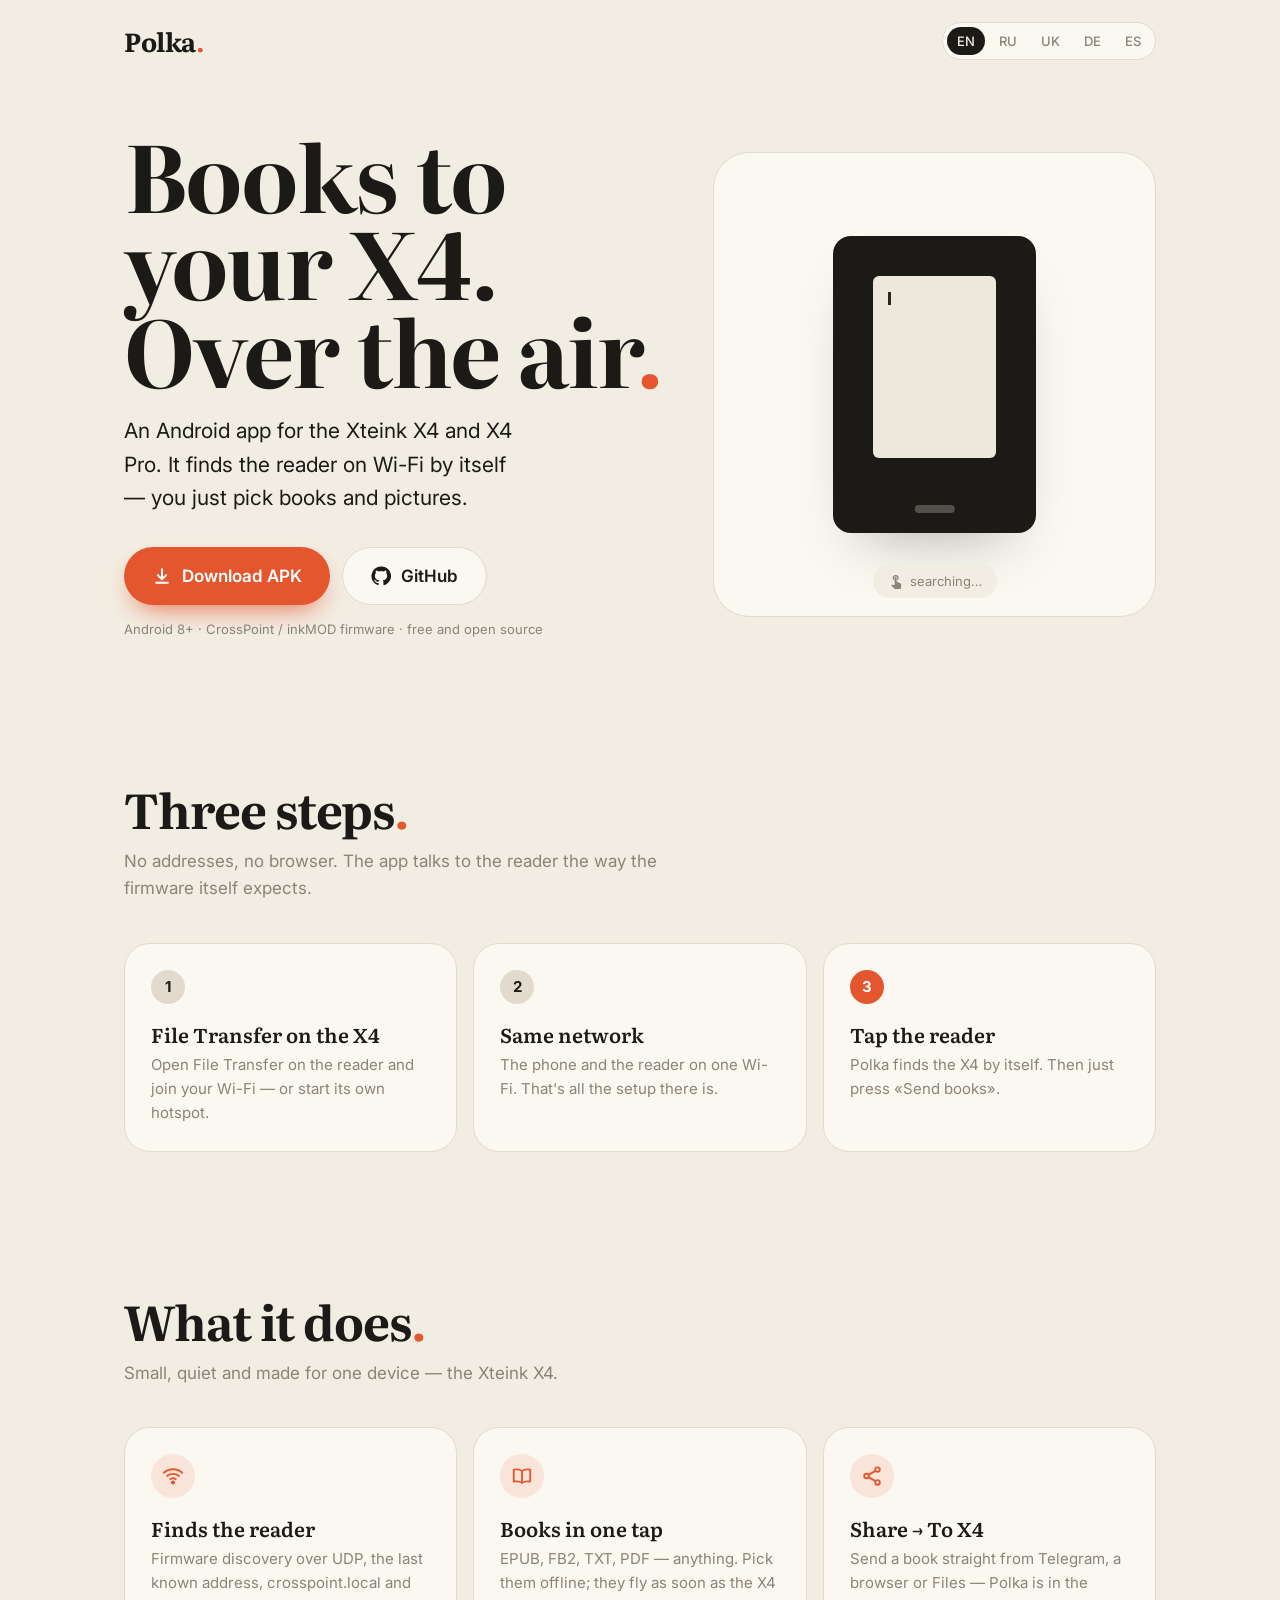
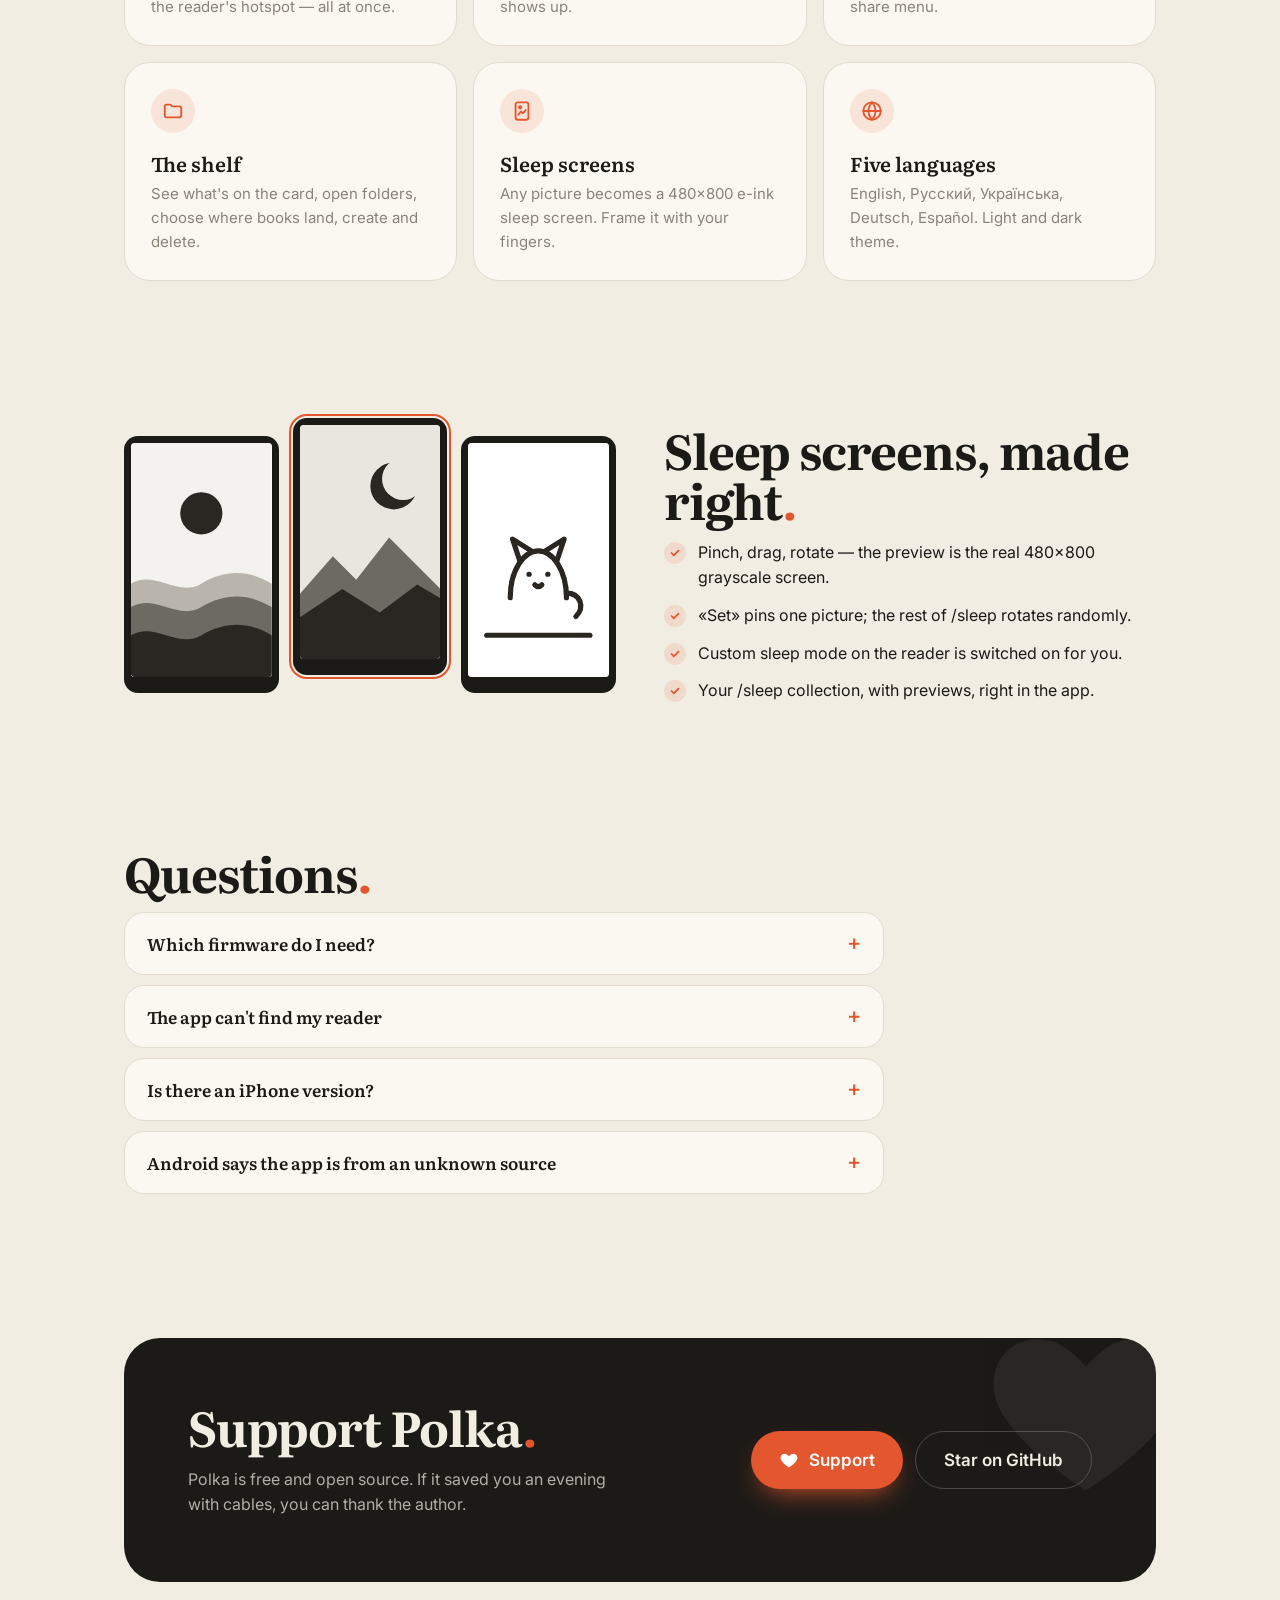
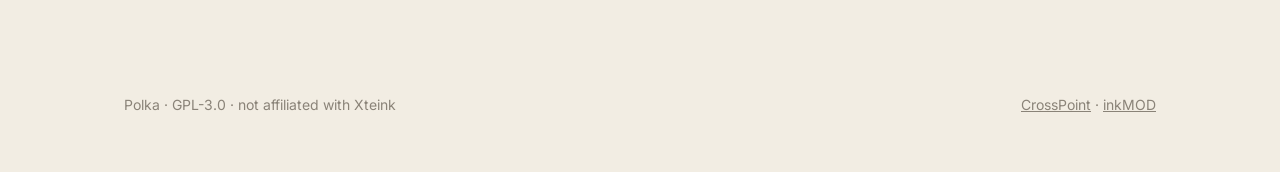
==== docs/index.html @ 97eae8e7 "Connect guide, help sheet, 5 languages, release signing, README, landing page" ====
<!doctype html>
<html lang="en">
<head>
<meta charset="utf-8">
<meta name="viewport" content="width=device-width, initial-scale=1">
<title>Polka — books to your Xteink X4 over Wi-Fi</title>
<meta name="description" content="Android app to send books and sleep screens to the Xteink X4 / X4 Pro over Wi-Fi. Works with CrossPoint and inkMOD firmware. Open source.">
<meta property="og:title" content="Polka — books to your Xteink X4 over Wi-Fi">
<meta property="og:description" content="Send books and sleep screens to the Xteink X4 from your Android phone. No cables, no IP addresses.">
<meta property="og:type" content="website">
<meta name="theme-color" content="#F2EDE3" media="(prefers-color-scheme: light)">
<meta name="theme-color" content="#141311" media="(prefers-color-scheme: dark)">
<link rel="icon" href="data:image/svg+xml,%3Csvg xmlns='http://www.w3.org/2000/svg' viewBox='0 0 108 108'%3E%3Crect width='108' height='108' rx='24' fill='%231C1A17'/%3E%3Crect x='32' y='30' width='44' height='48' rx='6' fill='%23F2EDE3'/%3E%3Crect x='37' y='35' width='34' height='32' rx='2' fill='%231C1A17'/%3E%3Cpath fill='%23F2EDE3' d='M42 41h20v2H42zM42 46h24v2H42zM42 51h16v2H42z'/%3E%3Cpath fill='%23E4572E' d='M51.5 55h5v6h4.5l-7 7-7-7h4.5z'/%3E%3C/svg%3E">
<link rel="preconnect" href="https://fonts.googleapis.com">
<link rel="preconnect" href="https://fonts.gstatic.com" crossorigin>
<link href="https://fonts.googleapis.com/css2?family=Literata:opsz,wght@7..72,500;7..72,700&family=Inter:wght@400;500;600&display=swap" rel="stylesheet">
<style>
:root {
  --paper: #F2EDE3; --card: #FBF8F2; --ink: #1C1A17; --muted: #8A8378; --line: #E2DBCD;
  --ember: #E4572E; --ember-soft: rgba(228, 87, 46, .12); --moss: #5E7D4F; --screen: #EDE8DC;
  --body: #1C1A17; --shadow: 0 30px 60px -30px rgba(28, 26, 23, .35);
  --serif: "Literata", Georgia, serif; --sans: "Inter", system-ui, -apple-system, sans-serif;
}
@media (prefers-color-scheme: dark) {
  :root:not([data-theme="light"]) {
    --paper: #141311; --card: #1E1C19; --ink: #EFE9DD; --muted: #8E877B; --line: #2C2925;
    --ember: #FF6B3D; --ember-soft: rgba(255, 107, 61, .14); --moss: #8DB27A; --screen: #D9D3C6;
    --body: #D7D1C4; --shadow: 0 30px 60px -30px rgba(0, 0, 0, .8);
  }
}
* { box-sizing: border-box; margin: 0; }
html { scroll-behavior: smooth; }
body {
  background: var(--paper); color: var(--ink); font: 16px/1.6 var(--sans);
  -webkit-font-smoothing: antialiased; overflow-x: hidden;
}
a { color: inherit; }
.wrap { max-width: 1080px; margin: 0 auto; padding: 0 24px; }

/* ---------- top bar ---------- */
header.top { display: flex; align-items: center; justify-content: space-between; padding: 22px 0; gap: 16px; }
.brand { font: 700 26px/1 var(--serif); letter-spacing: -.5px; text-decoration: none; }
.brand b, h1 b, h2 b { color: var(--ember); font-weight: inherit; }
.langs { display: flex; gap: 4px; padding: 4px; border: 1px solid var(--line); border-radius: 99px; background: var(--card); }
.langs button {
  border: 0; background: none; color: var(--muted); font: 500 13px var(--sans); padding: 6px 10px;
  border-radius: 99px; cursor: pointer; transition: background .25s, color .25s;
}
.langs button[aria-pressed="true"] { background: var(--ink); color: var(--paper); }

/* ---------- hero ---------- */
.hero { display: grid; grid-template-columns: 1.1fr .9fr; gap: 48px; align-items: center; padding: 48px 0 72px; }
h1 { font: 700 clamp(44px, 8vw, 92px)/.95 var(--serif); letter-spacing: -2px; overflow-wrap: break-word; }
.hero > *, .sleeps > *, .support > * { min-width: 0; }
.lead { font-size: clamp(18px, 2.2vw, 21px); color: var(--body); margin: 22px 0 32px; max-width: 30ch; }
.cta { display: flex; flex-wrap: wrap; gap: 12px; align-items: center; }
.btn {
  display: inline-flex; align-items: center; gap: 10px; height: 58px; padding: 0 28px; border-radius: 99px;
  font: 600 17px var(--sans); text-decoration: none; transition: transform .2s cubic-bezier(.3, 1.6, .5, 1), box-shadow .2s;
}
.btn:active { transform: scale(.96); }
.btn.primary { background: var(--ember); color: #fff; box-shadow: 0 12px 28px -12px var(--ember); }
.btn.primary:hover { transform: translateY(-2px); }
.btn.ghost { border: 1px solid var(--line); background: var(--card); }
.btn svg { width: 20px; height: 20px; flex: none; }
.fine { margin-top: 14px; color: var(--muted); font-size: 13px; }

/* ---------- the drawn reader ---------- */
.stage {
  position: relative; aspect-ratio: 1 / 1.05; border-radius: 36px; background: var(--card);
  border: 1px solid var(--line); display: grid; place-items: center; overflow: hidden; cursor: pointer;
  -webkit-tap-highlight-color: transparent;
}
.ring { position: absolute; width: 60%; aspect-ratio: 1; border-radius: 50%; border: 2px solid var(--ember); opacity: 0; }
.stage[data-state="search"] .ring { animation: sonar 2.2s linear infinite; }
.stage[data-state="search"] .ring:nth-child(2) { animation-delay: .73s; }
.stage[data-state="search"] .ring:nth-child(3) { animation-delay: 1.46s; }
@keyframes sonar { from { transform: scale(.85); opacity: .45; } to { transform: scale(2); opacity: 0; } }
.glow { position: absolute; width: 70%; aspect-ratio: 1; border-radius: 50%; background: var(--ember); opacity: 0; transition: opacity .6s; filter: blur(30px); }
.stage[data-state="sleep"] .glow { opacity: .14; animation: breathe 2.6s ease-in-out infinite alternate; }
@keyframes breathe { to { transform: scale(1.08); opacity: .22; } }

.reader {
  position: relative; width: 46%; aspect-ratio: 140 / 205; background: var(--ink); border-radius: 18px;
  padding: 9% 9% 17%; box-shadow: var(--shadow); transition: transform .7s cubic-bezier(.3, 1.5, .5, 1);
}
.stage[data-state="sleep"] .reader { transform: rotate(-4deg); }
.stage[data-state="online"] .reader { animation: float 2.6s ease-in-out infinite alternate; }
@keyframes float { to { transform: translateY(-6px); } }
.reader::after { content: ""; position: absolute; left: 50%; bottom: 7%; width: 20%; height: 2.5%; translate: -50%; border-radius: 4px; background: var(--paper); opacity: .25; }
.screen { position: relative; height: 100%; border-radius: 6px; background: var(--screen); overflow: hidden; padding: 12% 11%; }
.screen > * { position: absolute; inset: 0; transition: opacity .4s; opacity: 0; }
.stage[data-state="sleep"] .eyes, .stage[data-state="search"] .cursor,
.stage[data-state="online"] .page, .stage[data-state="pic"] .pic { opacity: 1; }
.eyes { display: flex; gap: 22%; justify-content: center; align-items: center; padding-bottom: 20%; }
.eyes i { width: 22%; aspect-ratio: 2; border: 3px solid #2A2723; border-top: 0; border-radius: 0 0 99px 99px; }
.cursor::before { content: ""; position: absolute; left: 12%; top: 9%; width: 3px; height: 7%; background: #2A2723; animation: blink .9s steps(1) infinite; }
@keyframes blink { 50% { opacity: 0; } }
.page { padding: 11% 12%; display: flex; flex-direction: column; gap: 4.2%; }
.page span { height: 3px; border-radius: 2px; background: #2A2723; opacity: .1; transition: opacity .25s; }
.page span.on { opacity: .85; }
.bar { position: absolute; left: 0; bottom: 0; height: 4px; width: 0; top: auto; background: var(--ember); border-radius: 2px; opacity: 1 !important; }
.pic svg { width: 100%; height: 100%; display: block; }
.zzz { position: absolute; top: 15%; right: 22%; font: 500 20px var(--serif); color: var(--muted); opacity: 0; transition: opacity .4s; }
.stage[data-state="sleep"] .zzz { opacity: 1; animation: zzz 2.6s ease-in-out infinite alternate; }
@keyframes zzz { from { transform: translateY(0); opacity: .4; } to { transform: translateY(-10px); opacity: 1; } }
.pop { position: absolute; font: 700 34px var(--serif); color: var(--ember); left: 60%; top: 40%; pointer-events: none; animation: pop 1.3s cubic-bezier(.2, .7, .3, 1) forwards; }
@keyframes pop { from { transform: translateY(20px) scale(.7); opacity: 1; } to { transform: translateY(-130px) scale(1.3); opacity: 0; } }
.pill {
  position: absolute; bottom: 18px; left: 50%; translate: -50%; display: flex; align-items: center; gap: 6px;
  padding: 7px 15px; border-radius: 99px; font-size: 13px; white-space: nowrap; transition: background .3s, color .3s;
  background: var(--paper); color: var(--muted);
}
.stage[data-state="sleep"] .pill { background: var(--ember); color: #fff; font-weight: 600; }
.pill svg { width: 16px; height: 16px; }

/* ---------- sections ---------- */
section { padding: 72px 0; }
h2 { font: 700 clamp(32px, 4.6vw, 48px)/1.05 var(--serif); letter-spacing: -1px; margin-bottom: 14px; }
.sub { color: var(--muted); max-width: 52ch; margin-bottom: 40px; font-size: 17px; }

.steps { display: grid; grid-template-columns: repeat(3, 1fr); gap: 16px; counter-reset: s; }
.step { background: var(--card); border: 1px solid var(--line); border-radius: 26px; padding: 26px; }
.step::before {
  counter-increment: s; content: counter(s); display: grid; place-items: center; width: 34px; height: 34px;
  border-radius: 50%; background: var(--line); font: 700 15px var(--sans); margin-bottom: 18px;
}
.step:last-child::before { background: var(--ember); color: #fff; }
.step h3, .feat h3 { font: 600 20px/1.25 var(--serif); margin-bottom: 6px; }
.step p, .feat p { color: var(--muted); font-size: 15px; }

.grid { display: grid; grid-template-columns: repeat(3, 1fr); gap: 16px; }
.feat { background: var(--card); border: 1px solid var(--line); border-radius: 26px; padding: 26px; transition: transform .3s; }
.feat:hover { transform: translateY(-3px); }
.ico { width: 44px; height: 44px; border-radius: 50%; background: var(--ember-soft); color: var(--ember); display: grid; place-items: center; margin-bottom: 18px; }
.ico svg { width: 22px; height: 22px; }

.sleeps { display: grid; grid-template-columns: 1fr 1fr; gap: 48px; align-items: center; }
.minis { display: grid; grid-template-columns: repeat(3, 1fr); gap: 14px; }
.mini { background: var(--ink); border-radius: 14px; padding: 7px 7px 16px; transition: transform .3s; }
.mini:nth-child(2) { transform: translateY(-18px); outline: 2px solid var(--ember); outline-offset: 2px; }
.mini > div { aspect-ratio: 3 / 5; border-radius: 4px; overflow: hidden; background: #fff; }
.mini svg { width: 100%; height: 100%; display: block; }
.checks { list-style: none; padding: 0; display: grid; gap: 12px; }
.checks li { display: flex; gap: 12px; color: var(--body); }
.checks li::before { content: ""; flex: none; width: 22px; height: 22px; margin-top: 2px; border-radius: 50%; background: var(--ember-soft) url("data:image/svg+xml,%3Csvg xmlns='http://www.w3.org/2000/svg' viewBox='0 0 24 24' fill='none' stroke='%23E4572E' stroke-width='3' stroke-linecap='round' stroke-linejoin='round'%3E%3Cpath d='M6 12l4 4 8-8'/%3E%3C/svg%3E") center / 14px no-repeat; }

.faq { display: grid; gap: 10px; max-width: 760px; }
details { background: var(--card); border: 1px solid var(--line); border-radius: 20px; padding: 18px 22px; }
summary { cursor: pointer; font: 600 17px var(--serif); list-style: none; display: flex; justify-content: space-between; gap: 16px; }
summary::after { content: "+"; color: var(--ember); font: 500 22px/1 var(--sans); transition: transform .25s; }
details[open] summary::after { transform: rotate(45deg); }
details p { color: var(--muted); margin-top: 10px; font-size: 15px; }

.support {
  background: var(--ink); color: var(--paper); border-radius: 36px; padding: clamp(32px, 6vw, 64px);
  display: grid; grid-template-columns: 1.3fr 1fr; gap: 32px; align-items: center; position: relative; overflow: hidden;
}
.support h2 { color: var(--paper); }
.support p { color: var(--paper); opacity: .7; max-width: 44ch; }
.support .cta { justify-content: flex-end; }
.support .btn.ghost { background: transparent; border-color: rgba(255, 255, 255, .2); color: var(--paper); }
.heart { position: absolute; right: -40px; top: -40px; width: 220px; opacity: .06; color: var(--paper); }

footer { padding: 40px 0 56px; color: var(--muted); font-size: 14px; display: flex; flex-wrap: wrap; justify-content: space-between; gap: 12px; }

.reveal { opacity: 0; transform: translateY(18px); transition: opacity .7s, transform .7s cubic-bezier(.2, .7, .3, 1); }
.reveal.in { opacity: 1; transform: none; }

@media (max-width: 860px) {
  .hero, .sleeps, .support { grid-template-columns: 1fr; }
  .hero { padding-top: 16px; gap: 36px; }
  .stage { max-width: 440px; width: 100%; margin: 0 auto; }
  .steps, .grid { grid-template-columns: 1fr; }
  .support .cta { justify-content: flex-start; }
  section { padding: 52px 0; }
}
@media (max-width: 520px) {
  .wrap { padding: 0 16px; }
  header.top { flex-wrap: wrap; }
  .langs { overflow-x: auto; max-width: 100%; }
  .btn { height: 54px; padding: 0 22px; font-size: 16px; }
}
@media (prefers-reduced-motion: reduce) { *, *::before, *::after { animation: none !important; transition: none !important; } }
</style>
</head>
<body>
<div class="wrap">
  <header class="top">
    <a class="brand" href="#" data-i="name">Polka<b>.</b></a>
    <nav class="langs" aria-label="Language">
      <button data-lang="en">EN</button><button data-lang="ru">RU</button><button data-lang="uk">UK</button><button data-lang="de">DE</button><button data-lang="es">ES</button>
    </nav>
  </header>

  <main>
    <div class="hero">
      <div>
        <h1 data-i="h1">Books to your X4.<br>Over the air<b>.</b></h1>
        <p class="lead" data-i="lead">An Android app for the Xteink X4 and X4 Pro. It finds the reader on Wi-Fi by itself — you just pick books and pictures.</p>
        <div class="cta">
          <a class="btn primary" href="https://github.com/Pinchedmon/polka/releases/latest/download/Polka.apk">
            <svg viewBox="0 0 24 24" fill="none" stroke="currentColor" stroke-width="2.4" stroke-linecap="round" stroke-linejoin="round"><path d="M12 4v12m0 0l-5-5m5 5l5-5M5 20h14"/></svg>
            <span data-i="download">Download APK</span>
          </a>
          <a class="btn ghost" href="https://github.com/Pinchedmon/polka">
            <svg viewBox="0 0 24 24" fill="currentColor"><path d="M12 .5a11.5 11.5 0 0 0-3.64 22.41c.58.1.79-.25.79-.56v-2c-3.2.7-3.88-1.37-3.88-1.37-.52-1.33-1.28-1.69-1.28-1.69-1.05-.71.08-.7.08-.7 1.16.08 1.77 1.19 1.77 1.19 1.03 1.77 2.7 1.26 3.36.96.1-.75.4-1.26.73-1.55-2.55-.29-5.24-1.28-5.24-5.69 0-1.26.45-2.29 1.19-3.09-.12-.29-.52-1.46.11-3.05 0 0 .97-.31 3.17 1.18a11 11 0 0 1 5.77 0c2.2-1.49 3.17-1.18 3.17-1.18.63 1.59.23 2.76.11 3.05.74.8 1.19 1.83 1.19 3.09 0 4.42-2.7 5.39-5.26 5.68.41.36.78 1.06.78 2.14v3.17c0 .31.21.67.8.56A11.5 11.5 0 0 0 12 .5z"/></svg>
            GitHub
          </a>
        </div>
        <p class="fine" data-i="fine">Android 8+ · CrossPoint / inkMOD firmware · free and open source</p>
      </div>

      <div class="stage" id="stage" data-state="sleep" role="img" aria-label="Animated e-reader">
        <div class="glow"></div>
        <div class="ring"></div><div class="ring"></div><div class="ring"></div>
        <div class="reader">
          <div class="screen">
            <div class="eyes"><i></i><i></i></div>
            <div class="cursor"></div>
            <div class="page" id="page"></div>
            <div class="pic">
              <svg viewBox="0 0 60 100" preserveAspectRatio="xMidYMid slice"><rect width="60" height="100" fill="#e9e6df"/><circle cx="40" cy="26" r="10" fill="#2a2723"/><circle cx="44" cy="23" r="9" fill="#e9e6df"/><path d="M0 72 L14 56 L24 66 L38 48 L60 70 V100 H0Z" fill="#6d6a64"/><path d="M0 82 L18 70 L34 80 L50 68 L60 74 V100 H0Z" fill="#2a2723"/><circle cx="12" cy="18" r="1" fill="#2a2723"/><circle cx="22" cy="30" r=".8" fill="#2a2723"/><circle cx="52" cy="44" r=".8" fill="#2a2723"/></svg>
            </div>
            <div class="bar" id="bar"></div>
          </div>
        </div>
        <span class="zzz">z z z</span>
        <div class="pill"><svg viewBox="0 0 24 24" fill="currentColor"><path d="M9 11.24V7.5a2.5 2.5 0 0 1 5 0v3.74a4.5 4.5 0 1 0-5 0zm9.84 4.63-4.54-2.26a1.28 1.28 0 0 0-.56-.13H13v-6a1.5 1.5 0 0 0-3 0v10.74l-3.43-.72a1.13 1.13 0 0 0-.99 1.89l4.24 4.24c.37.37.88.58 1.41.58h6.11c1 0 1.84-.73 1.98-1.72l.63-4.47a2 2 0 0 0-1.11-2.15z"/></svg><span id="pill" data-i="tap">Tap the reader to find it</span></div>
      </div>
    </div>

    <section id="how" class="reveal">
      <h2 data-i="how_t">Three steps<b>.</b></h2>
      <p class="sub" data-i="how_s">No addresses, no browser. The app talks to the reader the way the firmware itself expects.</p>
      <div class="steps">
        <div class="step"><h3 data-i="s1_t">File Transfer on the X4</h3><p data-i="s1">Open File Transfer on the reader and join your Wi-Fi — or start its own hotspot.</p></div>
        <div class="step"><h3 data-i="s2_t">Same network</h3><p data-i="s2">The phone and the reader on one Wi-Fi. That's all the setup there is.</p></div>
        <div class="step"><h3 data-i="s3_t">Tap the reader</h3><p data-i="s3">Polka finds the X4 by itself. Then just press «Send books».</p></div>
      </div>
    </section>

    <section id="features" class="reveal">
      <h2 data-i="feat_t">What it does<b>.</b></h2>
      <p class="sub" data-i="feat_s">Small, quiet and made for one device — the Xteink X4.</p>
      <div class="grid">
        <div class="feat"><div class="ico"><svg viewBox="0 0 24 24" fill="none" stroke="currentColor" stroke-width="2" stroke-linecap="round"><path d="M2 8.5a15 15 0 0 1 20 0M5.5 12a10 10 0 0 1 13 0M9 15.5a5 5 0 0 1 6 0"/><circle cx="12" cy="19" r="1.2" fill="currentColor"/></svg></div><h3 data-i="f1_t">Finds the reader</h3><p data-i="f1">Firmware discovery over UDP, the last known address, crosspoint.local and the reader's hotspot — all at once.</p></div>
        <div class="feat"><div class="ico"><svg viewBox="0 0 24 24" fill="none" stroke="currentColor" stroke-width="2" stroke-linecap="round" stroke-linejoin="round"><path d="M12 6.5C10 5 7 4.5 3 5v13c4-.5 7 0 9 1.5 2-1.5 5-2 9-1.5V5c-4-.5-7 0-9 1.5zM12 6.5v13"/></svg></div><h3 data-i="f2_t">Books in one tap</h3><p data-i="f2">EPUB, FB2, TXT, PDF — anything. Pick them offline; they fly as soon as the X4 shows up.</p></div>
        <div class="feat"><div class="ico"><svg viewBox="0 0 24 24" fill="none" stroke="currentColor" stroke-width="2" stroke-linecap="round" stroke-linejoin="round"><circle cx="18" cy="5" r="2.5"/><circle cx="6" cy="12" r="2.5"/><circle cx="18" cy="19" r="2.5"/><path d="M8.2 10.8l7.6-4.4M8.2 13.2l7.6 4.4"/></svg></div><h3 data-i="f3_t">Share → To X4</h3><p data-i="f3">Send a book straight from Telegram, a browser or Files — Polka is in the share menu.</p></div>
        <div class="feat"><div class="ico"><svg viewBox="0 0 24 24" fill="none" stroke="currentColor" stroke-width="2" stroke-linecap="round" stroke-linejoin="round"><path d="M3 7a2 2 0 0 1 2-2h4l2 2h8a2 2 0 0 1 2 2v8a2 2 0 0 1-2 2H5a2 2 0 0 1-2-2z"/></svg></div><h3 data-i="f4_t">The shelf</h3><p data-i="f4">See what's on the card, open folders, choose where books land, create and delete.</p></div>
        <div class="feat"><div class="ico"><svg viewBox="0 0 24 24" fill="none" stroke="currentColor" stroke-width="2" stroke-linecap="round" stroke-linejoin="round"><rect x="5" y="2.5" width="14" height="19" rx="2.5"/><path d="M8 16l3-3.5 2 2 3-3.5"/><circle cx="10" cy="8" r="1.3"/></svg></div><h3 data-i="f5_t">Sleep screens</h3><p data-i="f5">Any picture becomes a 480×800 e-ink sleep screen. Frame it with your fingers.</p></div>
        <div class="feat"><div class="ico"><svg viewBox="0 0 24 24" fill="none" stroke="currentColor" stroke-width="2" stroke-linecap="round" stroke-linejoin="round"><circle cx="12" cy="12" r="9.5"/><path d="M2.5 12h19M12 2.5c2.6 2.8 3.8 6 3.8 9.5S14.6 18.7 12 21.5C9.4 18.7 8.2 15.5 8.2 12S9.4 5.3 12 2.5z"/></svg></div><h3 data-i="f6_t">Five languages</h3><p data-i="f6">English, Русский, Українська, Deutsch, Español. Light and dark theme.</p></div>
      </div>
    </section>

    <section id="sleep" class="reveal">
      <div class="sleeps">
        <div class="minis" aria-hidden="true">
          <div class="mini"><div><svg viewBox="0 0 60 100" preserveAspectRatio="xMidYMid slice"><rect width="60" height="100" fill="#f4f2ee"/><path d="M0 60c10-6 20 6 30 0s20-6 30 0v40H0z" fill="#b9b5ad"/><path d="M0 70c10-6 20 6 30 0s20-6 30 0v30H0z" fill="#6d6a64"/><path d="M0 82c10-6 20 6 30 0s20-6 30 0v18H0z" fill="#2a2723"/><circle cx="30" cy="30" r="9" fill="#2a2723"/></svg></div></div>
          <div class="mini"><div><svg viewBox="0 0 60 100" preserveAspectRatio="xMidYMid slice"><rect width="60" height="100" fill="#e9e6df"/><circle cx="40" cy="26" r="10" fill="#2a2723"/><circle cx="44" cy="23" r="9" fill="#e9e6df"/><path d="M0 72 L14 56 L24 66 L38 48 L60 70 V100 H0Z" fill="#6d6a64"/><path d="M0 82 L18 70 L34 80 L50 68 L60 74 V100 H0Z" fill="#2a2723"/></svg></div></div>
          <div class="mini"><div><svg viewBox="0 0 60 100" preserveAspectRatio="xMidYMid slice"><rect width="60" height="100" fill="#fff"/><g fill="none" stroke="#2a2723" stroke-width="2.2" stroke-linecap="round" stroke-linejoin="round"><path d="M18 66c0-12 6-20 12-20s12 8 12 20"/><path d="M22 50l-3-9 8 5M38 50l3-9-8 5"/><path d="M26 56h.1M34 56h.1M28.5 60.5c1 1 2 1 3 0"/><path d="M42 64c6 0 8 6 4 10"/></g><path d="M8 82h44" stroke="#2a2723" stroke-width="2.2" stroke-linecap="round"/></svg></div></div>
        </div>
        <div>
          <h2 data-i="sl_t">Sleep screens, made right<b>.</b></h2>
          <ul class="checks">
            <li data-i="sl1">Pinch, drag, rotate — the preview is the real 480×800 grayscale screen.</li>
            <li data-i="sl2">«Set» pins one picture; the rest of /sleep rotates randomly.</li>
            <li data-i="sl3">Custom sleep mode on the reader is switched on for you.</li>
            <li data-i="sl4">Your /sleep collection, with previews, right in the app.</li>
          </ul>
        </div>
      </div>
    </section>

    <section id="faq" class="reveal">
      <h2 data-i="faq_t">Questions<b>.</b></h2>
      <div class="faq">
        <details><summary data-i="q1">Which firmware do I need?</summary><p data-i="a1">CrossPoint or inkMOD. The stock Xteink firmware has no file transfer API, so Polka can't talk to it.</p></details>
        <details><summary data-i="q2">The app can't find my reader</summary><p data-i="a2">Make sure File Transfer is open on the X4 and both devices are on the same Wi-Fi. Some routers block discovery — then long-press the drawn reader and type the IP shown on the X4 screen.</p></details>
        <details><summary data-i="q3">Is there an iPhone version?</summary><p data-i="a3">Not yet — Polka is Android only for now.</p></details>
        <details><summary data-i="q4">Android says the app is from an unknown source</summary><p data-i="a4">That's normal for apps outside Google Play. The APK is built from the open source code on GitHub.</p></details>
      </div>
    </section>

    <section class="reveal">
      <div class="support">
        <svg class="heart" viewBox="0 0 24 24" fill="currentColor"><path d="M12 21s-7.5-4.6-9.6-9.3C.9 8.3 3 4.5 6.7 4.5c2.1 0 3.6 1.1 5.3 3 1.7-1.9 3.2-3 5.3-3 3.7 0 5.8 3.8 4.3 7.2C19.5 16.4 12 21 12 21z"/></svg>
        <div>
          <h2 data-i="sup_t">Support Polka<b>.</b></h2>
          <p data-i="sup">Polka is free and open source. If it saved you an evening with cables, you can thank the author.</p>
        </div>
        <div class="cta">
          <a class="btn primary" href="https://new.donatepay.ru/donate/1536180">
            <svg viewBox="0 0 24 24" fill="currentColor"><path d="M12 21s-7.5-4.6-9.6-9.3C.9 8.3 3 4.5 6.7 4.5c2.1 0 3.6 1.1 5.3 3 1.7-1.9 3.2-3 5.3-3 3.7 0 5.8 3.8 4.3 7.2C19.5 16.4 12 21 12 21z"/></svg>
            <span data-i="sup_b">Support</span>
          </a>
          <a class="btn ghost" href="https://github.com/Pinchedmon/polka" data-i="star">Star on GitHub</a>
        </div>
      </div>
    </section>
  </main>

  <footer>
    <span data-i="foot">Polka · GPL-3.0 · not affiliated with Xteink</span>
    <span><a href="https://github.com/crosspoint-reader/crosspoint-reader">CrossPoint</a> · <a href="https://github.com/alpzoloto-sudo/inkmod">inkMOD</a></span>
  </footer>
</div>

<script>
const T = {
  en: {
    name: 'Polka<b>.</b>', h1: 'Books to your X4.<br>Over the air<b>.</b>',
    lead: 'An Android app for the Xteink X4 and X4 Pro. It finds the reader on Wi-Fi by itself — you just pick books and pictures.',
    download: 'Download APK', fine: 'Android 8+ · CrossPoint / inkMOD firmware · free and open source',
    tap: 'Tap the reader to find it', searching: 'searching…', online: 'X4 connected', sending: 'sending books…',
    how_t: 'Three steps<b>.</b>', how_s: 'No addresses, no browser. The app talks to the reader the way the firmware itself expects.',
    s1_t: 'File Transfer on the X4', s1: 'Open File Transfer on the reader and join your Wi-Fi — or start its own hotspot.',
    s2_t: 'Same network', s2: "The phone and the reader on one Wi-Fi. That's all the setup there is.",
    s3_t: 'Tap the reader', s3: 'Polka finds the X4 by itself. Then just press «Send books».',
    feat_t: 'What it does<b>.</b>', feat_s: 'Small, quiet and made for one device — the Xteink X4.',
    f1_t: 'Finds the reader', f1: "Firmware discovery over UDP, the last known address, crosspoint.local and the reader's hotspot — all at once.",
    f2_t: 'Books in one tap', f2: 'EPUB, FB2, TXT, PDF — anything. Pick them offline; they fly as soon as the X4 shows up.',
    f3_t: 'Share → To X4', f3: 'Send a book straight from Telegram, a browser or Files — Polka is in the share menu.',
    f4_t: 'The shelf', f4: "See what's on the card, open folders, choose where books land, create and delete.",
    f5_t: 'Sleep screens', f5: 'Any picture becomes a 480×800 e-ink sleep screen. Frame it with your fingers.',
    f6_t: 'Five languages', f6: 'English, Русский, Українська, Deutsch, Español. Light and dark theme.',
    sl_t: 'Sleep screens, made right<b>.</b>',
    sl1: 'Pinch, drag, rotate — the preview is the real 480×800 grayscale screen.',
    sl2: '«Set» pins one picture; the rest of /sleep rotates randomly.',
    sl3: 'Custom sleep mode on the reader is switched on for you.',
    sl4: 'Your /sleep collection, with previews, right in the app.',
    faq_t: 'Questions<b>.</b>',
    q1: 'Which firmware do I need?', a1: "CrossPoint or inkMOD. The stock Xteink firmware has no file transfer API, so Polka can't talk to it.",
    q2: "The app can't find my reader", a2: 'Make sure File Transfer is open on the X4 and both devices are on the same Wi-Fi. Some routers block discovery — then long-press the drawn reader and type the IP shown on the X4 screen.',
    q3: 'Is there an iPhone version?', a3: 'Not yet — Polka is Android only for now.',
    q4: 'Android says the app is from an unknown source', a4: "That's normal for apps outside Google Play. The APK is built from the open source code on GitHub.",
    sup_t: 'Support Polka<b>.</b>', sup: 'Polka is free and open source. If it saved you an evening with cables, you can thank the author.',
    sup_b: 'Support', star: 'Star on GitHub', foot: 'Polka · GPL-3.0 · not affiliated with Xteink',
    title: 'Polka — books to your Xteink X4 over Wi-Fi',
  },
  ru: {
    name: 'Полка<b>.</b>', h1: 'Книги на X4.<br>По воздуху<b>.</b>',
    lead: 'Android-приложение для Xteink X4 и X4 Pro. Само находит читалку в Wi-Fi — тебе остаётся выбрать книги и картинки.',
    download: 'Скачать APK', fine: 'Android 8+ · прошивка CrossPoint / inkMOD · бесплатно, открытый код',
    tap: 'Нажми на читалку, чтобы найти её', searching: 'ищу…', online: 'X4 на связи', sending: 'летят книги…',
    how_t: 'Три шага<b>.</b>', how_s: 'Без адресов и браузера. Приложение говорит с читалкой так, как этого ждёт сама прошивка.',
    s1_t: 'Передача файлов на X4', s1: 'Открой на читалке «Передачу файлов» и подключи её к Wi-Fi — или включи её собственный хотспот.',
    s2_t: 'Одна сеть', s2: 'Телефон и читалка в одной Wi-Fi. Это вся настройка.',
    s3_t: 'Нажми на читалку', s3: 'Полка сама найдёт X4. Дальше — просто «Закинуть книги».',
    feat_t: 'Что умеет<b>.</b>', feat_s: 'Маленькая, тихая и сделанная для одного устройства — Xteink X4.',
    f1_t: 'Находит читалку', f1: 'UDP-поиск прошивки, последний адрес, crosspoint.local и хотспот читалки — всё сразу.',
    f2_t: 'Книги в один тап', f2: 'EPUB, FB2, TXT, PDF — что угодно. Можно выбрать заранее: улетят, как только X4 появится.',
    f3_t: 'Поделиться → На X4', f3: 'Отправь книгу прямо из Telegram, браузера или «Файлов» — Полка есть в меню «Поделиться».',
    f4_t: 'Полка на карте', f4: 'Видно, что лежит на карте: папки, куда падают книги, создание и удаление.',
    f5_t: 'Заставки', f5: 'Любая картинка станет заставкой 480×800 для e-ink. Кадр подгоняется пальцами.',
    f6_t: 'Пять языков', f6: 'English, Русский, Українська, Deutsch, Español. Светлая и тёмная тема.',
    sl_t: 'Заставки как надо<b>.</b>',
    sl1: 'Щипок, перетаскивание, поворот — превью показывает настоящий экран 480×800 в оттенках серого.',
    sl2: '«Поставить» закрепляет одну картинку, остальные из /sleep меняются случайно.',
    sl3: 'Режим «Своя картинка» на читалке включается сам.',
    sl4: 'Вся коллекция /sleep с превью — прямо в приложении.',
    faq_t: 'Вопросы<b>.</b>',
    q1: 'Какая нужна прошивка?', a1: 'CrossPoint или inkMOD. У заводской прошивки Xteink нет API передачи файлов, Полка не сможет с ней говорить.',
    q2: 'Приложение не находит читалку', a2: 'Проверь, что на X4 открыта «Передача файлов» и оба устройства в одной Wi-Fi. Некоторые роутеры режут поиск — тогда зажми нарисованную читалку и введи IP с экрана X4.',
    q3: 'Есть версия для iPhone?', a3: 'Пока нет — Полка только для Android.',
    q4: 'Android пишет, что приложение из неизвестного источника', a4: 'Это нормально для приложений не из Google Play. APK собирается из открытого кода на GitHub.',
    sup_t: 'Поддержать Полку<b>.</b>', sup: 'Полка бесплатная и с открытым кодом. Если она сэкономила тебе вечер с проводами — можно сказать автору спасибо.',
    sup_b: 'Поддержать', star: 'Звезда на GitHub', foot: 'Полка · GPL-3.0 · не связана с Xteink',
    title: 'Полка — книги на Xteink X4 по Wi-Fi',
  },
  uk: {
    name: 'Полиця<b>.</b>', h1: 'Книги на X4.<br>Повітрям<b>.</b>',
    lead: 'Android-застосунок для Xteink X4 і X4 Pro. Сам знаходить читалку у Wi-Fi — тобі лишається вибрати книги й картинки.',
    download: 'Завантажити APK', fine: 'Android 8+ · прошивка CrossPoint / inkMOD · безкоштовно, відкритий код',
    tap: 'Натисни на читалку, щоб знайти її', searching: 'шукаю…', online: "X4 на зв'язку", sending: 'летять книги…',
    how_t: 'Три кроки<b>.</b>', how_s: 'Без адрес і браузера. Застосунок говорить з читалкою так, як цього чекає сама прошивка.',
    s1_t: 'Передача файлів на X4', s1: "Відкрий на читалці «Передачу файлів» і під'єднай її до Wi-Fi — або ввімкни її власний хотспот.",
    s2_t: 'Одна мережа', s2: 'Телефон і читалка в одній Wi-Fi. Це все налаштування.',
    s3_t: 'Натисни на читалку', s3: 'Полиця сама знайде X4. Далі — просто «Закинути книги».',
    feat_t: 'Що вміє<b>.</b>', feat_s: 'Маленька, тиха й зроблена для одного пристрою — Xteink X4.',
    f1_t: 'Знаходить читалку', f1: 'UDP-пошук прошивки, остання адреса, crosspoint.local і хотспот читалки — усе одразу.',
    f2_t: 'Книги в один дотик', f2: "EPUB, FB2, TXT, PDF — будь-що. Можна вибрати заздалегідь: полетять, щойно X4 з'явиться.",
    f3_t: 'Поділитися → На X4', f3: 'Надішли книгу просто з Telegram, браузера чи «Файлів» — Полиця є в меню «Поділитися».',
    f4_t: 'Полиця на картці', f4: 'Видно, що лежить на картці: теки, куди падають книги, створення й видалення.',
    f5_t: 'Заставки', f5: 'Будь-яка картинка стане заставкою 480×800 для e-ink. Кадр підлаштовується пальцями.',
    f6_t: "П'ять мов", f6: 'English, Русский, Українська, Deutsch, Español. Світла й темна тема.',
    sl_t: 'Заставки як слід<b>.</b>',
    sl1: 'Щипок, перетягування, поворот — прев\'ю показує справжній екран 480×800 у відтінках сірого.',
    sl2: '«Поставити» закріплює одну картинку, решта з /sleep змінюються випадково.',
    sl3: 'Режим «Своя картинка» на читалці вмикається сам.',
    sl4: "Уся колекція /sleep з прев'ю — просто в застосунку.",
    faq_t: 'Питання<b>.</b>',
    q1: 'Яка потрібна прошивка?', a1: 'CrossPoint або inkMOD. У заводській прошивці Xteink немає API передачі файлів, Полиця не зможе з нею говорити.',
    q2: 'Застосунок не знаходить читалку', a2: 'Перевір, що на X4 відкрита «Передача файлів» і обидва пристрої в одній Wi-Fi. Деякі роутери ріжуть пошук — тоді затисни намальовану читалку й введи IP з екрана X4.',
    q3: 'Є версія для iPhone?', a3: 'Поки ні — Полиця лише для Android.',
    q4: 'Android пише, що застосунок з невідомого джерела', a4: 'Це нормально для застосунків не з Google Play. APK збирається з відкритого коду на GitHub.',
    sup_t: 'Підтримати Полицю<b>.</b>', sup: 'Полиця безкоштовна й з відкритим кодом. Якщо вона зекономила тобі вечір з дротами — можна подякувати автору.',
    sup_b: 'Підтримати', star: 'Зірка на GitHub', foot: "Полиця · GPL-3.0 · не пов'язана з Xteink",
    title: 'Полиця — книги на Xteink X4 через Wi-Fi',
  },
  de: {
    name: 'Polka<b>.</b>', h1: 'Bücher auf den X4.<br>Durch die Luft<b>.</b>',
    lead: 'Eine Android-App für Xteink X4 und X4 Pro. Sie findet den Reader im WLAN selbst — du wählst nur Bücher und Bilder.',
    download: 'APK herunterladen', fine: 'Android 8+ · Firmware CrossPoint / inkMOD · kostenlos und Open Source',
    tap: 'Tippe auf den Reader, um ihn zu finden', searching: 'suche…', online: 'X4 verbunden', sending: 'Bücher fliegen…',
    how_t: 'Drei Schritte<b>.</b>', how_s: 'Keine Adressen, kein Browser. Die App spricht mit dem Reader so, wie es die Firmware erwartet.',
    s1_t: 'File Transfer am X4', s1: 'Öffne am Reader File Transfer und verbinde ihn mit dem WLAN — oder starte seinen eigenen Hotspot.',
    s2_t: 'Gleiches Netz', s2: 'Handy und Reader im selben WLAN. Mehr Einrichtung gibt es nicht.',
    s3_t: 'Auf den Reader tippen', s3: 'Polka findet den X4 selbst. Dann einfach «Bücher senden».',
    feat_t: 'Was sie kann<b>.</b>', feat_s: 'Klein, leise und für ein Gerät gemacht — den Xteink X4.',
    f1_t: 'Findet den Reader', f1: 'UDP-Erkennung der Firmware, letzte Adresse, crosspoint.local und der Hotspot des Readers — alles gleichzeitig.',
    f2_t: 'Bücher mit einem Tipp', f2: 'EPUB, FB2, TXT, PDF — alles. Schon offline auswählen; sie fliegen, sobald der X4 auftaucht.',
    f3_t: 'Teilen → Auf X4', f3: 'Ein Buch direkt aus Telegram, dem Browser oder Dateien senden — Polka steht im Teilen-Menü.',
    f4_t: 'Das Regal', f4: 'Sieh, was auf der Karte liegt, öffne Ordner, wähle das Ziel, erstelle und lösche.',
    f5_t: 'Sleep-Bilder', f5: 'Jedes Bild wird zum 480×800 E-Ink-Sleep-Bild. Mit den Fingern zuschneiden.',
    f6_t: 'Fünf Sprachen', f6: 'English, Русский, Українська, Deutsch, Español. Helles und dunkles Design.',
    sl_t: 'Sleep-Bilder, richtig gemacht<b>.</b>',
    sl1: 'Kneifen, ziehen, drehen — die Vorschau ist der echte 480×800-Bildschirm in Graustufen.',
    sl2: '«Setzen» heftet ein Bild an; der Rest von /sleep wechselt zufällig.',
    sl3: 'Der eigene Sleep-Modus am Reader wird für dich eingeschaltet.',
    sl4: 'Deine /sleep-Sammlung mit Vorschau, direkt in der App.',
    faq_t: 'Fragen<b>.</b>',
    q1: 'Welche Firmware brauche ich?', a1: 'CrossPoint oder inkMOD. Die Original-Firmware von Xteink hat keine File-Transfer-API.',
    q2: 'Die App findet meinen Reader nicht', a2: 'Prüfe, ob am X4 File Transfer offen ist und beide Geräte im selben WLAN sind. Manche Router blockieren die Erkennung — dann den gezeichneten Reader lange drücken und die IP vom X4-Bildschirm eingeben.',
    q3: 'Gibt es eine iPhone-Version?', a3: 'Noch nicht — Polka gibt es vorerst nur für Android.',
    q4: 'Android meldet eine unbekannte Quelle', a4: 'Das ist normal für Apps außerhalb von Google Play. Die APK wird aus dem Open-Source-Code auf GitHub gebaut.',
    sup_t: 'Polka unterstützen<b>.</b>', sup: 'Polka ist kostenlos und Open Source. Wenn sie dir einen Abend mit Kabeln erspart hat, kannst du dem Autor danken.',
    sup_b: 'Unterstützen', star: 'Stern auf GitHub', foot: 'Polka · GPL-3.0 · nicht mit Xteink verbunden',
    title: 'Polka — Bücher per WLAN auf den Xteink X4',
  },
  es: {
    name: 'Polka<b>.</b>', h1: 'Libros a tu X4.<br>Por el aire<b>.</b>',
    lead: 'Una app Android para el Xteink X4 y X4 Pro. Encuentra el lector en la Wi-Fi sola — tú solo eliges libros e imágenes.',
    download: 'Descargar APK', fine: 'Android 8+ · firmware CrossPoint / inkMOD · gratis y de código abierto',
    tap: 'Toca el lector para encontrarlo', searching: 'buscando…', online: 'X4 conectado', sending: 'volando libros…',
    how_t: 'Tres pasos<b>.</b>', how_s: 'Sin direcciones ni navegador. La app habla con el lector como lo espera el propio firmware.',
    s1_t: 'File Transfer en el X4', s1: 'Abre File Transfer en el lector y conéctalo a tu Wi-Fi — o inicia su propio punto de acceso.',
    s2_t: 'La misma red', s2: 'El móvil y el lector en una misma Wi-Fi. Esa es toda la configuración.',
    s3_t: 'Toca el lector', s3: 'Polka encuentra el X4 sola. Luego pulsa «Enviar libros».',
    feat_t: 'Qué hace<b>.</b>', feat_s: 'Pequeña, tranquila y hecha para un dispositivo — el Xteink X4.',
    f1_t: 'Encuentra el lector', f1: 'Descubrimiento UDP del firmware, la última dirección, crosspoint.local y el punto de acceso del lector — todo a la vez.',
    f2_t: 'Libros con un toque', f2: 'EPUB, FB2, TXT, PDF — lo que sea. Elígelos sin conexión; volarán en cuanto aparezca el X4.',
    f3_t: 'Compartir → Al X4', f3: 'Envía un libro directamente desde Telegram, el navegador o Archivos — Polka está en el menú Compartir.',
    f4_t: 'El estante', f4: 'Mira qué hay en la tarjeta, abre carpetas, elige el destino, crea y borra.',
    f5_t: 'Pantallas de reposo', f5: 'Cualquier imagen se convierte en una pantalla de reposo e-ink de 480×800. Encuádrala con los dedos.',
    f6_t: 'Cinco idiomas', f6: 'English, Русский, Українська, Deutsch, Español. Tema claro y oscuro.',
    sl_t: 'Pantallas de reposo, bien hechas<b>.</b>',
    sl1: 'Pellizca, arrastra, gira — la vista previa es la pantalla real de 480×800 en grises.',
    sl2: '«Poner» fija una imagen; el resto de /sleep rota al azar.',
    sl3: 'El modo de reposo propio del lector se activa por ti.',
    sl4: 'Tu colección /sleep, con vistas previas, dentro de la app.',
    faq_t: 'Preguntas<b>.</b>',
    q1: '¿Qué firmware necesito?', a1: 'CrossPoint o inkMOD. El firmware original de Xteink no tiene API de transferencia de archivos.',
    q2: 'La app no encuentra mi lector', a2: 'Comprueba que File Transfer está abierto en el X4 y que ambos están en la misma Wi-Fi. Algunos routers bloquean el descubrimiento — mantén pulsado el lector dibujado e introduce la IP de la pantalla del X4.',
    q3: '¿Hay versión para iPhone?', a3: 'Todavía no — Polka es solo para Android por ahora.',
    q4: 'Android dice que la app es de origen desconocido', a4: 'Es normal para apps fuera de Google Play. El APK se compila desde el código abierto en GitHub.',
    sup_t: 'Apoya Polka<b>.</b>', sup: 'Polka es gratis y de código abierto. Si te ahorró una tarde con cables, puedes darle las gracias al autor.',
    sup_b: 'Apoyar', star: 'Estrella en GitHub', foot: 'Polka · GPL-3.0 · sin relación con Xteink',
    title: 'Polka — libros a tu Xteink X4 por Wi-Fi',
  },
};

let lang = 'en';
function pickLang() {
  const q = new URLSearchParams(location.search).get('lang');
  let saved = null;
  try { saved = localStorage.getItem('polka-lang'); } catch (e) {}
  const nav = (navigator.languages || [navigator.language || 'en']).map(l => l.slice(0, 2));
  return [q, saved, ...nav].find(l => l && T[l]) || 'en';
}
function setLang(l) {
  lang = l;
  const t = T[l];
  document.documentElement.lang = l;
  document.title = t.title;
  document.querySelectorAll('[data-i]').forEach(el => {
    const v = t[el.dataset.i];
    if (v != null) el.innerHTML = v;
  });
  document.querySelectorAll('.langs button').forEach(b => b.setAttribute('aria-pressed', b.dataset.lang === l));
  try { localStorage.setItem('polka-lang', l); } catch (e) {}
  updatePill();
}
document.querySelectorAll('.langs button').forEach(b => b.addEventListener('click', () => setLang(b.dataset.lang)));

/* ---------- the reader's little story: asleep → searching → found → books fly in → sleep screen ---------- */
const stage = document.getElementById('stage');
const page = document.getElementById('page');
const bar = document.getElementById('bar');
const pill = document.getElementById('pill');
const LINES = 14;
for (let i = 0; i < LINES; i++) {
  const s = document.createElement('span');
  s.style.width = (i % 5 === 4 ? 45 : 72 + (i * 37) % 23) + '%';
  page.appendChild(s);
}
const spans = [...page.children];
let timers = [];
function later(ms, fn) { timers.push(setTimeout(fn, ms)); }
function updatePill() {
  const st = stage.dataset.state;
  pill.textContent = T[lang][st === 'sleep' ? 'tap' : st === 'search' ? 'searching' : st === 'online' ? 'sending' : 'online'];
}
function state(s) { stage.dataset.state = s; updatePill(); }
function popOne() {
  const p = document.createElement('span');
  p.className = 'pop'; p.textContent = '+1';
  stage.appendChild(p);
  setTimeout(() => p.remove(), 1400);
}
function fill(progress) {
  const n = Math.round(LINES * progress);
  spans.forEach((s, i) => s.classList.toggle('on', i < n));
  bar.style.width = (progress * 100) + '%';
}
function run() {
  timers.forEach(clearTimeout); timers = [];
  fill(0); state('search');
  later(2600, () => {
    state('online');
    let p = 0;
    const tick = () => {
      p = Math.min(1, p + 0.05); fill(p);
      if (Math.abs(p - 0.35) < 0.026 || Math.abs(p - 0.7) < 0.026 || p >= 1) popOne();
      if (p < 1) later(120, tick); else later(1400, () => { bar.style.width = 0; state('pic'); later(3200, () => state('sleep')); });
    };
    later(500, tick);
  });
}
stage.addEventListener('click', run);
if (!matchMedia('(prefers-reduced-motion: reduce)').matches) {
  setTimeout(run, 1600);
  setInterval(() => { if (stage.dataset.state === 'sleep') run(); }, 14000);
}

/* reveal on scroll */
const io = new IntersectionObserver(es => es.forEach(e => { if (e.isIntersecting) { e.target.classList.add('in'); io.unobserve(e.target); } }), { threshold: .12 });
document.querySelectorAll('.reveal').forEach(el => io.observe(el));

setLang(pickLang());
</script>
</body>
</html>
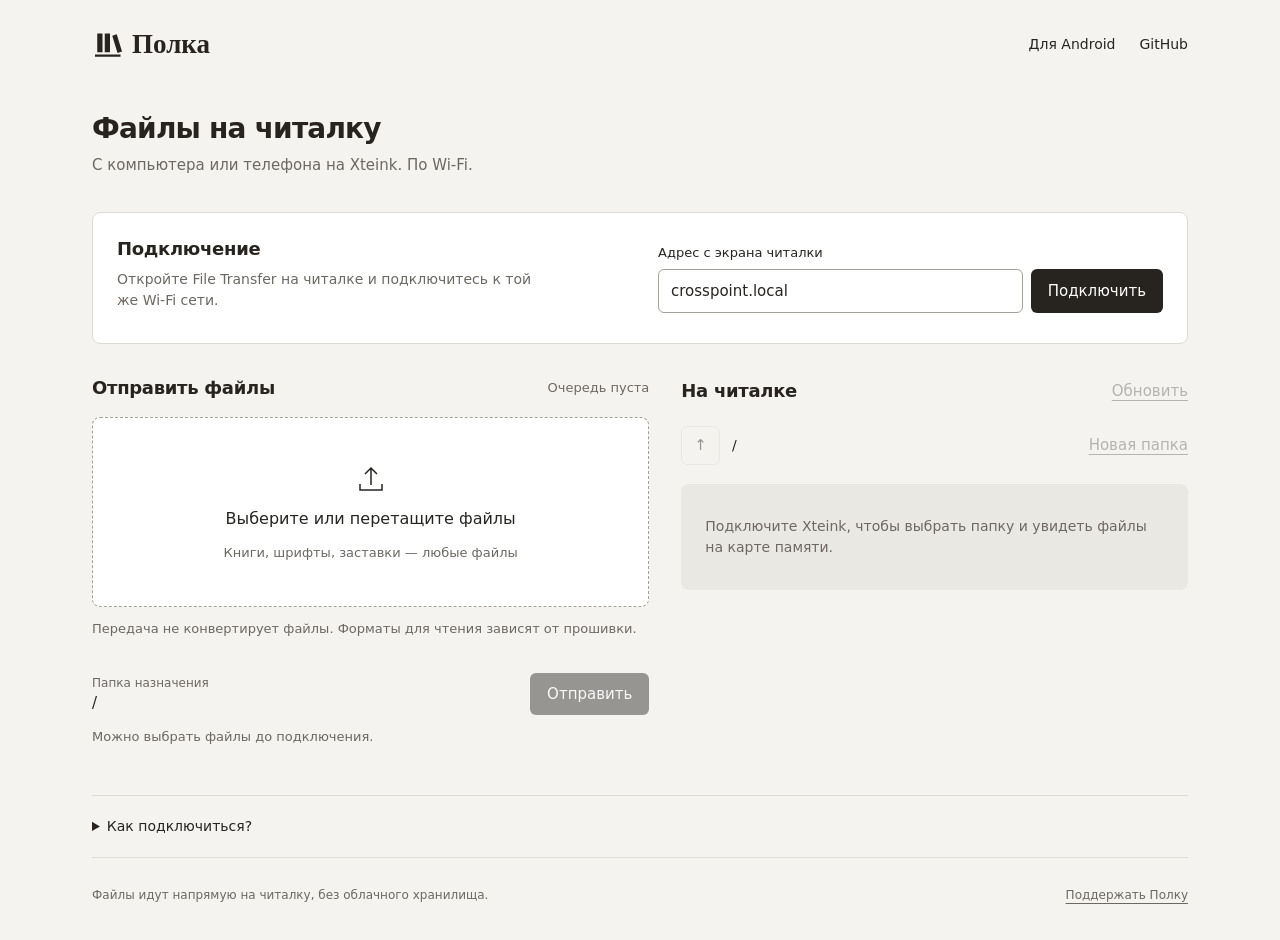
==== commit 8b578e25: "Add browser file transfer client for CrossPoint on GitHub Pages" ====
--- a/docs/index.html
+++ b/docs/index.html
@@ -1,543 +1,52 @@
 <!doctype html>
-<html lang="en">
+<html lang="ru">
 <head>
 <meta charset="utf-8">
 <meta name="viewport" content="width=device-width, initial-scale=1">
-<title>Polka — books to your Xteink X4 over Wi-Fi</title>
-<meta name="description" content="Android app to send books and sleep screens to the Xteink X4 / X4 Pro over Wi-Fi. Works with CrossPoint and inkMOD firmware. Open source.">
-<meta property="og:title" content="Polka — books to your Xteink X4 over Wi-Fi">
-<meta property="og:description" content="Send books and sleep screens to the Xteink X4 from your Android phone. No cables, no IP addresses.">
-<meta property="og:type" content="website">
-<meta name="theme-color" content="#F2EDE3" media="(prefers-color-scheme: light)">
-<meta name="theme-color" content="#141311" media="(prefers-color-scheme: dark)">
-<link rel="icon" href="data:image/svg+xml,%3Csvg xmlns='http://www.w3.org/2000/svg' viewBox='0 0 108 108'%3E%3Crect width='108' height='108' rx='24' fill='%231C1A17'/%3E%3Crect x='32' y='30' width='44' height='48' rx='6' fill='%23F2EDE3'/%3E%3Crect x='37' y='35' width='34' height='32' rx='2' fill='%231C1A17'/%3E%3Cpath fill='%23F2EDE3' d='M42 41h20v2H42zM42 46h24v2H42zM42 51h16v2H42z'/%3E%3Cpath fill='%23E4572E' d='M51.5 55h5v6h4.5l-7 7-7-7h4.5z'/%3E%3C/svg%3E">
-<link rel="preconnect" href="https://fonts.googleapis.com">
-<link rel="preconnect" href="https://fonts.gstatic.com" crossorigin>
-<link href="https://fonts.googleapis.com/css2?family=Literata:opsz,wght@7..72,500;7..72,700&family=Inter:wght@400;500;600&display=swap" rel="stylesheet">
-<style>
-:root {
-  --paper: #F2EDE3; --card: #FBF8F2; --ink: #1C1A17; --muted: #8A8378; --line: #E2DBCD;
-  --ember: #E4572E; --ember-soft: rgba(228, 87, 46, .12); --moss: #5E7D4F; --screen: #EDE8DC;
-  --body: #1C1A17; --shadow: 0 30px 60px -30px rgba(28, 26, 23, .35);
-  --serif: "Literata", Georgia, serif; --sans: "Inter", system-ui, -apple-system, sans-serif;
-}
-@media (prefers-color-scheme: dark) {
-  :root:not([data-theme="light"]) {
-    --paper: #141311; --card: #1E1C19; --ink: #EFE9DD; --muted: #8E877B; --line: #2C2925;
-    --ember: #FF6B3D; --ember-soft: rgba(255, 107, 61, .14); --moss: #8DB27A; --screen: #D9D3C6;
-    --body: #D7D1C4; --shadow: 0 30px 60px -30px rgba(0, 0, 0, .8);
-  }
-}
-* { box-sizing: border-box; margin: 0; }
-html { scroll-behavior: smooth; }
-body {
-  background: var(--paper); color: var(--ink); font: 16px/1.6 var(--sans);
-  -webkit-font-smoothing: antialiased; overflow-x: hidden;
-}
-a { color: inherit; }
-.wrap { max-width: 1080px; margin: 0 auto; padding: 0 24px; }
-
-/* ---------- top bar ---------- */
-header.top { display: flex; align-items: center; justify-content: space-between; padding: 22px 0; gap: 16px; }
-.brand { font: 700 26px/1 var(--serif); letter-spacing: -.5px; text-decoration: none; }
-.brand b, h1 b, h2 b { color: var(--ember); font-weight: inherit; }
-.langs { display: flex; gap: 4px; padding: 4px; border: 1px solid var(--line); border-radius: 99px; background: var(--card); }
-.langs button {
-  border: 0; background: none; color: var(--muted); font: 500 13px var(--sans); padding: 6px 10px;
-  border-radius: 99px; cursor: pointer; transition: background .25s, color .25s;
-}
-.langs button[aria-pressed="true"] { background: var(--ink); color: var(--paper); }
-
-/* ---------- hero ---------- */
-.hero { display: grid; grid-template-columns: 1.1fr .9fr; gap: 48px; align-items: center; padding: 48px 0 72px; }
-h1 { font: 700 clamp(44px, 8vw, 92px)/.95 var(--serif); letter-spacing: -2px; overflow-wrap: break-word; }
-.hero > *, .sleeps > *, .support > * { min-width: 0; }
-.lead { font-size: clamp(18px, 2.2vw, 21px); color: var(--body); margin: 22px 0 32px; max-width: 30ch; }
-.cta { display: flex; flex-wrap: wrap; gap: 12px; align-items: center; }
-.btn {
-  display: inline-flex; align-items: center; gap: 10px; height: 58px; padding: 0 28px; border-radius: 99px;
-  font: 600 17px var(--sans); text-decoration: none; transition: transform .2s cubic-bezier(.3, 1.6, .5, 1), box-shadow .2s;
-}
-.btn:active { transform: scale(.96); }
-.btn.primary { background: var(--ember); color: #fff; box-shadow: 0 12px 28px -12px var(--ember); }
-.btn.primary:hover { transform: translateY(-2px); }
-.btn.ghost { border: 1px solid var(--line); background: var(--card); }
-.btn svg { width: 20px; height: 20px; flex: none; }
-.fine { margin-top: 14px; color: var(--muted); font-size: 13px; }
-
-/* ---------- the drawn reader ---------- */
-.stage {
-  position: relative; aspect-ratio: 1 / 1.05; border-radius: 36px; background: var(--card);
-  border: 1px solid var(--line); display: grid; place-items: center; overflow: hidden; cursor: pointer;
-  -webkit-tap-highlight-color: transparent;
-}
-.ring { position: absolute; width: 60%; aspect-ratio: 1; border-radius: 50%; border: 2px solid var(--ember); opacity: 0; }
-.stage[data-state="search"] .ring { animation: sonar 2.2s linear infinite; }
-.stage[data-state="search"] .ring:nth-child(2) { animation-delay: .73s; }
-.stage[data-state="search"] .ring:nth-child(3) { animation-delay: 1.46s; }
-@keyframes sonar { from { transform: scale(.85); opacity: .45; } to { transform: scale(2); opacity: 0; } }
-.glow { position: absolute; width: 70%; aspect-ratio: 1; border-radius: 50%; background: var(--ember); opacity: 0; transition: opacity .6s; filter: blur(30px); }
-.stage[data-state="sleep"] .glow { opacity: .14; animation: breathe 2.6s ease-in-out infinite alternate; }
-@keyframes breathe { to { transform: scale(1.08); opacity: .22; } }
-
-.reader {
-  position: relative; width: 46%; aspect-ratio: 140 / 205; background: var(--ink); border-radius: 18px;
-  padding: 9% 9% 17%; box-shadow: var(--shadow); transition: transform .7s cubic-bezier(.3, 1.5, .5, 1);
-}
-.stage[data-state="sleep"] .reader { transform: rotate(-4deg); }
-.stage[data-state="online"] .reader { animation: float 2.6s ease-in-out infinite alternate; }
-@keyframes float { to { transform: translateY(-6px); } }
-.reader::after { content: ""; position: absolute; left: 50%; bottom: 7%; width: 20%; height: 2.5%; translate: -50%; border-radius: 4px; background: var(--paper); opacity: .25; }
-.screen { position: relative; height: 100%; border-radius: 6px; background: var(--screen); overflow: hidden; padding: 12% 11%; }
-.screen > * { position: absolute; inset: 0; transition: opacity .4s; opacity: 0; }
-.stage[data-state="sleep"] .eyes, .stage[data-state="search"] .cursor,
-.stage[data-state="online"] .page, .stage[data-state="pic"] .pic { opacity: 1; }
-.eyes { display: flex; gap: 22%; justify-content: center; align-items: center; padding-bottom: 20%; }
-.eyes i { width: 22%; aspect-ratio: 2; border: 3px solid #2A2723; border-top: 0; border-radius: 0 0 99px 99px; }
-.cursor::before { content: ""; position: absolute; left: 12%; top: 9%; width: 3px; height: 7%; background: #2A2723; animation: blink .9s steps(1) infinite; }
-@keyframes blink { 50% { opacity: 0; } }
-.page { padding: 11% 12%; display: flex; flex-direction: column; gap: 4.2%; }
-.page span { height: 3px; border-radius: 2px; background: #2A2723; opacity: .1; transition: opacity .25s; }
-.page span.on { opacity: .85; }
-.bar { position: absolute; left: 0; bottom: 0; height: 4px; width: 0; top: auto; background: var(--ember); border-radius: 2px; opacity: 1 !important; }
-.pic svg { width: 100%; height: 100%; display: block; }
-.zzz { position: absolute; top: 15%; right: 22%; font: 500 20px var(--serif); color: var(--muted); opacity: 0; transition: opacity .4s; }
-.stage[data-state="sleep"] .zzz { opacity: 1; animation: zzz 2.6s ease-in-out infinite alternate; }
-@keyframes zzz { from { transform: translateY(0); opacity: .4; } to { transform: translateY(-10px); opacity: 1; } }
-.pop { position: absolute; font: 700 34px var(--serif); color: var(--ember); left: 60%; top: 40%; pointer-events: none; animation: pop 1.3s cubic-bezier(.2, .7, .3, 1) forwards; }
-@keyframes pop { from { transform: translateY(20px) scale(.7); opacity: 1; } to { transform: translateY(-130px) scale(1.3); opacity: 0; } }
-.pill {
-  position: absolute; bottom: 18px; left: 50%; translate: -50%; display: flex; align-items: center; gap: 6px;
-  padding: 7px 15px; border-radius: 99px; font-size: 13px; white-space: nowrap; transition: background .3s, color .3s;
-  background: var(--paper); color: var(--muted);
-}
-.stage[data-state="sleep"] .pill { background: var(--ember); color: #fff; font-weight: 600; }
-.pill svg { width: 16px; height: 16px; }
-
-/* ---------- sections ---------- */
-section { padding: 72px 0; }
-h2 { font: 700 clamp(32px, 4.6vw, 48px)/1.05 var(--serif); letter-spacing: -1px; margin-bottom: 14px; }
-.sub { color: var(--muted); max-width: 52ch; margin-bottom: 40px; font-size: 17px; }
-
-.steps { display: grid; grid-template-columns: repeat(3, 1fr); gap: 16px; counter-reset: s; }
-.step { background: var(--card); border: 1px solid var(--line); border-radius: 26px; padding: 26px; }
-.step::before {
-  counter-increment: s; content: counter(s); display: grid; place-items: center; width: 34px; height: 34px;
-  border-radius: 50%; background: var(--line); font: 700 15px var(--sans); margin-bottom: 18px;
-}
-.step:last-child::before { background: var(--ember); color: #fff; }
-.step h3, .feat h3 { font: 600 20px/1.25 var(--serif); margin-bottom: 6px; }
-.step p, .feat p { color: var(--muted); font-size: 15px; }
-
-.grid { display: grid; grid-template-columns: repeat(3, 1fr); gap: 16px; }
-.feat { background: var(--card); border: 1px solid var(--line); border-radius: 26px; padding: 26px; transition: transform .3s; }
-.feat:hover { transform: translateY(-3px); }
-.ico { width: 44px; height: 44px; border-radius: 50%; background: var(--ember-soft); color: var(--ember); display: grid; place-items: center; margin-bottom: 18px; }
-.ico svg { width: 22px; height: 22px; }
-
-.sleeps { display: grid; grid-template-columns: 1fr 1fr; gap: 48px; align-items: center; }
-.minis { display: grid; grid-template-columns: repeat(3, 1fr); gap: 14px; }
-.mini { background: var(--ink); border-radius: 14px; padding: 7px 7px 16px; transition: transform .3s; }
-.mini:nth-child(2) { transform: translateY(-18px); outline: 2px solid var(--ember); outline-offset: 2px; }
-.mini > div { aspect-ratio: 3 / 5; border-radius: 4px; overflow: hidden; background: #fff; }
-.mini svg { width: 100%; height: 100%; display: block; }
-.checks { list-style: none; padding: 0; display: grid; gap: 12px; }
-.checks li { display: flex; gap: 12px; color: var(--body); }
-.checks li::before { content: ""; flex: none; width: 22px; height: 22px; margin-top: 2px; border-radius: 50%; background: var(--ember-soft) url("data:image/svg+xml,%3Csvg xmlns='http://www.w3.org/2000/svg' viewBox='0 0 24 24' fill='none' stroke='%23E4572E' stroke-width='3' stroke-linecap='round' stroke-linejoin='round'%3E%3Cpath d='M6 12l4 4 8-8'/%3E%3C/svg%3E") center / 14px no-repeat; }
-
-.faq { display: grid; gap: 10px; max-width: 760px; }
-details { background: var(--card); border: 1px solid var(--line); border-radius: 20px; padding: 18px 22px; }
-summary { cursor: pointer; font: 600 17px var(--serif); list-style: none; display: flex; justify-content: space-between; gap: 16px; }
-summary::after { content: "+"; color: var(--ember); font: 500 22px/1 var(--sans); transition: transform .25s; }
-details[open] summary::after { transform: rotate(45deg); }
-details p { color: var(--muted); margin-top: 10px; font-size: 15px; }
-
-.support {
-  background: var(--ink); color: var(--paper); border-radius: 36px; padding: clamp(32px, 6vw, 64px);
-  display: grid; grid-template-columns: 1.3fr 1fr; gap: 32px; align-items: center; position: relative; overflow: hidden;
-}
-.support h2 { color: var(--paper); }
-.support p { color: var(--paper); opacity: .7; max-width: 44ch; }
-.support .cta { justify-content: flex-end; }
-.support .btn.ghost { background: transparent; border-color: rgba(255, 255, 255, .2); color: var(--paper); }
-.heart { position: absolute; right: -40px; top: -40px; width: 220px; opacity: .06; color: var(--paper); }
-
-footer { padding: 40px 0 56px; color: var(--muted); font-size: 14px; display: flex; flex-wrap: wrap; justify-content: space-between; gap: 12px; }
-
-.reveal { opacity: 0; transform: translateY(18px); transition: opacity .7s, transform .7s cubic-bezier(.2, .7, .3, 1); }
-.reveal.in { opacity: 1; transform: none; }
-
-@media (max-width: 860px) {
-  .hero, .sleeps, .support { grid-template-columns: 1fr; }
-  .hero { padding-top: 16px; gap: 36px; }
-  .stage { max-width: 440px; width: 100%; margin: 0 auto; }
-  .steps, .grid { grid-template-columns: 1fr; }
-  .support .cta { justify-content: flex-start; }
-  section { padding: 52px 0; }
-}
-@media (max-width: 520px) {
-  .wrap { padding: 0 16px; }
-  header.top { flex-wrap: wrap; }
-  .langs { overflow-x: auto; max-width: 100%; }
-  .btn { height: 54px; padding: 0 22px; font-size: 16px; }
-}
-@media (prefers-reduced-motion: reduce) { *, *::before, *::after { animation: none !important; transition: none !important; } }
-</style>
+<meta name="theme-color" content="#f4f3f0">
+<meta name="description" content="Полка — отправляйте книги и файлы на Xteink по Wi-Fi прямо из браузера. Для прошивки CrossPoint.">
+<title>Полка — файлы на Xteink по Wi-Fi</title>
+<link rel="icon" href="data:image/svg+xml,%3Csvg xmlns='http://www.w3.org/2000/svg' viewBox='0 0 40 40'%3E%3Cpath fill='%23272420' d='M7 6h7v25H7zm10 0h7v25h-7zm10 3 6-2 7 23-6 2zM4 34h34v3H4z'/%3E%3C/svg%3E">
+<link rel="stylesheet" href="./web.css">
+<script type="module" src="./app.mjs"></script>
 </head>
 <body>
-<div class="wrap">
-  <header class="top">
-    <a class="brand" href="#" data-i="name">Polka<b>.</b></a>
-    <nav class="langs" aria-label="Language">
-      <button data-lang="en">EN</button><button data-lang="ru">RU</button><button data-lang="uk">UK</button><button data-lang="de">DE</button><button data-lang="es">ES</button>
-    </nav>
-  </header>
-
-  <main>
-    <div class="hero">
-      <div>
-        <h1 data-i="h1">Books to your X4.<br>Over the air<b>.</b></h1>
-        <p class="lead" data-i="lead">An Android app for the Xteink X4 and X4 Pro. It finds the reader on Wi-Fi by itself — you just pick books and pictures.</p>
-        <div class="cta">
-          <a class="btn primary" href="https://github.com/Pinchedmon/polka/releases/latest/download/Polka.apk">
-            <svg viewBox="0 0 24 24" fill="none" stroke="currentColor" stroke-width="2.4" stroke-linecap="round" stroke-linejoin="round"><path d="M12 4v12m0 0l-5-5m5 5l5-5M5 20h14"/></svg>
-            <span data-i="download">Download APK</span>
-          </a>
-          <a class="btn ghost" href="https://github.com/Pinchedmon/polka">
-            <svg viewBox="0 0 24 24" fill="currentColor"><path d="M12 .5a11.5 11.5 0 0 0-3.64 22.41c.58.1.79-.25.79-.56v-2c-3.2.7-3.88-1.37-3.88-1.37-.52-1.33-1.28-1.69-1.28-1.69-1.05-.71.08-.7.08-.7 1.16.08 1.77 1.19 1.77 1.19 1.03 1.77 2.7 1.26 3.36.96.1-.75.4-1.26.73-1.55-2.55-.29-5.24-1.28-5.24-5.69 0-1.26.45-2.29 1.19-3.09-.12-.29-.52-1.46.11-3.05 0 0 .97-.31 3.17 1.18a11 11 0 0 1 5.77 0c2.2-1.49 3.17-1.18 3.17-1.18.63 1.59.23 2.76.11 3.05.74.8 1.19 1.83 1.19 3.09 0 4.42-2.7 5.39-5.26 5.68.41.36.78 1.06.78 2.14v3.17c0 .31.21.67.8.56A11.5 11.5 0 0 0 12 .5z"/></svg>
-            GitHub
-          </a>
-        </div>
-        <p class="fine" data-i="fine">Android 8+ · CrossPoint / inkMOD firmware · free and open source</p>
-      </div>
-
-      <div class="stage" id="stage" data-state="sleep" role="img" aria-label="Animated e-reader">
-        <div class="glow"></div>
-        <div class="ring"></div><div class="ring"></div><div class="ring"></div>
-        <div class="reader">
-          <div class="screen">
-            <div class="eyes"><i></i><i></i></div>
-            <div class="cursor"></div>
-            <div class="page" id="page"></div>
-            <div class="pic">
-              <svg viewBox="0 0 60 100" preserveAspectRatio="xMidYMid slice"><rect width="60" height="100" fill="#e9e6df"/><circle cx="40" cy="26" r="10" fill="#2a2723"/><circle cx="44" cy="23" r="9" fill="#e9e6df"/><path d="M0 72 L14 56 L24 66 L38 48 L60 70 V100 H0Z" fill="#6d6a64"/><path d="M0 82 L18 70 L34 80 L50 68 L60 74 V100 H0Z" fill="#2a2723"/><circle cx="12" cy="18" r="1" fill="#2a2723"/><circle cx="22" cy="30" r=".8" fill="#2a2723"/><circle cx="52" cy="44" r=".8" fill="#2a2723"/></svg>
-            </div>
-            <div class="bar" id="bar"></div>
-          </div>
-        </div>
-        <span class="zzz">z z z</span>
-        <div class="pill"><svg viewBox="0 0 24 24" fill="currentColor"><path d="M9 11.24V7.5a2.5 2.5 0 0 1 5 0v3.74a4.5 4.5 0 1 0-5 0zm9.84 4.63-4.54-2.26a1.28 1.28 0 0 0-.56-.13H13v-6a1.5 1.5 0 0 0-3 0v10.74l-3.43-.72a1.13 1.13 0 0 0-.99 1.89l4.24 4.24c.37.37.88.58 1.41.58h6.11c1 0 1.84-.73 1.98-1.72l.63-4.47a2 2 0 0 0-1.11-2.15z"/></svg><span id="pill" data-i="tap">Tap the reader to find it</span></div>
-      </div>
-    </div>
-
-    <section id="how" class="reveal">
-      <h2 data-i="how_t">Three steps<b>.</b></h2>
-      <p class="sub" data-i="how_s">No addresses, no browser. The app talks to the reader the way the firmware itself expects.</p>
-      <div class="steps">
-        <div class="step"><h3 data-i="s1_t">File Transfer on the X4</h3><p data-i="s1">Open File Transfer on the reader and join your Wi-Fi — or start its own hotspot.</p></div>
-        <div class="step"><h3 data-i="s2_t">Same network</h3><p data-i="s2">The phone and the reader on one Wi-Fi. That's all the setup there is.</p></div>
-        <div class="step"><h3 data-i="s3_t">Tap the reader</h3><p data-i="s3">Polka finds the X4 by itself. Then just press «Send books».</p></div>
-      </div>
+<div class="shell">
+<header>
+  <a class="brand" href="./" aria-label="Полка — главная"><svg width="30" height="30" viewBox="0 0 40 40" aria-hidden="true"><path fill="currentColor" d="M7 6h7v25H7zm10 0h7v25h-7zm10 3 6-2 7 23-6 2zM4 34h34v3H4z"/></svg>Полка</a>
+  <nav aria-label="О проекте"><a href="./android.html">Для Android</a><a href="https://github.com/Pinchedmon/polka">GitHub</a></nav>
+</header>
+<main>
+  <div class="title"><h1>Файлы на читалку</h1><p>С компьютера или телефона на Xteink. По Wi-Fi.</p></div>
+  <section class="connection" aria-labelledby="connection-title">
+    <div><h2 id="connection-title">Подключение</h2><p id="device-status" role="status">Откройте File Transfer на читалке и подключитесь к той же Wi-Fi сети.</p></div>
+    <form id="connect-form">
+      <label for="address">Адрес с экрана читалки</label>
+      <div class="input-row"><input id="address" name="address" type="text" placeholder="192.168.1.100" value="crosspoint.local" autocomplete="off" autocapitalize="none" spellcheck="false" required><button id="connect" type="submit">Подключить</button></div>
+    </form>
+  </section>
+  <p id="notice" class="notice" role="status" hidden></p>
+  <div class="workspace">
+    <section class="transfer" aria-labelledby="transfer-title">
+      <div class="section-title"><h2 id="transfer-title">Отправить файлы</h2><span id="queue-count" class="muted">Очередь пуста</span></div>
+      <label class="drop" id="drop" for="files"><svg width="32" height="32" viewBox="0 0 32 32" fill="none" stroke="currentColor" stroke-width="1.5" aria-hidden="true"><path d="M16 22V5m-6 6 6-6 6 6M5 21v6h22v-6"/></svg><strong>Выберите или перетащите файлы</strong><span>Книги, шрифты, заставки — любые файлы</span><input id="files" type="file" multiple></label>
+      <p class="hint">Передача не конвертирует файлы. Форматы для чтения зависят от прошивки.</p>
+      <ul id="queue" class="queue" aria-label="Очередь передачи"></ul>
+      <div class="send-bar"><div><span class="muted">Папка назначения</span><strong id="destination">/</strong></div><button id="send" disabled>Отправить</button><button id="cancel" class="secondary" hidden>Остановить</button></div>
+      <p id="transfer-status" class="hint" role="status">Можно выбрать файлы до подключения.</p>
     </section>
-
-    <section id="features" class="reveal">
-      <h2 data-i="feat_t">What it does<b>.</b></h2>
-      <p class="sub" data-i="feat_s">Small, quiet and made for one device — the Xteink X4.</p>
-      <div class="grid">
-        <div class="feat"><div class="ico"><svg viewBox="0 0 24 24" fill="none" stroke="currentColor" stroke-width="2" stroke-linecap="round"><path d="M2 8.5a15 15 0 0 1 20 0M5.5 12a10 10 0 0 1 13 0M9 15.5a5 5 0 0 1 6 0"/><circle cx="12" cy="19" r="1.2" fill="currentColor"/></svg></div><h3 data-i="f1_t">Finds the reader</h3><p data-i="f1">Firmware discovery over UDP, the last known address, crosspoint.local and the reader's hotspot — all at once.</p></div>
-        <div class="feat"><div class="ico"><svg viewBox="0 0 24 24" fill="none" stroke="currentColor" stroke-width="2" stroke-linecap="round" stroke-linejoin="round"><path d="M12 6.5C10 5 7 4.5 3 5v13c4-.5 7 0 9 1.5 2-1.5 5-2 9-1.5V5c-4-.5-7 0-9 1.5zM12 6.5v13"/></svg></div><h3 data-i="f2_t">Books in one tap</h3><p data-i="f2">EPUB, FB2, TXT, PDF — anything. Pick them offline; they fly as soon as the X4 shows up.</p></div>
-        <div class="feat"><div class="ico"><svg viewBox="0 0 24 24" fill="none" stroke="currentColor" stroke-width="2" stroke-linecap="round" stroke-linejoin="round"><circle cx="18" cy="5" r="2.5"/><circle cx="6" cy="12" r="2.5"/><circle cx="18" cy="19" r="2.5"/><path d="M8.2 10.8l7.6-4.4M8.2 13.2l7.6 4.4"/></svg></div><h3 data-i="f3_t">Share → To X4</h3><p data-i="f3">Send a book straight from Telegram, a browser or Files — Polka is in the share menu.</p></div>
-        <div class="feat"><div class="ico"><svg viewBox="0 0 24 24" fill="none" stroke="currentColor" stroke-width="2" stroke-linecap="round" stroke-linejoin="round"><path d="M3 7a2 2 0 0 1 2-2h4l2 2h8a2 2 0 0 1 2 2v8a2 2 0 0 1-2 2H5a2 2 0 0 1-2-2z"/></svg></div><h3 data-i="f4_t">The shelf</h3><p data-i="f4">See what's on the card, open folders, choose where books land, create and delete.</p></div>
-        <div class="feat"><div class="ico"><svg viewBox="0 0 24 24" fill="none" stroke="currentColor" stroke-width="2" stroke-linecap="round" stroke-linejoin="round"><rect x="5" y="2.5" width="14" height="19" rx="2.5"/><path d="M8 16l3-3.5 2 2 3-3.5"/><circle cx="10" cy="8" r="1.3"/></svg></div><h3 data-i="f5_t">Sleep screens</h3><p data-i="f5">Any picture becomes a 480×800 e-ink sleep screen. Frame it with your fingers.</p></div>
-        <div class="feat"><div class="ico"><svg viewBox="0 0 24 24" fill="none" stroke="currentColor" stroke-width="2" stroke-linecap="round" stroke-linejoin="round"><circle cx="12" cy="12" r="9.5"/><path d="M2.5 12h19M12 2.5c2.6 2.8 3.8 6 3.8 9.5S14.6 18.7 12 21.5C9.4 18.7 8.2 15.5 8.2 12S9.4 5.3 12 2.5z"/></svg></div><h3 data-i="f6_t">Five languages</h3><p data-i="f6">English, Русский, Українська, Deutsch, Español. Light and dark theme.</p></div>
-      </div>
+    <section class="shelf" aria-labelledby="shelf-title">
+      <div class="section-title"><h2 id="shelf-title">На читалке</h2><button id="refresh" class="text-button" disabled>Обновить</button></div>
+      <div class="folder-toolbar"><button id="up" class="secondary" aria-label="В родительскую папку" disabled>↑</button><span id="folder-path">/</span><button id="new-folder" class="text-button" disabled>Новая папка</button></div>
+      <p id="folder-status" class="empty" role="status">Подключите Xteink, чтобы выбрать папку и увидеть файлы на карте памяти.</p>
+      <ul id="remote-files" class="remote-files" aria-label="Файлы на читалке"></ul>
     </section>
-
-    <section id="sleep" class="reveal">
-      <div class="sleeps">
-        <div class="minis" aria-hidden="true">
-          <div class="mini"><div><svg viewBox="0 0 60 100" preserveAspectRatio="xMidYMid slice"><rect width="60" height="100" fill="#f4f2ee"/><path d="M0 60c10-6 20 6 30 0s20-6 30 0v40H0z" fill="#b9b5ad"/><path d="M0 70c10-6 20 6 30 0s20-6 30 0v30H0z" fill="#6d6a64"/><path d="M0 82c10-6 20 6 30 0s20-6 30 0v18H0z" fill="#2a2723"/><circle cx="30" cy="30" r="9" fill="#2a2723"/></svg></div></div>
-          <div class="mini"><div><svg viewBox="0 0 60 100" preserveAspectRatio="xMidYMid slice"><rect width="60" height="100" fill="#e9e6df"/><circle cx="40" cy="26" r="10" fill="#2a2723"/><circle cx="44" cy="23" r="9" fill="#e9e6df"/><path d="M0 72 L14 56 L24 66 L38 48 L60 70 V100 H0Z" fill="#6d6a64"/><path d="M0 82 L18 70 L34 80 L50 68 L60 74 V100 H0Z" fill="#2a2723"/></svg></div></div>
-          <div class="mini"><div><svg viewBox="0 0 60 100" preserveAspectRatio="xMidYMid slice"><rect width="60" height="100" fill="#fff"/><g fill="none" stroke="#2a2723" stroke-width="2.2" stroke-linecap="round" stroke-linejoin="round"><path d="M18 66c0-12 6-20 12-20s12 8 12 20"/><path d="M22 50l-3-9 8 5M38 50l3-9-8 5"/><path d="M26 56h.1M34 56h.1M28.5 60.5c1 1 2 1 3 0"/><path d="M42 64c6 0 8 6 4 10"/></g><path d="M8 82h44" stroke="#2a2723" stroke-width="2.2" stroke-linecap="round"/></svg></div></div>
-        </div>
-        <div>
-          <h2 data-i="sl_t">Sleep screens, made right<b>.</b></h2>
-          <ul class="checks">
-            <li data-i="sl1">Pinch, drag, rotate — the preview is the real 480×800 grayscale screen.</li>
-            <li data-i="sl2">«Set» pins one picture; the rest of /sleep rotates randomly.</li>
-            <li data-i="sl3">Custom sleep mode on the reader is switched on for you.</li>
-            <li data-i="sl4">Your /sleep collection, with previews, right in the app.</li>
-          </ul>
-        </div>
-      </div>
-    </section>
-
-    <section id="faq" class="reveal">
-      <h2 data-i="faq_t">Questions<b>.</b></h2>
-      <div class="faq">
-        <details><summary data-i="q1">Which firmware do I need?</summary><p data-i="a1">CrossPoint or inkMOD. The stock Xteink firmware has no file transfer API, so Polka can't talk to it.</p></details>
-        <details><summary data-i="q2">The app can't find my reader</summary><p data-i="a2">Make sure File Transfer is open on the X4 and both devices are on the same Wi-Fi. Some routers block discovery — then long-press the drawn reader and type the IP shown on the X4 screen.</p></details>
-        <details><summary data-i="q3">Is there an iPhone version?</summary><p data-i="a3">Not yet — Polka is Android only for now.</p></details>
-        <details><summary data-i="q4">Android says the app is from an unknown source</summary><p data-i="a4">That's normal for apps outside Google Play. The APK is built from the open source code on GitHub.</p></details>
-      </div>
-    </section>
-
-    <section class="reveal">
-      <div class="support">
-        <svg class="heart" viewBox="0 0 24 24" fill="currentColor"><path d="M12 21s-7.5-4.6-9.6-9.3C.9 8.3 3 4.5 6.7 4.5c2.1 0 3.6 1.1 5.3 3 1.7-1.9 3.2-3 5.3-3 3.7 0 5.8 3.8 4.3 7.2C19.5 16.4 12 21 12 21z"/></svg>
-        <div>
-          <h2 data-i="sup_t">Support Polka<b>.</b></h2>
-          <p data-i="sup">Polka is free and open source. If it saved you an evening with cables, you can thank the author.</p>
-        </div>
-        <div class="cta">
-          <a class="btn primary" href="https://new.donatepay.ru/donate/1536180">
-            <svg viewBox="0 0 24 24" fill="currentColor"><path d="M12 21s-7.5-4.6-9.6-9.3C.9 8.3 3 4.5 6.7 4.5c2.1 0 3.6 1.1 5.3 3 1.7-1.9 3.2-3 5.3-3 3.7 0 5.8 3.8 4.3 7.2C19.5 16.4 12 21 12 21z"/></svg>
-            <span data-i="sup_b">Support</span>
-          </a>
-          <a class="btn ghost" href="https://github.com/Pinchedmon/polka" data-i="star">Star on GitHub</a>
-        </div>
-      </div>
-    </section>
-  </main>
-
-  <footer>
-    <span data-i="foot">Polka · GPL-3.0 · not affiliated with Xteink</span>
-    <span><a href="https://github.com/crosspoint-reader/crosspoint-reader">CrossPoint</a> · <a href="https://github.com/alpzoloto-sudo/inkmod">inkMOD</a></span>
-  </footer>
+  </div>
+  <details class="help"><summary>Как подключиться?</summary><ol><li>На Xteink с CrossPoint откройте <b>File Transfer</b>. Оставьте этот экран открытым до конца передачи.</li><li>Подключите оба устройства к одной Wi-Fi сети. Если используете точку доступа читалки, сначала откройте Полку, затем подключитесь к сети CrossPoint-Reader.</li><li>Введите IP-адрес или ссылку с экрана читалки. Для точки доступа обычно используется <button id="hotspot" class="text-button">192.168.4.1</button>.</li><li>В Chrome разрешите сайту доступ к локальной сети. Нужна прошивка с поддержкой CORS; в старых версиях или других браузерах подключение может блокироваться.</li><li>Выберите папку, добавьте файлы и нажмите «Отправить». Файлы с совпадающими именами не заменяются.</li></ol><p>Если соединение блокируется, <a id="device-link" href="http://crosspoint.local/files" target="_blank" rel="noopener noreferrer">откройте встроенный интерфейс читалки</a> или используйте <a href="./android.html">приложение для Android</a>. Заводская прошивка Xteink не поддерживается.</p></details>
+</main>
+<footer><span>Файлы идут напрямую на читалку, без облачного хранилища.</span><a href="https://new.donatepay.ru/donate/1536180">Поддержать Полку</a></footer>
 </div>
-
-<script>
-const T = {
-  en: {
-    name: 'Polka<b>.</b>', h1: 'Books to your X4.<br>Over the air<b>.</b>',
-    lead: 'An Android app for the Xteink X4 and X4 Pro. It finds the reader on Wi-Fi by itself — you just pick books and pictures.',
-    download: 'Download APK', fine: 'Android 8+ · CrossPoint / inkMOD firmware · free and open source',
-    tap: 'Tap the reader to find it', searching: 'searching…', online: 'X4 connected', sending: 'sending books…',
-    how_t: 'Three steps<b>.</b>', how_s: 'No addresses, no browser. The app talks to the reader the way the firmware itself expects.',
-    s1_t: 'File Transfer on the X4', s1: 'Open File Transfer on the reader and join your Wi-Fi — or start its own hotspot.',
-    s2_t: 'Same network', s2: "The phone and the reader on one Wi-Fi. That's all the setup there is.",
-    s3_t: 'Tap the reader', s3: 'Polka finds the X4 by itself. Then just press «Send books».',
-    feat_t: 'What it does<b>.</b>', feat_s: 'Small, quiet and made for one device — the Xteink X4.',
-    f1_t: 'Finds the reader', f1: "Firmware discovery over UDP, the last known address, crosspoint.local and the reader's hotspot — all at once.",
-    f2_t: 'Books in one tap', f2: 'EPUB, FB2, TXT, PDF — anything. Pick them offline; they fly as soon as the X4 shows up.',
-    f3_t: 'Share → To X4', f3: 'Send a book straight from Telegram, a browser or Files — Polka is in the share menu.',
-    f4_t: 'The shelf', f4: "See what's on the card, open folders, choose where books land, create and delete.",
-    f5_t: 'Sleep screens', f5: 'Any picture becomes a 480×800 e-ink sleep screen. Frame it with your fingers.',
-    f6_t: 'Five languages', f6: 'English, Русский, Українська, Deutsch, Español. Light and dark theme.',
-    sl_t: 'Sleep screens, made right<b>.</b>',
-    sl1: 'Pinch, drag, rotate — the preview is the real 480×800 grayscale screen.',
-    sl2: '«Set» pins one picture; the rest of /sleep rotates randomly.',
-    sl3: 'Custom sleep mode on the reader is switched on for you.',
-    sl4: 'Your /sleep collection, with previews, right in the app.',
-    faq_t: 'Questions<b>.</b>',
-    q1: 'Which firmware do I need?', a1: "CrossPoint or inkMOD. The stock Xteink firmware has no file transfer API, so Polka can't talk to it.",
-    q2: "The app can't find my reader", a2: 'Make sure File Transfer is open on the X4 and both devices are on the same Wi-Fi. Some routers block discovery — then long-press the drawn reader and type the IP shown on the X4 screen.',
-    q3: 'Is there an iPhone version?', a3: 'Not yet — Polka is Android only for now.',
-    q4: 'Android says the app is from an unknown source', a4: "That's normal for apps outside Google Play. The APK is built from the open source code on GitHub.",
-    sup_t: 'Support Polka<b>.</b>', sup: 'Polka is free and open source. If it saved you an evening with cables, you can thank the author.',
-    sup_b: 'Support', star: 'Star on GitHub', foot: 'Polka · GPL-3.0 · not affiliated with Xteink',
-    title: 'Polka — books to your Xteink X4 over Wi-Fi',
-  },
-  ru: {
-    name: 'Полка<b>.</b>', h1: 'Книги на X4.<br>По воздуху<b>.</b>',
-    lead: 'Android-приложение для Xteink X4 и X4 Pro. Само находит читалку в Wi-Fi — тебе остаётся выбрать книги и картинки.',
-    download: 'Скачать APK', fine: 'Android 8+ · прошивка CrossPoint / inkMOD · бесплатно, открытый код',
-    tap: 'Нажми на читалку, чтобы найти её', searching: 'ищу…', online: 'X4 на связи', sending: 'летят книги…',
-    how_t: 'Три шага<b>.</b>', how_s: 'Без адресов и браузера. Приложение говорит с читалкой так, как этого ждёт сама прошивка.',
-    s1_t: 'Передача файлов на X4', s1: 'Открой на читалке «Передачу файлов» и подключи её к Wi-Fi — или включи её собственный хотспот.',
-    s2_t: 'Одна сеть', s2: 'Телефон и читалка в одной Wi-Fi. Это вся настройка.',
-    s3_t: 'Нажми на читалку', s3: 'Полка сама найдёт X4. Дальше — просто «Закинуть книги».',
-    feat_t: 'Что умеет<b>.</b>', feat_s: 'Маленькая, тихая и сделанная для одного устройства — Xteink X4.',
-    f1_t: 'Находит читалку', f1: 'UDP-поиск прошивки, последний адрес, crosspoint.local и хотспот читалки — всё сразу.',
-    f2_t: 'Книги в один тап', f2: 'EPUB, FB2, TXT, PDF — что угодно. Можно выбрать заранее: улетят, как только X4 появится.',
-    f3_t: 'Поделиться → На X4', f3: 'Отправь книгу прямо из Telegram, браузера или «Файлов» — Полка есть в меню «Поделиться».',
-    f4_t: 'Полка на карте', f4: 'Видно, что лежит на карте: папки, куда падают книги, создание и удаление.',
-    f5_t: 'Заставки', f5: 'Любая картинка станет заставкой 480×800 для e-ink. Кадр подгоняется пальцами.',
-    f6_t: 'Пять языков', f6: 'English, Русский, Українська, Deutsch, Español. Светлая и тёмная тема.',
-    sl_t: 'Заставки как надо<b>.</b>',
-    sl1: 'Щипок, перетаскивание, поворот — превью показывает настоящий экран 480×800 в оттенках серого.',
-    sl2: '«Поставить» закрепляет одну картинку, остальные из /sleep меняются случайно.',
-    sl3: 'Режим «Своя картинка» на читалке включается сам.',
-    sl4: 'Вся коллекция /sleep с превью — прямо в приложении.',
-    faq_t: 'Вопросы<b>.</b>',
-    q1: 'Какая нужна прошивка?', a1: 'CrossPoint или inkMOD. У заводской прошивки Xteink нет API передачи файлов, Полка не сможет с ней говорить.',
-    q2: 'Приложение не находит читалку', a2: 'Проверь, что на X4 открыта «Передача файлов» и оба устройства в одной Wi-Fi. Некоторые роутеры режут поиск — тогда зажми нарисованную читалку и введи IP с экрана X4.',
-    q3: 'Есть версия для iPhone?', a3: 'Пока нет — Полка только для Android.',
-    q4: 'Android пишет, что приложение из неизвестного источника', a4: 'Это нормально для приложений не из Google Play. APK собирается из открытого кода на GitHub.',
-    sup_t: 'Поддержать Полку<b>.</b>', sup: 'Полка бесплатная и с открытым кодом. Если она сэкономила тебе вечер с проводами — можно сказать автору спасибо.',
-    sup_b: 'Поддержать', star: 'Звезда на GitHub', foot: 'Полка · GPL-3.0 · не связана с Xteink',
-    title: 'Полка — книги на Xteink X4 по Wi-Fi',
-  },
-  uk: {
-    name: 'Полиця<b>.</b>', h1: 'Книги на X4.<br>Повітрям<b>.</b>',
-    lead: 'Android-застосунок для Xteink X4 і X4 Pro. Сам знаходить читалку у Wi-Fi — тобі лишається вибрати книги й картинки.',
-    download: 'Завантажити APK', fine: 'Android 8+ · прошивка CrossPoint / inkMOD · безкоштовно, відкритий код',
-    tap: 'Натисни на читалку, щоб знайти її', searching: 'шукаю…', online: "X4 на зв'язку", sending: 'летять книги…',
-    how_t: 'Три кроки<b>.</b>', how_s: 'Без адрес і браузера. Застосунок говорить з читалкою так, як цього чекає сама прошивка.',
-    s1_t: 'Передача файлів на X4', s1: "Відкрий на читалці «Передачу файлів» і під'єднай її до Wi-Fi — або ввімкни її власний хотспот.",
-    s2_t: 'Одна мережа', s2: 'Телефон і читалка в одній Wi-Fi. Це все налаштування.',
-    s3_t: 'Натисни на читалку', s3: 'Полиця сама знайде X4. Далі — просто «Закинути книги».',
-    feat_t: 'Що вміє<b>.</b>', feat_s: 'Маленька, тиха й зроблена для одного пристрою — Xteink X4.',
-    f1_t: 'Знаходить читалку', f1: 'UDP-пошук прошивки, остання адреса, crosspoint.local і хотспот читалки — усе одразу.',
-    f2_t: 'Книги в один дотик', f2: "EPUB, FB2, TXT, PDF — будь-що. Можна вибрати заздалегідь: полетять, щойно X4 з'явиться.",
-    f3_t: 'Поділитися → На X4', f3: 'Надішли книгу просто з Telegram, браузера чи «Файлів» — Полиця є в меню «Поділитися».',
-    f4_t: 'Полиця на картці', f4: 'Видно, що лежить на картці: теки, куди падають книги, створення й видалення.',
-    f5_t: 'Заставки', f5: 'Будь-яка картинка стане заставкою 480×800 для e-ink. Кадр підлаштовується пальцями.',
-    f6_t: "П'ять мов", f6: 'English, Русский, Українська, Deutsch, Español. Світла й темна тема.',
-    sl_t: 'Заставки як слід<b>.</b>',
-    sl1: 'Щипок, перетягування, поворот — прев\'ю показує справжній екран 480×800 у відтінках сірого.',
-    sl2: '«Поставити» закріплює одну картинку, решта з /sleep змінюються випадково.',
-    sl3: 'Режим «Своя картинка» на читалці вмикається сам.',
-    sl4: "Уся колекція /sleep з прев'ю — просто в застосунку.",
-    faq_t: 'Питання<b>.</b>',
-    q1: 'Яка потрібна прошивка?', a1: 'CrossPoint або inkMOD. У заводській прошивці Xteink немає API передачі файлів, Полиця не зможе з нею говорити.',
-    q2: 'Застосунок не знаходить читалку', a2: 'Перевір, що на X4 відкрита «Передача файлів» і обидва пристрої в одній Wi-Fi. Деякі роутери ріжуть пошук — тоді затисни намальовану читалку й введи IP з екрана X4.',
-    q3: 'Є версія для iPhone?', a3: 'Поки ні — Полиця лише для Android.',
-    q4: 'Android пише, що застосунок з невідомого джерела', a4: 'Це нормально для застосунків не з Google Play. APK збирається з відкритого коду на GitHub.',
-    sup_t: 'Підтримати Полицю<b>.</b>', sup: 'Полиця безкоштовна й з відкритим кодом. Якщо вона зекономила тобі вечір з дротами — можна подякувати автору.',
-    sup_b: 'Підтримати', star: 'Зірка на GitHub', foot: "Полиця · GPL-3.0 · не пов'язана з Xteink",
-    title: 'Полиця — книги на Xteink X4 через Wi-Fi',
-  },
-  de: {
-    name: 'Polka<b>.</b>', h1: 'Bücher auf den X4.<br>Durch die Luft<b>.</b>',
-    lead: 'Eine Android-App für Xteink X4 und X4 Pro. Sie findet den Reader im WLAN selbst — du wählst nur Bücher und Bilder.',
-    download: 'APK herunterladen', fine: 'Android 8+ · Firmware CrossPoint / inkMOD · kostenlos und Open Source',
-    tap: 'Tippe auf den Reader, um ihn zu finden', searching: 'suche…', online: 'X4 verbunden', sending: 'Bücher fliegen…',
-    how_t: 'Drei Schritte<b>.</b>', how_s: 'Keine Adressen, kein Browser. Die App spricht mit dem Reader so, wie es die Firmware erwartet.',
-    s1_t: 'File Transfer am X4', s1: 'Öffne am Reader File Transfer und verbinde ihn mit dem WLAN — oder starte seinen eigenen Hotspot.',
-    s2_t: 'Gleiches Netz', s2: 'Handy und Reader im selben WLAN. Mehr Einrichtung gibt es nicht.',
-    s3_t: 'Auf den Reader tippen', s3: 'Polka findet den X4 selbst. Dann einfach «Bücher senden».',
-    feat_t: 'Was sie kann<b>.</b>', feat_s: 'Klein, leise und für ein Gerät gemacht — den Xteink X4.',
-    f1_t: 'Findet den Reader', f1: 'UDP-Erkennung der Firmware, letzte Adresse, crosspoint.local und der Hotspot des Readers — alles gleichzeitig.',
-    f2_t: 'Bücher mit einem Tipp', f2: 'EPUB, FB2, TXT, PDF — alles. Schon offline auswählen; sie fliegen, sobald der X4 auftaucht.',
-    f3_t: 'Teilen → Auf X4', f3: 'Ein Buch direkt aus Telegram, dem Browser oder Dateien senden — Polka steht im Teilen-Menü.',
-    f4_t: 'Das Regal', f4: 'Sieh, was auf der Karte liegt, öffne Ordner, wähle das Ziel, erstelle und lösche.',
-    f5_t: 'Sleep-Bilder', f5: 'Jedes Bild wird zum 480×800 E-Ink-Sleep-Bild. Mit den Fingern zuschneiden.',
-    f6_t: 'Fünf Sprachen', f6: 'English, Русский, Українська, Deutsch, Español. Helles und dunkles Design.',
-    sl_t: 'Sleep-Bilder, richtig gemacht<b>.</b>',
-    sl1: 'Kneifen, ziehen, drehen — die Vorschau ist der echte 480×800-Bildschirm in Graustufen.',
-    sl2: '«Setzen» heftet ein Bild an; der Rest von /sleep wechselt zufällig.',
-    sl3: 'Der eigene Sleep-Modus am Reader wird für dich eingeschaltet.',
-    sl4: 'Deine /sleep-Sammlung mit Vorschau, direkt in der App.',
-    faq_t: 'Fragen<b>.</b>',
-    q1: 'Welche Firmware brauche ich?', a1: 'CrossPoint oder inkMOD. Die Original-Firmware von Xteink hat keine File-Transfer-API.',
-    q2: 'Die App findet meinen Reader nicht', a2: 'Prüfe, ob am X4 File Transfer offen ist und beide Geräte im selben WLAN sind. Manche Router blockieren die Erkennung — dann den gezeichneten Reader lange drücken und die IP vom X4-Bildschirm eingeben.',
-    q3: 'Gibt es eine iPhone-Version?', a3: 'Noch nicht — Polka gibt es vorerst nur für Android.',
-    q4: 'Android meldet eine unbekannte Quelle', a4: 'Das ist normal für Apps außerhalb von Google Play. Die APK wird aus dem Open-Source-Code auf GitHub gebaut.',
-    sup_t: 'Polka unterstützen<b>.</b>', sup: 'Polka ist kostenlos und Open Source. Wenn sie dir einen Abend mit Kabeln erspart hat, kannst du dem Autor danken.',
-    sup_b: 'Unterstützen', star: 'Stern auf GitHub', foot: 'Polka · GPL-3.0 · nicht mit Xteink verbunden',
-    title: 'Polka — Bücher per WLAN auf den Xteink X4',
-  },
-  es: {
-    name: 'Polka<b>.</b>', h1: 'Libros a tu X4.<br>Por el aire<b>.</b>',
-    lead: 'Una app Android para el Xteink X4 y X4 Pro. Encuentra el lector en la Wi-Fi sola — tú solo eliges libros e imágenes.',
-    download: 'Descargar APK', fine: 'Android 8+ · firmware CrossPoint / inkMOD · gratis y de código abierto',
-    tap: 'Toca el lector para encontrarlo', searching: 'buscando…', online: 'X4 conectado', sending: 'volando libros…',
-    how_t: 'Tres pasos<b>.</b>', how_s: 'Sin direcciones ni navegador. La app habla con el lector como lo espera el propio firmware.',
-    s1_t: 'File Transfer en el X4', s1: 'Abre File Transfer en el lector y conéctalo a tu Wi-Fi — o inicia su propio punto de acceso.',
-    s2_t: 'La misma red', s2: 'El móvil y el lector en una misma Wi-Fi. Esa es toda la configuración.',
-    s3_t: 'Toca el lector', s3: 'Polka encuentra el X4 sola. Luego pulsa «Enviar libros».',
-    feat_t: 'Qué hace<b>.</b>', feat_s: 'Pequeña, tranquila y hecha para un dispositivo — el Xteink X4.',
-    f1_t: 'Encuentra el lector', f1: 'Descubrimiento UDP del firmware, la última dirección, crosspoint.local y el punto de acceso del lector — todo a la vez.',
-    f2_t: 'Libros con un toque', f2: 'EPUB, FB2, TXT, PDF — lo que sea. Elígelos sin conexión; volarán en cuanto aparezca el X4.',
-    f3_t: 'Compartir → Al X4', f3: 'Envía un libro directamente desde Telegram, el navegador o Archivos — Polka está en el menú Compartir.',
-    f4_t: 'El estante', f4: 'Mira qué hay en la tarjeta, abre carpetas, elige el destino, crea y borra.',
-    f5_t: 'Pantallas de reposo', f5: 'Cualquier imagen se convierte en una pantalla de reposo e-ink de 480×800. Encuádrala con los dedos.',
-    f6_t: 'Cinco idiomas', f6: 'English, Русский, Українська, Deutsch, Español. Tema claro y oscuro.',
-    sl_t: 'Pantallas de reposo, bien hechas<b>.</b>',
-    sl1: 'Pellizca, arrastra, gira — la vista previa es la pantalla real de 480×800 en grises.',
-    sl2: '«Poner» fija una imagen; el resto de /sleep rota al azar.',
-    sl3: 'El modo de reposo propio del lector se activa por ti.',
-    sl4: 'Tu colección /sleep, con vistas previas, dentro de la app.',
-    faq_t: 'Preguntas<b>.</b>',
-    q1: '¿Qué firmware necesito?', a1: 'CrossPoint o inkMOD. El firmware original de Xteink no tiene API de transferencia de archivos.',
-    q2: 'La app no encuentra mi lector', a2: 'Comprueba que File Transfer está abierto en el X4 y que ambos están en la misma Wi-Fi. Algunos routers bloquean el descubrimiento — mantén pulsado el lector dibujado e introduce la IP de la pantalla del X4.',
-    q3: '¿Hay versión para iPhone?', a3: 'Todavía no — Polka es solo para Android por ahora.',
-    q4: 'Android dice que la app es de origen desconocido', a4: 'Es normal para apps fuera de Google Play. El APK se compila desde el código abierto en GitHub.',
-    sup_t: 'Apoya Polka<b>.</b>', sup: 'Polka es gratis y de código abierto. Si te ahorró una tarde con cables, puedes darle las gracias al autor.',
-    sup_b: 'Apoyar', star: 'Estrella en GitHub', foot: 'Polka · GPL-3.0 · sin relación con Xteink',
-    title: 'Polka — libros a tu Xteink X4 por Wi-Fi',
-  },
-};
-
-let lang = 'en';
-function pickLang() {
-  const q = new URLSearchParams(location.search).get('lang');
-  let saved = null;
-  try { saved = localStorage.getItem('polka-lang'); } catch (e) {}
-  const nav = (navigator.languages || [navigator.language || 'en']).map(l => l.slice(0, 2));
-  return [q, saved, ...nav].find(l => l && T[l]) || 'en';
-}
-function setLang(l) {
-  lang = l;
-  const t = T[l];
-  document.documentElement.lang = l;
-  document.title = t.title;
-  document.querySelectorAll('[data-i]').forEach(el => {
-    const v = t[el.dataset.i];
-    if (v != null) el.innerHTML = v;
-  });
-  document.querySelectorAll('.langs button').forEach(b => b.setAttribute('aria-pressed', b.dataset.lang === l));
-  try { localStorage.setItem('polka-lang', l); } catch (e) {}
-  updatePill();
-}
-document.querySelectorAll('.langs button').forEach(b => b.addEventListener('click', () => setLang(b.dataset.lang)));
-
-/* ---------- the reader's little story: asleep → searching → found → books fly in → sleep screen ---------- */
-const stage = document.getElementById('stage');
-const page = document.getElementById('page');
-const bar = document.getElementById('bar');
-const pill = document.getElementById('pill');
-const LINES = 14;
-for (let i = 0; i < LINES; i++) {
-  const s = document.createElement('span');
-  s.style.width = (i % 5 === 4 ? 45 : 72 + (i * 37) % 23) + '%';
-  page.appendChild(s);
-}
-const spans = [...page.children];
-let timers = [];
-function later(ms, fn) { timers.push(setTimeout(fn, ms)); }
-function updatePill() {
-  const st = stage.dataset.state;
-  pill.textContent = T[lang][st === 'sleep' ? 'tap' : st === 'search' ? 'searching' : st === 'online' ? 'sending' : 'online'];
-}
-function state(s) { stage.dataset.state = s; updatePill(); }
-function popOne() {
-  const p = document.createElement('span');
-  p.className = 'pop'; p.textContent = '+1';
-  stage.appendChild(p);
-  setTimeout(() => p.remove(), 1400);
-}
-function fill(progress) {
-  const n = Math.round(LINES * progress);
-  spans.forEach((s, i) => s.classList.toggle('on', i < n));
-  bar.style.width = (progress * 100) + '%';
-}
-function run() {
-  timers.forEach(clearTimeout); timers = [];
-  fill(0); state('search');
-  later(2600, () => {
-    state('online');
-    let p = 0;
-    const tick = () => {
-      p = Math.min(1, p + 0.05); fill(p);
-      if (Math.abs(p - 0.35) < 0.026 || Math.abs(p - 0.7) < 0.026 || p >= 1) popOne();
-      if (p < 1) later(120, tick); else later(1400, () => { bar.style.width = 0; state('pic'); later(3200, () => state('sleep')); });
-    };
-    later(500, tick);
-  });
-}
-stage.addEventListener('click', run);
-if (!matchMedia('(prefers-reduced-motion: reduce)').matches) {
-  setTimeout(run, 1600);
-  setInterval(() => { if (stage.dataset.state === 'sleep') run(); }, 14000);
-}
-
-/* reveal on scroll */
-const io = new IntersectionObserver(es => es.forEach(e => { if (e.isIntersecting) { e.target.classList.add('in'); io.unobserve(e.target); } }), { threshold: .12 });
-document.querySelectorAll('.reveal').forEach(el => io.observe(el));
-
-setLang(pickLang());
-</script>
+<dialog id="folder-dialog"><form id="folder-form"><h2>Новая папка</h2><label for="folder-name">Название</label><input id="folder-name" maxlength="100" required autocomplete="off"><p id="folder-error" role="alert"></p><div class="dialog-actions"><button type="button" id="folder-cancel" class="secondary">Отмена</button><button type="submit" id="folder-create">Создать</button></div></form></dialog>
+<noscript><p>Для подключения и передачи файлов включите JavaScript.</p></noscript>
 </body>
 </html>
--- a/docs/web.css
+++ b/docs/web.css
@@ -0,0 +1,4 @@
+:root{color-scheme:light;--paper:#f4f3f0;--surface:#fff;--ink:#272420;--muted:#6c6862;--line:#dedbd5;--accent:#b64222;font-family:system-ui,-apple-system,BlinkMacSystemFont,"Segoe UI",sans-serif;color:var(--ink);background:var(--paper);font-size:15px;line-height:1.5}
+*{box-sizing:border-box}body{margin:0}button,input{font:inherit}a{color:inherit;text-underline-offset:4px}button,a,input,summary{touch-action:manipulation}button{border:1px solid transparent;border-radius:6px;background:var(--ink);color:white;padding:9px 16px;cursor:pointer;white-space:nowrap}button:hover:not(:disabled){filter:brightness(1.2)}button:disabled{opacity:.45;cursor:default}button.secondary{background:var(--paper);border-color:var(--line);color:var(--ink)}button.text-button{padding:4px 0;color:var(--muted);background:transparent;border:0;text-decoration:underline;text-underline-offset:4px}button.text-button:hover{color:var(--ink)}:focus-visible{outline:3px solid var(--accent);outline-offset:4px}input{border:1px solid #a5a099;border-radius:6px;padding:10px 12px;min-width:0;background:var(--surface);color:var(--ink)}input:disabled{opacity:.6}.shell{max-width:1160px;margin:auto;padding:0 32px}header{display:flex;align-items:center;justify-content:space-between;gap:20px;padding:28px 0}.brand{display:flex;align-items:center;gap:10px;font:700 27px/1.2 Georgia,serif;text-decoration:none}nav{display:flex;gap:24px;font-size:14px}nav a{text-decoration:none}nav a:hover{text-decoration:underline}.title{padding:24px 0 28px}h1{font-size:28px;letter-spacing:-.8px;line-height:1.2;margin:0 0 8px}h2{font-size:18px;line-height:1.3;letter-spacing:-.3px;margin:0;font-weight:600}p{margin:8px 0}.title p,.connection p,.muted,.hint{color:var(--muted)}.connection{display:grid;grid-template-columns:1fr 1fr;gap:36px;padding:24px;background:var(--surface);border:1px solid var(--line);border-radius:8px;align-items:center}.connection p{font-size:14px;max-width:48ch}label{display:block;font-size:13px;margin-bottom:6px}.input-row{display:flex;gap:8px}.input-row input{flex:1;width:100%}.notice{padding:14px 18px;border-left:3px solid var(--accent);background:#f6e9e3;color:#81351f;overflow-wrap:anywhere}.workspace{display:grid;grid-template-columns:minmax(0,1.1fr) minmax(0,1fr);gap:32px;margin-top:32px;align-items:start}.section-title{display:flex;justify-content:space-between;align-items:center;gap:12px;margin-bottom:18px}.section-title span{font-size:13px}.drop{position:relative;display:flex;flex-direction:column;align-items:center;justify-content:center;gap:12px;min-height:190px;padding:24px;text-align:center;background:var(--surface);border:1px dashed #a5a099;border-radius:8px;cursor:pointer;margin:0}.drop strong{font-size:16px;font-weight:500}.drop span{font-size:13px;color:var(--muted)}.drop input{position:absolute;width:100%;height:100%;inset:0;opacity:0;cursor:pointer}.drop:focus-within,.drop.dragover{outline:2px solid var(--ink);outline-offset:3px;background:#eae8e2}.drop[aria-disabled=true]{opacity:.6;cursor:default}.hint{font-size:13px;margin:12px 0}.queue,.remote-files{list-style:none;padding:0;margin:16px 0}.queue li,.remote-files li{display:flex;align-items:center;gap:12px;min-height:58px;border-bottom:1px solid var(--line);padding:10px 0}.file-info{min-width:0;flex:1}.file-name{display:block;overflow-wrap:anywhere;font-size:14px}.file-detail{font-size:12px;color:var(--muted);display:block}.file-size{font-size:12px;color:var(--muted);white-space:nowrap;font-variant-numeric:tabular-nums}.queue button{background:transparent;color:var(--muted);padding:4px 8px;font-size:20px}.queue progress{display:block;width:100%;height:4px;margin:8px 0 3px;accent-color:var(--accent)}.queue li[data-state=error] .file-detail{color:#a02e1a}.queue li[data-state=done] .file-detail{color:#486743}.send-bar{display:flex;align-items:center;gap:12px;padding:18px 0 0}.send-bar>div{flex:1;min-width:0}.send-bar span{display:block;font-size:12px}.send-bar strong{display:block;font-weight:500;overflow-wrap:anywhere}.folder-toolbar{display:flex;align-items:center;gap:12px;min-height:42px}.folder-toolbar>span{min-width:0;flex:1;font-size:14px;overflow-wrap:anywhere}.folder-toolbar>button:first-child{padding:7px 12px}.empty{font-size:14px;color:var(--muted);padding:32px 24px;background:#eae8e2;border-radius:8px;margin:18px 0}.remote-files{max-height:460px;overflow:auto}.remote-files button{display:flex;align-items:center;gap:10px;white-space:normal;text-align:left;flex:1;min-width:0;padding:0;background:transparent;color:var(--ink);border:0}.remote-files button span:last-child{overflow-wrap:anywhere}.folder-icon{font-size:20px;line-height:1;color:var(--muted)}.help{margin:36px 0 0;padding:20px 0;border-top:1px solid var(--line);font-size:14px}.help summary{cursor:pointer;font-weight:500}.help ol{padding-left:22px;max-width:85ch;color:var(--muted)}.help li{padding:5px 0}.help p{max-width:85ch;color:var(--muted)}footer{display:flex;justify-content:space-between;gap:24px;color:var(--muted);font-size:12px;padding:28px 0 36px;border-top:1px solid var(--line)}dialog{background:var(--surface);color:var(--ink);width:min(420px,calc(100% - 32px));border:1px solid var(--line);border-radius:8px;padding:24px}dialog::backdrop{background:#0006}dialog h2{margin-bottom:20px}dialog input{width:100%}.dialog-actions{display:flex;justify-content:flex-end;gap:10px;margin-top:20px}#folder-error{font-size:13px;color:#a02e1a}[hidden]{display:none!important}
+@media(max-width:850px){.connection{grid-template-columns:1fr;gap:16px}.workspace{gap:24px}.shell{padding:0 24px}}
+@media(max-width:640px){.shell{padding:0 16px}header{padding:24px 0}nav{gap:16px;font-size:13px}.title{padding:16px 0 24px}h1{font-size:26px}.connection{padding:20px}.input-row{flex-wrap:wrap}.input-row input{flex-basis:100%;font-size:16px}.input-row button{width:100%}.workspace{grid-template-columns:1fr;margin-top:28px;gap:28px}.drop{min-height:164px}.remote-files{max-height:340px}footer{flex-direction:column;gap:10px}.help{margin-top:28px}}
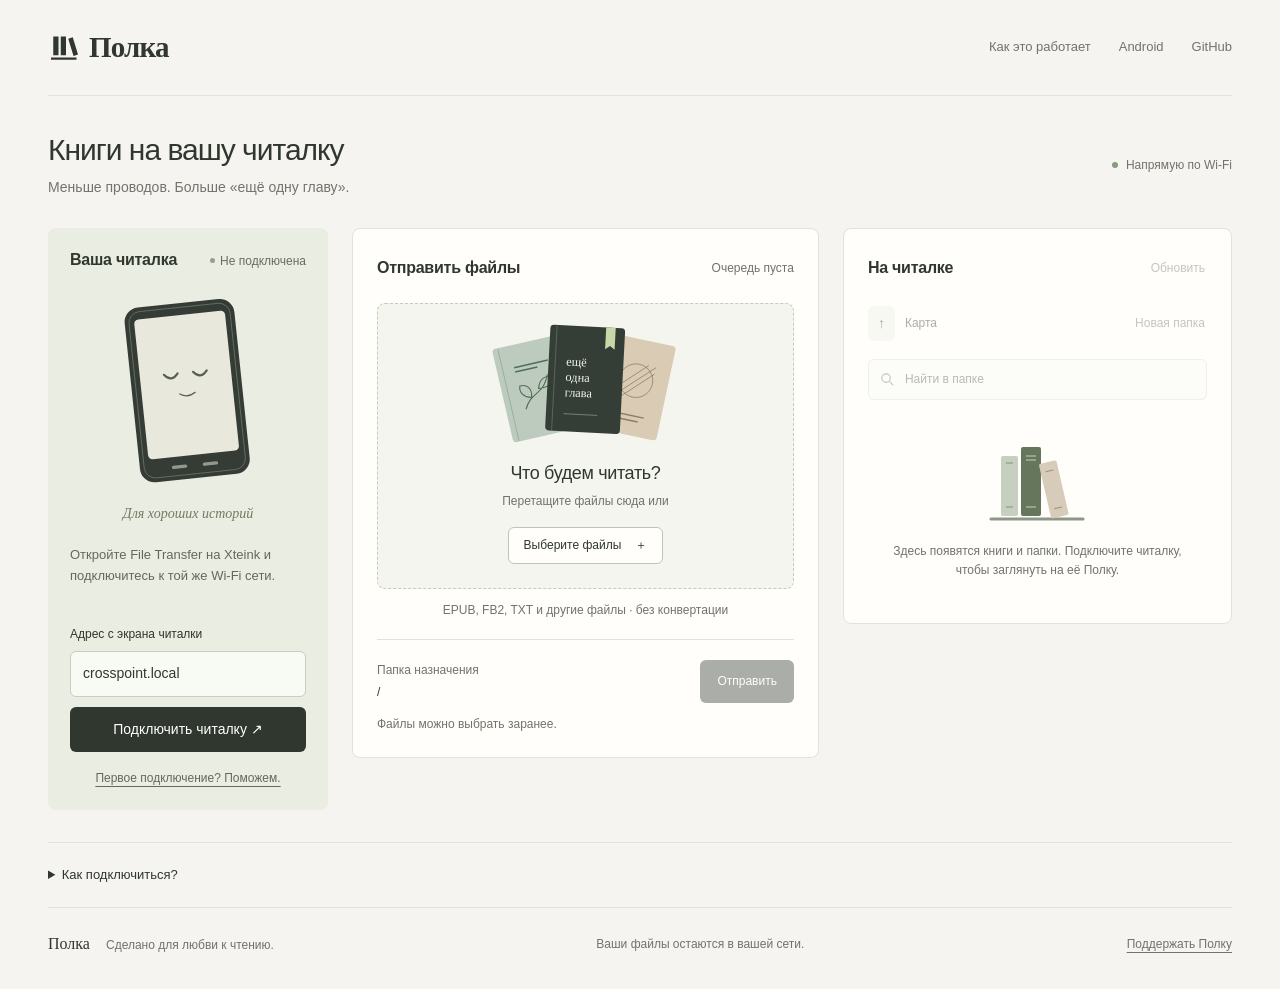
==== commit 567af9d7: "Redesign Polka web client with book illustrations and animated device states" ====
--- a/docs/index.html
+++ b/docs/index.html
@@ -3,48 +3,77 @@
 <head>
 <meta charset="utf-8">
 <meta name="viewport" content="width=device-width, initial-scale=1">
-<meta name="theme-color" content="#f4f3f0">
+<meta name="theme-color" content="#f5f4f0">
 <meta name="description" content="Полка — отправляйте книги и файлы на Xteink по Wi-Fi прямо из браузера. Для прошивки CrossPoint.">
 <title>Полка — файлы на Xteink по Wi-Fi</title>
 <link rel="icon" href="data:image/svg+xml,%3Csvg xmlns='http://www.w3.org/2000/svg' viewBox='0 0 40 40'%3E%3Cpath fill='%23272420' d='M7 6h7v25H7zm10 0h7v25h-7zm10 3 6-2 7 23-6 2zM4 34h34v3H4z'/%3E%3C/svg%3E">
-<link rel="stylesheet" href="./web.css">
-<script type="module" src="./app.mjs"></script>
+<link rel="stylesheet" href="./web.css?v=20261117-2">
+<script type="module" src="./app.mjs?v=20261117-2"></script>
 </head>
 <body>
+<svg class="icon-definitions" xmlns="http://www.w3.org/2000/svg" aria-hidden="true"><defs>
+<symbol id="icon-book" viewBox="0 0 24 24"><path d="M5 4h12a2 2 0 0 1 2 2v15H6a3 3 0 0 1-3-3V6a2 2 0 0 1 2-2Z"/><path d="M3 17h16M7 4v13m3-8h5m-5 3h4"/></symbol>
+<symbol id="icon-folder" viewBox="0 0 24 24"><path d="M3 7a2 2 0 0 1 2-2h5l2 3h7a2 2 0 0 1 2 2v9H3V7Z"/></symbol>
+<symbol id="icon-check" viewBox="0 0 24 24"><path d="m5 12 4 4L19 6"/></symbol>
+</defs></svg>
 <div class="shell">
 <header>
   <a class="brand" href="./" aria-label="Полка — главная"><svg width="30" height="30" viewBox="0 0 40 40" aria-hidden="true"><path fill="currentColor" d="M7 6h7v25H7zm10 0h7v25h-7zm10 3 6-2 7 23-6 2zM4 34h34v3H4z"/></svg>Полка</a>
-  <nav aria-label="О проекте"><a href="./android.html">Для Android</a><a href="https://github.com/Pinchedmon/polka">GitHub</a></nav>
+  <nav aria-label="О проекте"><a href="#help">Как это работает</a><a href="./android.html">Android</a><a href="https://github.com/Pinchedmon/polka">GitHub</a></nav>
 </header>
 <main>
-  <div class="title"><h1>Файлы на читалку</h1><p>С компьютера или телефона на Xteink. По Wi-Fi.</p></div>
-  <section class="connection" aria-labelledby="connection-title">
-    <div><h2 id="connection-title">Подключение</h2><p id="device-status" role="status">Откройте File Transfer на читалке и подключитесь к той же Wi-Fi сети.</p></div>
+  <div class="title"><div><h1>Книги на вашу читалку</h1><p>Меньше проводов. Больше «ещё одну главу».</p></div><span class="local-note"><span class="status-dot"></span>Напрямую по Wi-Fi</span></div>
+  <div class="desk">
+  <section class="connection" data-state="offline" aria-labelledby="connection-title">
+    <div class="connection-heading"><h2 id="connection-title">Ваша читалка</h2><span id="connection-label" class="connection-label">Не подключена</span></div>
+    <div class="reader-art" aria-hidden="true">
+      <svg class="reader-drawing" viewBox="0 0 260 240" fill="none">
+        <g class="reader-body">
+          <rect x="66" y="14" width="128" height="204" rx="17" fill="#353b35"/>
+          <rect x="71" y="19" width="118" height="194" rx="13" stroke="#697166"/>
+          <rect x="77" y="28" width="106" height="163" rx="5" fill="#e8e9dc"/>
+          <g class="reader-sleep" stroke="#57604e" stroke-width="2.5" stroke-linecap="round"><path d="M105 95q8 10 16 0m18 0q8 10 16 0"/><path d="M121 119q9 6 18 0" stroke-width="1.5"/></g>
+          <g class="reader-page" fill="#67715d"><path d="M92 53h58v4H92zm0 16h76v2H92zm0 8h76v2H92zm0 8h65v2H92zm0 18h76v2H92zm0 8h76v2H92zm0 8h53v2H92zm0 18h76v2H92zm0 8h66v2H92z"/><path d="M156 28h13v27l-6.5-5-6.5 5V28Z" fill="#a4b889"/></g>
+          <rect x="103" y="201" width="18" height="4" rx="2" fill="#92998a"/><rect x="139" y="201" width="18" height="4" rx="2" fill="#92998a"/>
+          <g class="reader-transfer"><rect x="100" y="78" width="60" height="72" rx="4" fill="#f6f6ed" stroke="#9baa8e"/><path d="M113 95h34m-34 8h34m-34 8h23" stroke="#839274" stroke-width="2"/><path d="m123 129 7 7 12-15" stroke="#506c47" stroke-width="2.5"/></g>
+        </g>
+        <g class="reader-signal" stroke="#617b56" stroke-width="2.5" stroke-linecap="round"><path d="M208 55q7 7 0 14"/><path d="M216 47q15 15 0 30"/><path d="M224 39q23 23 0 46"/></g>
+      </svg>
+      <span id="reader-caption">Для хороших историй</span>
+    </div>
+    <p id="device-status" role="status">Откройте File Transfer на Xteink и подключитесь к той же Wi-Fi сети.</p>
     <form id="connect-form">
       <label for="address">Адрес с экрана читалки</label>
-      <div class="input-row"><input id="address" name="address" type="text" placeholder="192.168.1.100" value="crosspoint.local" autocomplete="off" autocapitalize="none" spellcheck="false" required><button id="connect" type="submit">Подключить</button></div>
+      <div class="input-row"><input id="address" name="address" type="text" placeholder="192.168.1.100" value="crosspoint.local" autocomplete="off" autocapitalize="none" spellcheck="false" required><button id="connect" type="submit">Подключить читалку <span aria-hidden="true">↗</span></button></div>
     </form>
+    <a class="connection-help" href="#help">Первое подключение? Поможем.</a>
   </section>
+  <div class="work-area">
   <p id="notice" class="notice" role="status" hidden></p>
   <div class="workspace">
     <section class="transfer" aria-labelledby="transfer-title">
       <div class="section-title"><h2 id="transfer-title">Отправить файлы</h2><span id="queue-count" class="muted">Очередь пуста</span></div>
-      <label class="drop" id="drop" for="files"><svg width="32" height="32" viewBox="0 0 32 32" fill="none" stroke="currentColor" stroke-width="1.5" aria-hidden="true"><path d="M16 22V5m-6 6 6-6 6 6M5 21v6h22v-6"/></svg><strong>Выберите или перетащите файлы</strong><span>Книги, шрифты, заставки — любые файлы</span><input id="files" type="file" multiple></label>
-      <p class="hint">Передача не конвертирует файлы. Форматы для чтения зависят от прошивки.</p>
+      <label class="drop" id="drop" for="files"><img class="book-art" src="./assets/books.svg" width="300" height="174" alt="" draggable="false"><strong>Что будем читать?</strong><span>Перетащите файлы сюда или</span><span class="choose-files">Выберите файлы <span aria-hidden="true">＋</span></span><input id="files" type="file" multiple aria-label="Выбрать файлы для отправки"></label>
+      <p class="hint format-hint">EPUB, FB2, TXT и другие файлы · без конвертации</p>
       <ul id="queue" class="queue" aria-label="Очередь передачи"></ul>
+      <div id="overall" class="overall" hidden><div><span id="overall-label">Передаём книги</span><span id="overall-value">0%</span></div><div class="overall-track" role="progressbar" aria-label="Общий прогресс передачи" aria-valuemin="0" aria-valuemax="100" aria-valuenow="0" id="overall-progress"><span id="overall-fill"></span></div></div>
       <div class="send-bar"><div><span class="muted">Папка назначения</span><strong id="destination">/</strong></div><button id="send" disabled>Отправить</button><button id="cancel" class="secondary" hidden>Остановить</button></div>
-      <p id="transfer-status" class="hint" role="status">Можно выбрать файлы до подключения.</p>
+      <p id="transfer-status" class="hint transfer-hint" role="status">Файлы можно выбрать заранее.</p>
+      <button id="clear-done" class="text-button clear-done" hidden>Убрать отправленные из очереди</button>
     </section>
     <section class="shelf" aria-labelledby="shelf-title">
       <div class="section-title"><h2 id="shelf-title">На читалке</h2><button id="refresh" class="text-button" disabled>Обновить</button></div>
-      <div class="folder-toolbar"><button id="up" class="secondary" aria-label="В родительскую папку" disabled>↑</button><span id="folder-path">/</span><button id="new-folder" class="text-button" disabled>Новая папка</button></div>
+      <div class="folder-toolbar"><button id="up" class="secondary" aria-label="В родительскую папку" disabled>↑</button><nav id="folder-path" aria-label="Путь папки">/</nav><button id="new-folder" class="text-button" disabled>Новая папка</button></div>
+      <label class="search-box"><svg width="17" height="17" viewBox="0 0 24 24" fill="none" stroke="currentColor" stroke-width="1.6" aria-hidden="true"><circle cx="10" cy="10" r="6"/><path d="m15 15 5 5"/></svg><input id="file-search" type="search" placeholder="Найти в папке" aria-label="Поиск в текущей папке" disabled></label>
+      <div id="shelf-illustration" class="shelf-illustration" aria-hidden="true"><svg width="120" height="108" viewBox="0 0 120 108" fill="none"><path d="M14 89h92" stroke="#8e9787" stroke-width="3" stroke-linecap="round"/><rect x="24" y="26" width="17" height="60" rx="2" fill="#c7cfc0"/><path d="M29 33h7m-7 44h7" stroke="#819376"/><rect x="44" y="17" width="20" height="69" rx="2" fill="#65765d"/><path d="M49 26h10m-10 4h10m-10 47h10" stroke="#c4d1bb"/><g transform="rotate(-13 86 86)"><rect x="74" y="30" width="18" height="56" rx="2" fill="#d7ccb9"/><path d="M79 39h8m-8 38h8" stroke="#9e9077"/></g></svg></div>
       <p id="folder-status" class="empty" role="status">Подключите Xteink, чтобы выбрать папку и увидеть файлы на карте памяти.</p>
       <ul id="remote-files" class="remote-files" aria-label="Файлы на читалке"></ul>
     </section>
   </div>
-  <details class="help"><summary>Как подключиться?</summary><ol><li>На Xteink с CrossPoint откройте <b>File Transfer</b>. Оставьте этот экран открытым до конца передачи.</li><li>Подключите оба устройства к одной Wi-Fi сети. Если используете точку доступа читалки, сначала откройте Полку, затем подключитесь к сети CrossPoint-Reader.</li><li>Введите IP-адрес или ссылку с экрана читалки. Для точки доступа обычно используется <button id="hotspot" class="text-button">192.168.4.1</button>.</li><li>В Chrome разрешите сайту доступ к локальной сети. Нужна прошивка с поддержкой CORS; в старых версиях или других браузерах подключение может блокироваться.</li><li>Выберите папку, добавьте файлы и нажмите «Отправить». Файлы с совпадающими именами не заменяются.</li></ol><p>Если соединение блокируется, <a id="device-link" href="http://crosspoint.local/files" target="_blank" rel="noopener noreferrer">откройте встроенный интерфейс читалки</a> или используйте <a href="./android.html">приложение для Android</a>. Заводская прошивка Xteink не поддерживается.</p></details>
+  </div></div>
+  <details class="help" id="help"><summary>Как подключиться?</summary><ol><li>На Xteink с CrossPoint откройте <b>File Transfer</b>. Оставьте этот экран открытым до конца передачи.</li><li>Подключите оба устройства к одной Wi-Fi сети. Если используете точку доступа читалки, сначала откройте Полку, затем подключитесь к сети CrossPoint-Reader.</li><li>Введите IP-адрес или ссылку с экрана читалки. Для точки доступа обычно используется <button id="hotspot" class="text-button">192.168.4.1</button>.</li><li>В Chrome разрешите сайту доступ к локальной сети. Нужна прошивка с поддержкой CORS; в старых версиях или других браузерах подключение может блокироваться.</li><li>Выберите папку, добавьте файлы и нажмите «Отправить». Файлы с совпадающими именами не заменяются.</li></ol><p>Если соединение блокируется, <a id="device-link" href="http://crosspoint.local/files" target="_blank" rel="noopener noreferrer">откройте встроенный интерфейс читалки</a> или используйте <a href="./android.html">приложение для Android</a>. Заводская прошивка Xteink не поддерживается.</p></details>
 </main>
-<footer><span>Файлы идут напрямую на читалку, без облачного хранилища.</span><a href="https://new.donatepay.ru/donate/1536180">Поддержать Полку</a></footer>
+<footer><span class="footer-brand">Полка <span>Сделано для любви к чтению.</span></span><span>Ваши файлы остаются в вашей сети.</span><a href="https://new.donatepay.ru/donate/1536180">Поддержать Полку</a></footer>
 </div>
 <dialog id="folder-dialog"><form id="folder-form"><h2>Новая папка</h2><label for="folder-name">Название</label><input id="folder-name" maxlength="100" required autocomplete="off"><p id="folder-error" role="alert"></p><div class="dialog-actions"><button type="button" id="folder-cancel" class="secondary">Отмена</button><button type="submit" id="folder-create">Создать</button></div></form></dialog>
 <noscript><p>Для подключения и передачи файлов включите JavaScript.</p></noscript>
--- a/docs/web.css
+++ b/docs/web.css
@@ -1,4 +1,226 @@
-:root{color-scheme:light;--paper:#f4f3f0;--surface:#fff;--ink:#272420;--muted:#6c6862;--line:#dedbd5;--accent:#b64222;font-family:system-ui,-apple-system,BlinkMacSystemFont,"Segoe UI",sans-serif;color:var(--ink);background:var(--paper);font-size:15px;line-height:1.5}
-*{box-sizing:border-box}body{margin:0}button,input{font:inherit}a{color:inherit;text-underline-offset:4px}button,a,input,summary{touch-action:manipulation}button{border:1px solid transparent;border-radius:6px;background:var(--ink);color:white;padding:9px 16px;cursor:pointer;white-space:nowrap}button:hover:not(:disabled){filter:brightness(1.2)}button:disabled{opacity:.45;cursor:default}button.secondary{background:var(--paper);border-color:var(--line);color:var(--ink)}button.text-button{padding:4px 0;color:var(--muted);background:transparent;border:0;text-decoration:underline;text-underline-offset:4px}button.text-button:hover{color:var(--ink)}:focus-visible{outline:3px solid var(--accent);outline-offset:4px}input{border:1px solid #a5a099;border-radius:6px;padding:10px 12px;min-width:0;background:var(--surface);color:var(--ink)}input:disabled{opacity:.6}.shell{max-width:1160px;margin:auto;padding:0 32px}header{display:flex;align-items:center;justify-content:space-between;gap:20px;padding:28px 0}.brand{display:flex;align-items:center;gap:10px;font:700 27px/1.2 Georgia,serif;text-decoration:none}nav{display:flex;gap:24px;font-size:14px}nav a{text-decoration:none}nav a:hover{text-decoration:underline}.title{padding:24px 0 28px}h1{font-size:28px;letter-spacing:-.8px;line-height:1.2;margin:0 0 8px}h2{font-size:18px;line-height:1.3;letter-spacing:-.3px;margin:0;font-weight:600}p{margin:8px 0}.title p,.connection p,.muted,.hint{color:var(--muted)}.connection{display:grid;grid-template-columns:1fr 1fr;gap:36px;padding:24px;background:var(--surface);border:1px solid var(--line);border-radius:8px;align-items:center}.connection p{font-size:14px;max-width:48ch}label{display:block;font-size:13px;margin-bottom:6px}.input-row{display:flex;gap:8px}.input-row input{flex:1;width:100%}.notice{padding:14px 18px;border-left:3px solid var(--accent);background:#f6e9e3;color:#81351f;overflow-wrap:anywhere}.workspace{display:grid;grid-template-columns:minmax(0,1.1fr) minmax(0,1fr);gap:32px;margin-top:32px;align-items:start}.section-title{display:flex;justify-content:space-between;align-items:center;gap:12px;margin-bottom:18px}.section-title span{font-size:13px}.drop{position:relative;display:flex;flex-direction:column;align-items:center;justify-content:center;gap:12px;min-height:190px;padding:24px;text-align:center;background:var(--surface);border:1px dashed #a5a099;border-radius:8px;cursor:pointer;margin:0}.drop strong{font-size:16px;font-weight:500}.drop span{font-size:13px;color:var(--muted)}.drop input{position:absolute;width:100%;height:100%;inset:0;opacity:0;cursor:pointer}.drop:focus-within,.drop.dragover{outline:2px solid var(--ink);outline-offset:3px;background:#eae8e2}.drop[aria-disabled=true]{opacity:.6;cursor:default}.hint{font-size:13px;margin:12px 0}.queue,.remote-files{list-style:none;padding:0;margin:16px 0}.queue li,.remote-files li{display:flex;align-items:center;gap:12px;min-height:58px;border-bottom:1px solid var(--line);padding:10px 0}.file-info{min-width:0;flex:1}.file-name{display:block;overflow-wrap:anywhere;font-size:14px}.file-detail{font-size:12px;color:var(--muted);display:block}.file-size{font-size:12px;color:var(--muted);white-space:nowrap;font-variant-numeric:tabular-nums}.queue button{background:transparent;color:var(--muted);padding:4px 8px;font-size:20px}.queue progress{display:block;width:100%;height:4px;margin:8px 0 3px;accent-color:var(--accent)}.queue li[data-state=error] .file-detail{color:#a02e1a}.queue li[data-state=done] .file-detail{color:#486743}.send-bar{display:flex;align-items:center;gap:12px;padding:18px 0 0}.send-bar>div{flex:1;min-width:0}.send-bar span{display:block;font-size:12px}.send-bar strong{display:block;font-weight:500;overflow-wrap:anywhere}.folder-toolbar{display:flex;align-items:center;gap:12px;min-height:42px}.folder-toolbar>span{min-width:0;flex:1;font-size:14px;overflow-wrap:anywhere}.folder-toolbar>button:first-child{padding:7px 12px}.empty{font-size:14px;color:var(--muted);padding:32px 24px;background:#eae8e2;border-radius:8px;margin:18px 0}.remote-files{max-height:460px;overflow:auto}.remote-files button{display:flex;align-items:center;gap:10px;white-space:normal;text-align:left;flex:1;min-width:0;padding:0;background:transparent;color:var(--ink);border:0}.remote-files button span:last-child{overflow-wrap:anywhere}.folder-icon{font-size:20px;line-height:1;color:var(--muted)}.help{margin:36px 0 0;padding:20px 0;border-top:1px solid var(--line);font-size:14px}.help summary{cursor:pointer;font-weight:500}.help ol{padding-left:22px;max-width:85ch;color:var(--muted)}.help li{padding:5px 0}.help p{max-width:85ch;color:var(--muted)}footer{display:flex;justify-content:space-between;gap:24px;color:var(--muted);font-size:12px;padding:28px 0 36px;border-top:1px solid var(--line)}dialog{background:var(--surface);color:var(--ink);width:min(420px,calc(100% - 32px));border:1px solid var(--line);border-radius:8px;padding:24px}dialog::backdrop{background:#0006}dialog h2{margin-bottom:20px}dialog input{width:100%}.dialog-actions{display:flex;justify-content:flex-end;gap:10px;margin-top:20px}#folder-error{font-size:13px;color:#a02e1a}[hidden]{display:none!important}
-@media(max-width:850px){.connection{grid-template-columns:1fr;gap:16px}.workspace{gap:24px}.shell{padding:0 24px}}
-@media(max-width:640px){.shell{padding:0 16px}header{padding:24px 0}nav{gap:16px;font-size:13px}.title{padding:16px 0 24px}h1{font-size:26px}.connection{padding:20px}.input-row{flex-wrap:wrap}.input-row input{flex-basis:100%;font-size:16px}.input-row button{width:100%}.workspace{grid-template-columns:1fr;margin-top:28px;gap:28px}.drop{min-height:164px}.remote-files{max-height:340px}footer{flex-direction:column;gap:10px}.help{margin-top:28px}}
+:root {
+  color-scheme: light;
+  --paper: #f5f4f0;
+  --surface: #fffefa;
+  --ink: #30372f;
+  --muted: #70746a;
+  --line: #e1e3da;
+  --accent: #59774c;
+  --soft: #edf0e7;
+  --ease: cubic-bezier(.22, 1, .36, 1);
+  font-family: -apple-system, BlinkMacSystemFont, "Segoe UI", sans-serif;
+  color: var(--ink);
+  background: var(--paper);
+  font-size: 14px;
+  line-height: 1.55;
+  font-synthesis: none;
+}
+* { box-sizing: border-box; }
+body { margin: 0; }
+.icon-definitions { position: absolute; width: 0; height: 0; overflow: hidden; }
+button, input { font: inherit; }
+a { color: inherit; text-underline-offset: 4px; }
+button, a, input, summary { touch-action: manipulation; -webkit-tap-highlight-color: transparent; }
+button { border: 1px solid transparent; border-radius: 6px; background: var(--ink); color: #fff; padding: 11px 16px; cursor: pointer; white-space: nowrap; transition: background .18s, transform .18s var(--ease), opacity .18s; }
+button:hover:not(:disabled) { background: #485441; }
+button:active:not(:disabled) { transform: scale(.97); transition-duration: .08s; }
+button:disabled { opacity: .4; cursor: default; }
+button.secondary { background: var(--soft); border-color: transparent; color: var(--ink); }
+button.secondary:hover:not(:disabled) { background: #dfe5d7; }
+button.text-button { min-height: 40px; padding: 6px 2px; color: var(--muted); background: transparent; border: 0; font-size: 12px; text-decoration: none; }
+button.text-button:hover:not(:disabled) { color: var(--ink); text-decoration: underline; }
+:focus-visible { outline: 2px solid var(--accent); outline-offset: 4px; }
+input { border: 1px solid #c9cec1; border-radius: 6px; padding: 11px 12px; min-width: 0; background: var(--surface); color: var(--ink); transition: border-color .2s, background .2s; }
+input:focus { border-color: var(--accent); }
+input:disabled { opacity: .5; }
+.shell { max-width: 1360px; margin: auto; padding: 0 48px; }
+header { display: flex; align-items: center; justify-content: space-between; gap: 20px; padding: 30px 0; border-bottom: 1px solid var(--line); }
+.brand { display: flex; align-items: center; gap: 11px; font: 600 29px/1.2 Georgia, "Times New Roman", serif; letter-spacing: -.8px; text-decoration: none; }
+header nav { display: flex; align-items: center; gap: 28px; font-size: 13px; color: var(--muted); }
+header nav a { text-decoration: none; transition: color .2s; }
+header nav a:hover { color: var(--ink); }
+.title { display: flex; justify-content: space-between; align-items: center; gap: 24px; padding: 36px 0 30px; }
+h1 { font-size: 30px; font-weight: 500; letter-spacing: -1px; line-height: 1.2; margin: 0 0 9px; }
+h2 { font-size: 16px; line-height: 1.3; margin: 0; font-weight: 600; letter-spacing: -.25px; }
+p { margin: 8px 0; }
+.title p { margin: 0; color: var(--muted); font-size: 14px; }
+.local-note { display: flex; align-items: center; gap: 8px; font-size: 12px; color: var(--muted); }
+.status-dot { width: 6px; height: 6px; background: #899b79; border-radius: 50%; }
+/* 1264px canvas = 280px connection + 24px gutter + 960px working area. */
+.desk { display: grid; grid-template-columns: 280px minmax(0, 1fr); gap: 24px; align-items: start; }
+.connection { padding: 22px; background: #e9ede2; border-radius: 8px; }
+.connection-heading { display: flex; align-items: center; justify-content: space-between; gap: 8px; }
+.connection-label { font-size: 12px; color: #656f5c; display: flex; align-items: center; gap: 5px; }
+.connection-label::before { content: ""; width: 5px; height: 5px; border-radius: 50%; background: #969f8d; }
+.reader-art { position: relative; text-align: center; padding: 12px 0 14px; }
+.reader-drawing { display: block; width: 224px; max-width: 100%; height: 222px; margin: 0 auto; }
+.reader-body { transform-origin: 130px 125px; transform: rotate(-6deg); transition: transform .65s var(--ease); }
+.reader-sleep, .reader-page, .reader-transfer { transition: opacity .35s; }
+.reader-page, .reader-transfer { opacity: 0; }
+.reader-signal { opacity: 0; transition: opacity .3s; }
+#reader-caption { display: block; font: italic 14px/1.3 Georgia, serif; color: #707b64; }
+#device-status { min-height: 64px; font-size: 13px; color: #626b59; margin: 8px 0 16px; }
+.connection[data-state="connecting"] .reader-body { animation: reader-wake 1.8s ease-in-out infinite; }
+.connection[data-state="connecting"] .reader-signal { opacity: 1; animation: signal 1.2s ease-in-out infinite; }
+.connection[data-state="connected"] .reader-body, .connection[data-state="transferring"] .reader-body { transform: rotate(0); }
+.connection[data-state="connected"] .reader-sleep, .connection[data-state="transferring"] .reader-sleep { opacity: 0; }
+.connection[data-state="connected"] .reader-page { opacity: 1; }
+.connection[data-state="connected"] .connection-label::before, .connection[data-state="transferring"] .connection-label::before { background: #5c7d49; }
+.connection[data-state="transferring"] .reader-transfer { opacity: 1; animation: paper-arrive 1.8s var(--ease) infinite; }
+.connection[data-state="transferring"] .reader-signal { opacity: 1; animation: signal 1.2s ease-in-out infinite; }
+label { display: block; font-size: 12px; margin-bottom: 7px; }
+.input-row { display: flex; flex-direction: column; gap: 10px; }
+.input-row input { width: 100%; background: #f8faf4; font-size: 14px; }
+.input-row button { display: flex; justify-content: center; align-items: center; gap: 12px; width: 100%; }
+.connection-help { display: block; margin-top: 17px; text-align: center; font-size: 12px; color: #626b59; }
+.work-area { min-width: 0; }
+.workspace { display: grid; grid-template-columns: minmax(0, 1.2fr) minmax(0, 1fr); gap: 24px; align-items: start; }
+.transfer, .shelf { background: var(--surface); border: 1px solid var(--line); padding: 24px; border-radius: 8px; min-width: 0; }
+.section-title { display: flex; justify-content: space-between; align-items: center; gap: 10px; margin-bottom: 20px; min-height: 30px; }
+.section-title .text-button { margin: -6px 0; }
+.section-title span { font-size: 12px; }
+.muted, .hint { color: var(--muted); }
+.drop { position: relative; display: flex; flex-direction: column; align-items: center; justify-content: center; min-height: 283px; padding: 12px 12px 24px; text-align: center; background: #f3f5ee; border: 1px dashed #c3cdb7; border-radius: 8px; cursor: pointer; margin: 0; transition: background .25s, border-color .25s, transform .35s var(--ease); }
+.book-art { display: block; width: 220px; max-width: 100%; height: 138px; object-fit: contain; margin-bottom: 6px; transition: transform .45s var(--ease); }
+.drop strong { font-size: 18px; letter-spacing: -.35px; font-weight: 500; }
+.drop > span { font-size: 12px; color: var(--muted); margin-top: 4px; }
+.drop .choose-files { display: flex; align-items: center; gap: 14px; padding: 8px 15px; margin-top: 16px; border: 1px solid #bcc6b2; border-radius: 6px; color: var(--ink); background: var(--surface); font-size: 12px; }
+.drop input { position: absolute; width: 100%; height: 100%; inset: 0; opacity: 0; cursor: pointer; }
+.drop:hover:not([aria-disabled="true"]) .book-art { transform: translateY(-5px) rotate(-3deg); }
+.drop:focus-within, .drop.dragover { outline: 2px solid var(--accent); outline-offset: 3px; background: #e7eddd; }
+.drop.dragover .book-art { transform: translateY(-10px) rotate(5deg) scale(1.04); }
+.drop[aria-disabled="true"] { cursor: default; }
+.drop[aria-disabled="true"] input { cursor: default; }
+.hint { font-size: 12px; margin: 12px 0; }
+.format-hint { text-align: center; }
+.queue, .remote-files { list-style: none; padding: 0; margin: 16px 0; }
+.queue:empty { display: none; }
+.queue { max-height: 330px; overflow: auto; }
+.queue li, .remote-files li { display: flex; align-items: center; gap: 10px; min-height: 62px; border-bottom: 1px solid var(--line); padding: 12px 0; }
+.queue li { animation: row-arrive .32s var(--ease) both; }
+.file-glyph { flex-shrink: 0; width: 22px; height: 25px; fill: none; stroke: #8b9781; stroke-width: 1.3; stroke-linejoin: round; stroke-linecap: round; }
+.file-info { min-width: 0; flex: 1; }
+.file-name { display: block; overflow-wrap: anywhere; font-size: 13px; }
+.file-detail { font-size: 12px; color: var(--muted); display: block; }
+.file-size { font-size: 12px; color: var(--muted); white-space: nowrap; font-variant-numeric: tabular-nums; }
+.queue button { background: transparent; color: var(--muted); padding: 4px; min-width: 32px; min-height: 40px; font-size: 19px; }
+.queue button:hover:not(:disabled) { background: var(--soft); }
+.queue progress { display: block; width: 100%; height: 3px; margin: 8px 0 5px; accent-color: var(--accent); }
+.queue li[data-state="error"] .file-detail { color: #a23d2e; }
+.queue li[data-state="done"] .file-detail { color: #526f43; }
+.queue li[data-state="done"] .file-glyph { stroke: #526f43; }
+.overall { margin-top: 20px; }
+.overall > div:first-child { display: flex; justify-content: space-between; gap: 12px; font-size: 12px; color: var(--muted); }
+#overall-value { font-variant-numeric: tabular-nums; }
+.overall-track { height: 4px; border-radius: 4px; background: var(--soft); margin-top: 9px; overflow: hidden; }
+.overall-track span { display: block; height: 100%; background: var(--accent); transform: scaleX(0); transform-origin: left; transition: transform .25s linear; }
+.send-bar { display: flex; align-items: center; gap: 12px; padding: 20px 0 0; border-top: 1px solid var(--line); margin-top: 20px; }
+.send-bar > div { flex: 1; min-width: 0; }
+.send-bar span { display: block; font-size: 12px; }
+.send-bar strong { display: block; font-size: 12px; font-weight: 500; overflow-wrap: anywhere; margin-top: 3px; }
+.send-bar button { font-size: 12px; }
+.transfer-hint { margin-bottom: 0; }
+.clear-done { width: 100%; margin-top: 8px; }
+.folder-toolbar { display: flex; align-items: center; gap: 8px; min-height: 40px; margin-bottom: 16px; }
+#folder-path { display: flex; flex: 1; min-width: 0; flex-wrap: wrap; align-items: center; gap: 4px; font-size: 12px; }
+#folder-path button { background: transparent; color: var(--muted); border: 0; padding: 5px 2px; white-space: normal; overflow-wrap: anywhere; font-size: 12px; }
+#folder-path button:last-child { color: var(--ink); }
+.folder-toolbar > button:first-child { padding: 6px 9px; }
+.folder-toolbar > .text-button { font-size: 12px; }
+.search-box { position: relative; display: flex; align-items: center; color: #8b9282; margin-bottom: 0; }
+.search-box svg { position: absolute; left: 11px; pointer-events: none; }
+.search-box input { width: 100%; border-color: var(--line); font-size: 12px; padding: 10px 10px 10px 36px; background: #fafbf7; }
+.shelf-illustration { display: grid; place-items: center; margin-top: 30px; }
+.empty { font-size: 12px; color: var(--muted); text-align: center; padding: 4px 12px 20px; margin: 0; }
+.remote-files { max-height: 385px; overflow: auto; margin: 12px 0 0; }
+.remote-files:empty { display: none; }
+.remote-files li { min-height: 50px; }
+.remote-files button { display: flex; align-items: center; gap: 10px; white-space: normal; text-align: left; flex: 1; min-width: 0; padding: 0; background: transparent; color: var(--ink); border: 0; font-size: 12px; }
+.remote-files button:hover:not(:disabled) { background: #f1f4ec; }
+.remote-files button span:last-child { overflow-wrap: anywhere; }
+.remote-files .file-glyph { width: 19px; height: 21px; }
+.notice { padding: 14px 18px; border: 1px solid #e6c7bc; border-radius: 6px; background: #faf0eb; color: #884531; overflow-wrap: anywhere; margin: 0 0 16px; font-size: 12px; animation: row-arrive .25s var(--ease); }
+.help { margin: 32px 0 0; padding: 22px 0; border-top: 1px solid var(--line); font-size: 13px; }
+.help summary { cursor: pointer; font-weight: 500; }
+.help ol { padding-left: 22px; max-width: 85ch; color: var(--muted); }
+.help li { padding: 5px 0; }
+.help p { max-width: 85ch; color: var(--muted); }
+footer { display: flex; align-items: center; justify-content: space-between; gap: 24px; color: var(--muted); font-size: 12px; padding: 24px 0 32px; border-top: 1px solid var(--line); }
+.footer-brand { color: var(--ink); font-family: Georgia, serif; font-size: 16px; }
+.footer-brand span { margin-left: 12px; font-family: -apple-system, BlinkMacSystemFont, "Segoe UI", sans-serif; font-size: 12px; color: var(--muted); }
+dialog { background: var(--surface); color: var(--ink); width: min(420px, calc(100% - 32px)); border: 1px solid var(--line); border-radius: 8px; padding: 28px; }
+dialog[open] { animation: dialog-arrive .25s var(--ease); }
+dialog::backdrop { background: #20291c66; }
+dialog h2 { margin-bottom: 20px; }
+dialog input { width: 100%; }
+.dialog-actions { display: flex; justify-content: flex-end; gap: 10px; margin-top: 20px; }
+#folder-error { font-size: 12px; color: #a23d2e; }
+[hidden] { display: none !important; }
+@keyframes row-arrive { from { opacity: 0; transform: translateY(7px); } to { opacity: 1; transform: translateY(0); } }
+@keyframes dialog-arrive { from { opacity: 0; transform: translateY(10px) scale(.98); } to { opacity: 1; transform: translateY(0) scale(1); } }
+@keyframes reader-wake { 0%, 100% { transform: rotate(-6deg); } 50% { transform: rotate(-2deg) translateY(-3px); } }
+@keyframes signal { 0%, 100% { opacity: .25; } 50% { opacity: 1; } }
+@keyframes paper-arrive { 0% { transform: translateY(10px); opacity: 0; } 30%, 80% { transform: translateY(0); opacity: 1; } 100% { transform: translateY(-5px); opacity: 0; } }
+@media (max-width: 1180px) {
+  .shell { padding: 0 28px; }
+  .desk { grid-template-columns: 250px minmax(0, 1fr); gap: 20px; }
+  .workspace { gap: 16px; }
+  .transfer, .shelf { padding: 18px; }
+  .section-title { flex-wrap: wrap; gap: 4px; }
+  .folder-toolbar { flex-wrap: wrap; }
+  .folder-toolbar > .text-button { margin-left: auto; }
+}
+@media (max-width: 960px) {
+  .desk { grid-template-columns: 1fr; }
+  .connection { display: grid; grid-template-columns: 140px 1fr 1fr; gap: 0 24px; align-items: center; padding: 20px 24px; }
+  .connection-heading { grid-column: 2 / 4; margin-bottom: 8px; justify-content: start; gap: 16px; }
+  .reader-art { grid-column: 1; grid-row: 1 / 5; padding: 0; }
+  .reader-drawing { height: 146px; }
+  #reader-caption { font-size: 12px; }
+  #device-status { grid-column: 2; min-height: 0; margin: 0; }
+  #connect-form { grid-column: 3; grid-row: 2 / 4; }
+  .connection-help { grid-column: 2; text-align: left; margin-top: 10px; }
+  .input-row { gap: 7px; }
+  .workspace { grid-template-columns: 1.15fr 1fr; gap: 20px; }
+  .transfer, .shelf { padding: 24px; }
+  footer > span:nth-child(2) { display: none; }
+}
+@media (max-width: 640px) {
+  .shell { padding: 0 16px; }
+  header { padding: 22px 0; }
+  .brand { font-size: 26px; }
+  header nav { gap: 16px; font-size: 12px; }
+  header nav a:first-child { display: none; }
+  .title { padding: 26px 0 22px; }
+  h1 { font-size: 26px; letter-spacing: -.8px; }
+  .title p { font-size: 12px; }
+  .local-note { display: none; }
+  .connection { grid-template-columns: 92px minmax(0, 1fr); gap: 0 14px; padding: 20px; }
+  .connection-heading { grid-column: 2; flex-wrap: wrap; gap: 4px 8px; margin-bottom: 8px; }
+  .connection-heading h2 { font-size: 14px; }
+  .connection-label { font-size: 12px; }
+  .reader-art { grid-row: 1 / 3; align-self: center; }
+  .reader-drawing { height: 112px; }
+  #reader-caption { display: none; }
+  #device-status { grid-column: 2; font-size: 12px; }
+  #connect-form { grid-column: 1 / -1; grid-row: auto; margin-top: 16px; }
+  .input-row { flex-direction: row; gap: 8px; }
+  .input-row input { flex: 1; width: 0; font-size: 16px; }
+  .input-row button { width: auto; max-width: 135px; font-size: 12px; white-space: normal; padding: 9px 12px; gap: 4px; }
+  .connection-help { grid-column: 1 / -1; text-align: center; font-size: 12px; margin-top: 13px; }
+  .workspace { grid-template-columns: 1fr; gap: 20px; }
+  .transfer, .shelf { padding: 20px; }
+  .drop { min-height: 260px; }
+  .book-art { height: 124px; }
+  .section-title { flex-wrap: nowrap; }
+  .folder-toolbar { flex-wrap: nowrap; }
+  .shelf-illustration { margin-top: 16px; }
+  .shelf-illustration svg { height: 80px; }
+  .remote-files { max-height: 300px; }
+  footer { flex-wrap: wrap; gap: 12px; }
+  .footer-brand span { display: block; margin-left: 0; margin-top: 4px; }
+  .help { margin-top: 24px; }
+}
+@media (prefers-reduced-motion: reduce) {
+  *, *::before, *::after { animation: none !important; transition: none !important; scroll-behavior: auto !important; }
+}
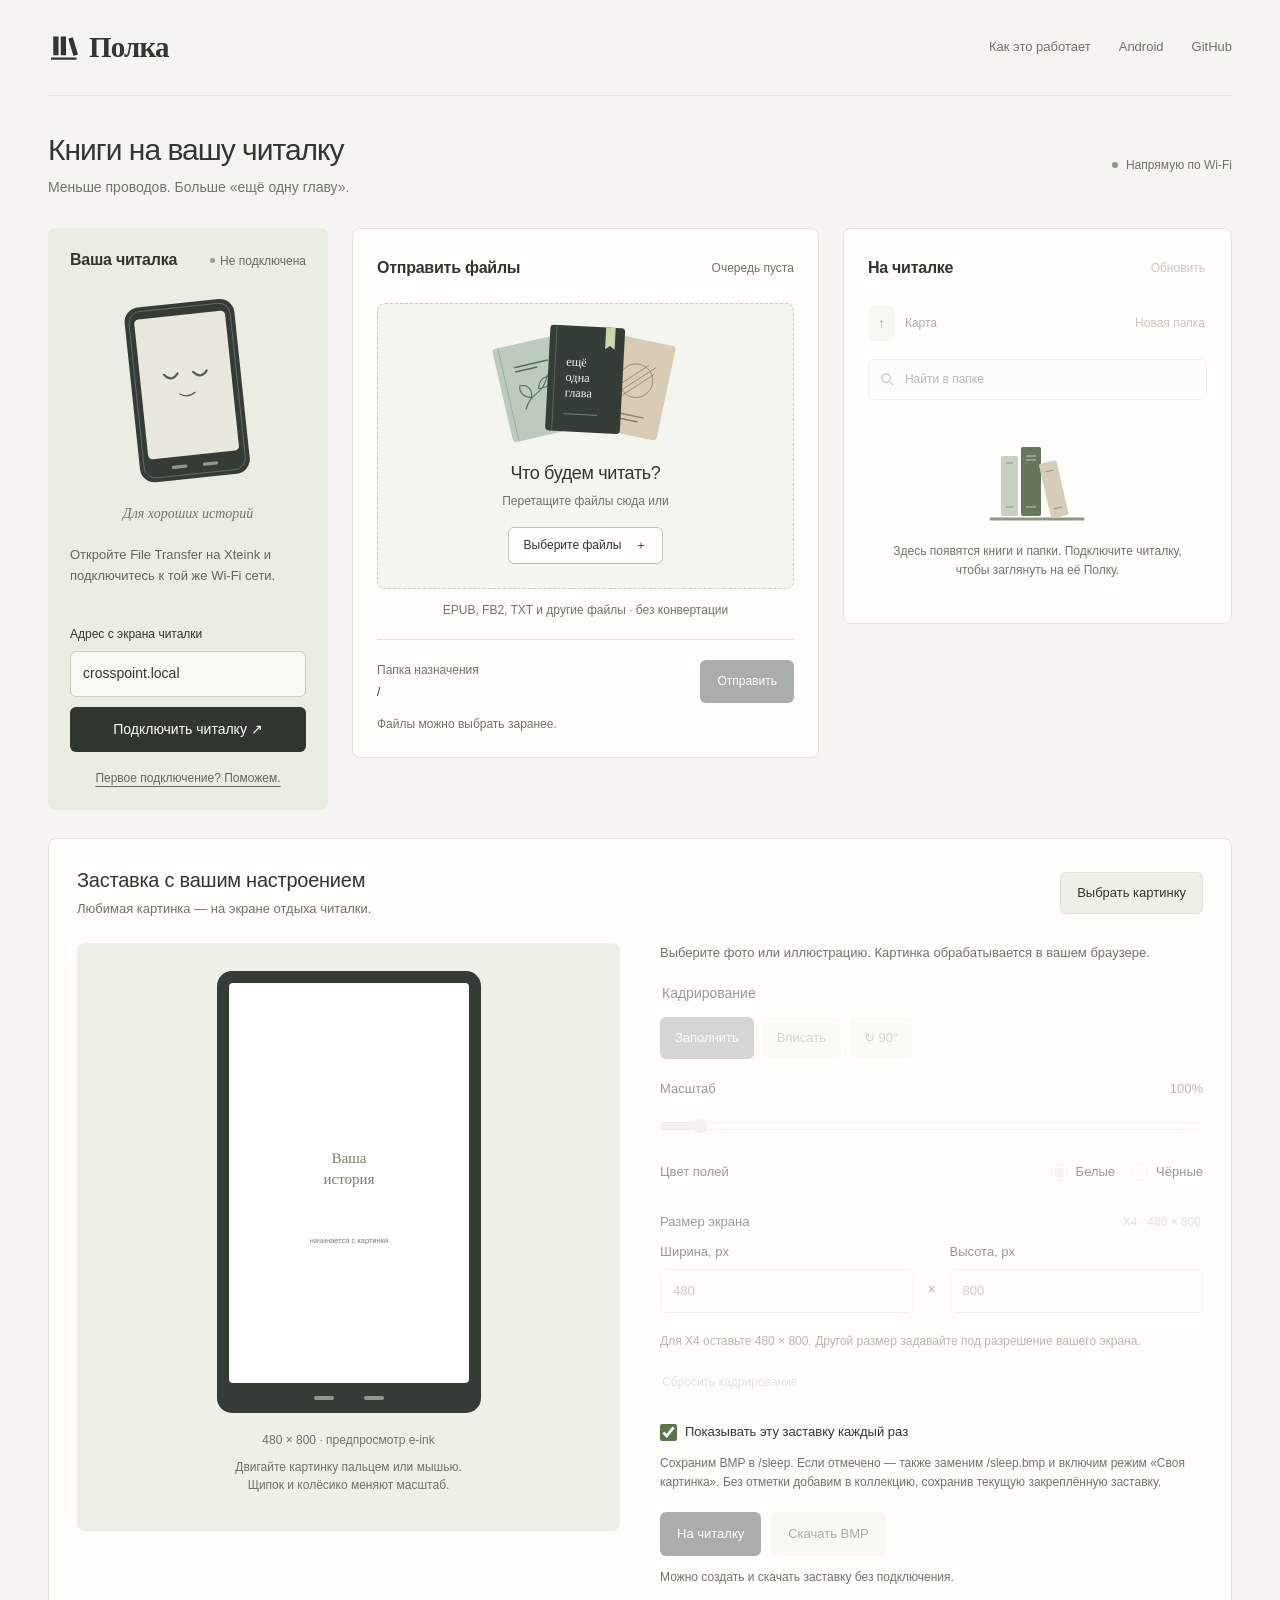
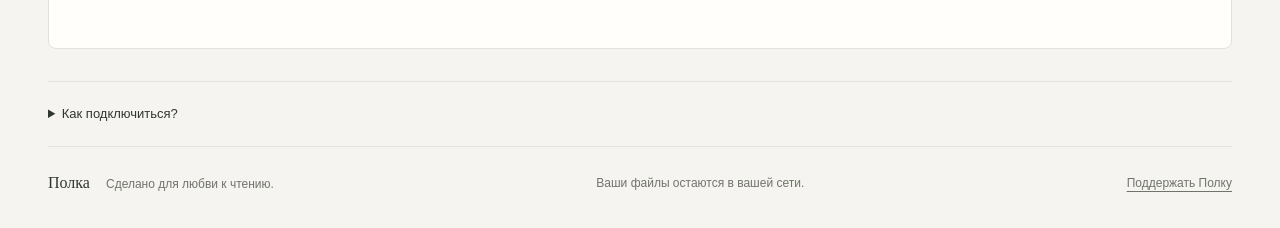
==== commit b212200e: "Add wallpaper crop editor, grayscale BMP preview and reader installation" ====
--- a/docs/index.html
+++ b/docs/index.html
@@ -7,8 +7,8 @@
 <meta name="description" content="Полка — отправляйте книги и файлы на Xteink по Wi-Fi прямо из браузера. Для прошивки CrossPoint.">
 <title>Полка — файлы на Xteink по Wi-Fi</title>
 <link rel="icon" href="data:image/svg+xml,%3Csvg xmlns='http://www.w3.org/2000/svg' viewBox='0 0 40 40'%3E%3Cpath fill='%23272420' d='M7 6h7v25H7zm10 0h7v25h-7zm10 3 6-2 7 23-6 2zM4 34h34v3H4z'/%3E%3C/svg%3E">
-<link rel="stylesheet" href="./web.css?v=20261117-2">
-<script type="module" src="./app.mjs?v=20261117-2"></script>
+<link rel="stylesheet" href="./web.css?v=20261117-3">
+<script type="module" src="./app.mjs?v=20261117-3"></script>
 </head>
 <body>
 <svg class="icon-definitions" xmlns="http://www.w3.org/2000/svg" aria-hidden="true"><defs>
@@ -71,6 +71,29 @@
     </section>
   </div>
   </div></div>
+  <section class="wallpaper" aria-labelledby="wp-title">
+    <div class="wallpaper-heading"><div><h2 id="wp-title">Заставка с вашим настроением</h2><p>Любимая картинка — на экране отдыха читалки.</p></div><label class="image-picker" for="wp-file">Выбрать картинку<input id="wp-file" type="file" accept="image/*"></label></div>
+    <div class="wallpaper-layout">
+      <div class="wallpaper-preview"><div class="preview-device"><canvas id="wp-canvas" width="480" height="800" tabindex="0" aria-label="Предпросмотр заставки. Перетащите картинку для кадрирования. Используйте стрелки клавиатуры для перемещения."></canvas><div class="preview-buttons" aria-hidden="true"><i></i><i></i></div></div><span id="wp-preview-caption">480 × 800 · предпросмотр e-ink</span><p>Двигайте картинку пальцем или мышью.<br>Щипок и колёсико меняют масштаб.</p></div>
+      <div class="wallpaper-tools">
+        <p id="wp-source" class="wp-source">Выберите фото или иллюстрацию. Картинка обрабатывается в вашем браузере.</p>
+        <fieldset id="wp-tools" disabled>
+          <legend>Кадрирование</legend>
+          <div class="wp-tool-row"><button id="wp-fill" class="secondary" type="button" aria-pressed="true">Заполнить</button><button id="wp-fit" class="secondary" type="button" aria-pressed="false">Вписать</button><button id="wp-rotate" class="secondary" type="button" aria-label="Повернуть на 90 градусов">↻ 90°</button></div>
+          <label for="wp-zoom">Масштаб <output id="wp-zoom-value">100%</output></label><input id="wp-zoom" type="range" min="30" max="1200" value="100">
+          <div class="wp-tool-row wp-background"><span>Цвет полей</span><label><input type="radio" name="wp-background" value="white" checked>Белые</label><label><input type="radio" name="wp-background" value="black">Чёрные</label></div>
+          <div class="wp-size-heading"><span>Размер экрана</span><button id="wp-default-size" type="button" class="text-button">X4 · 480 × 800</button></div>
+          <div class="wp-size"><label>Ширина, px<input id="wp-width" type="number" min="64" max="2048" step="1" value="480"></label><span aria-hidden="true">×</span><label>Высота, px<input id="wp-height" type="number" min="64" max="2048" step="1" value="800"></label></div>
+          <p class="hint">Для X4 оставьте 480 × 800. Другой размер задавайте под разрешение вашего экрана.</p>
+          <button id="wp-reset" class="text-button" type="button">Сбросить кадрирование</button>
+        </fieldset>
+        <label class="wp-pin"><input id="wp-pin" type="checkbox" checked>Показывать эту заставку каждый раз</label>
+        <p class="hint">Сохраним BMP в /sleep. Если отмечено — также заменим /sleep.bmp и включим режим «Своя картинка». Без отметки добавим в коллекцию, сохранив текущую закреплённую заставку.</p>
+        <div class="wp-actions"><button id="wp-send" type="button" disabled>На читалку</button><button id="wp-download" type="button" class="secondary" disabled>Скачать BMP</button><button id="wp-stop" type="button" class="secondary" hidden>Остановить</button></div>
+        <p id="wp-status" role="status" class="hint">Можно создать и скачать заставку без подключения.</p>
+      </div>
+    </div>
+  </section>
   <details class="help" id="help"><summary>Как подключиться?</summary><ol><li>На Xteink с CrossPoint откройте <b>File Transfer</b>. Оставьте этот экран открытым до конца передачи.</li><li>Подключите оба устройства к одной Wi-Fi сети. Если используете точку доступа читалки, сначала откройте Полку, затем подключитесь к сети CrossPoint-Reader.</li><li>Введите IP-адрес или ссылку с экрана читалки. Для точки доступа обычно используется <button id="hotspot" class="text-button">192.168.4.1</button>.</li><li>В Chrome разрешите сайту доступ к локальной сети. Нужна прошивка с поддержкой CORS; в старых версиях или других браузерах подключение может блокироваться.</li><li>Выберите папку, добавьте файлы и нажмите «Отправить». Файлы с совпадающими именами не заменяются.</li></ol><p>Если соединение блокируется, <a id="device-link" href="http://crosspoint.local/files" target="_blank" rel="noopener noreferrer">откройте встроенный интерфейс читалки</a> или используйте <a href="./android.html">приложение для Android</a>. Заводская прошивка Xteink не поддерживается.</p></details>
 </main>
 <footer><span class="footer-brand">Полка <span>Сделано для любви к чтению.</span></span><span>Ваши файлы остаются в вашей сети.</span><a href="https://new.donatepay.ru/donate/1536180">Поддержать Полку</a></footer>
--- a/docs/web.css
+++ b/docs/web.css
@@ -224,3 +224,52 @@
 @media (prefers-reduced-motion: reduce) {
   *, *::before, *::after { animation: none !important; transition: none !important; scroll-behavior: auto !important; }
 }
+
+/* Wallpaper editor: preview and exported pixels share the same canvas. */
+.wallpaper { margin-top: 28px; padding: 28px; background: var(--surface); border: 1px solid var(--line); border-radius: 8px; }
+.wallpaper-heading { display: flex; align-items: center; justify-content: space-between; gap: 20px; margin-bottom: 24px; }
+.wallpaper-heading h2 { font-size: 20px; font-weight: 500; }
+.wallpaper-heading p { color: var(--muted); margin: 6px 0 0; font-size: 13px; }
+.image-picker { position: relative; display: inline-flex; align-items: center; padding: 10px 16px; background: var(--soft); border: 1px solid var(--line); border-radius: 6px; font-size: 13px; margin: 0; overflow: hidden; cursor: pointer; }
+.image-picker input { position: absolute; inset: 0; opacity: 0; width: 100%; cursor: pointer; }
+.image-picker:focus-within { outline: 2px solid var(--accent); outline-offset: 3px; }
+.wallpaper-layout { display: grid; grid-template-columns: minmax(0, 1fr) minmax(300px, 1fr); gap: 40px; align-items: start; }
+.wallpaper-preview { min-height: 520px; padding: 28px 16px; background: var(--soft); border-radius: 8px; display: flex; flex-direction: column; align-items: center; justify-content: center; }
+.preview-device { padding: 12px 12px 0; background: #353b35; border-radius: 15px; max-width: 100%; }
+#wp-canvas { display: block; width: 100%; height: auto; border-radius: 4px; touch-action: none; cursor: grab; }
+#wp-canvas:active { cursor: grabbing; }
+#wp-canvas[aria-disabled="true"] { cursor: default; }
+.preview-buttons { display: flex; justify-content: center; gap: 30px; padding: 13px 0; }
+.preview-buttons i { display: block; width: 20px; height: 4px; border-radius: 2px; background: #92998a; }
+#wp-preview-caption { font-size: 12px; color: var(--muted); margin-top: 18px; font-variant-numeric: tabular-nums; }
+.wallpaper-preview p { text-align: center; font-size: 12px; color: var(--muted); }
+.wp-source { font-size: 13px; overflow-wrap: anywhere; color: var(--muted); margin: 0 0 20px; }
+.wallpaper-tools fieldset { padding: 0; border: 0; margin: 0; min-width: 0; }
+.wallpaper-tools legend { font-size: 14px; font-weight: 500; margin-bottom: 12px; }
+.wallpaper-tools fieldset:disabled { opacity: .5; }
+.wp-tool-row { display: flex; align-items: center; flex-wrap: wrap; gap: 8px; margin-bottom: 20px; }
+.wp-tool-row button { font-size: 13px; padding: 10px 14px; }
+.wp-tool-row button[aria-pressed="true"] { background: var(--ink); color: #fff; }
+.wallpaper-tools label { font-size: 13px; }
+.wallpaper-tools output { float: right; font-variant-numeric: tabular-nums; color: var(--muted); }
+#wp-zoom { width: 100%; accent-color: var(--accent); padding: 0; margin: 8px 0 24px; min-height: 24px; }
+.wp-background { gap: 16px; }
+.wp-background > span { font-size: 13px; margin-right: auto; }
+.wp-background label, .wp-pin { display: flex; align-items: center; gap: 8px; margin: 0; cursor: pointer; }
+.wp-background input, .wp-pin input { accent-color: var(--accent); width: 17px; height: 17px; margin: 0; flex-shrink: 0; }
+.wp-size-heading { display: flex; align-items: center; justify-content: space-between; gap: 16px; font-size: 13px; }
+.wp-size { display: grid; grid-template-columns: minmax(0, 1fr) 16px minmax(0, 1fr); align-items: center; gap: 10px; }
+.wp-size input { display: block; width: 100%; margin-top: 6px; font-variant-numeric: tabular-nums; }
+.wp-size > span { text-align: center; padding-top: 18px; color: var(--muted); }
+.wp-pin { margin-top: 20px; }
+.wp-actions { display: flex; align-items: center; flex-wrap: wrap; gap: 10px; margin-top: 20px; }
+.wp-actions button { font-size: 13px; }
+#wp-status { min-height: 40px; overflow-wrap: anywhere; }
+@media (max-width: 740px) {
+  .wallpaper { padding: 20px; }
+  .wallpaper-heading { align-items: start; flex-direction: column; gap: 16px; }
+  .wallpaper-layout { grid-template-columns: 1fr; gap: 24px; }
+  .wallpaper-preview { min-height: 0; padding: 24px 16px; }
+  .wp-size input { font-size: 16px; }
+  .wp-actions button { flex: 1; }
+}
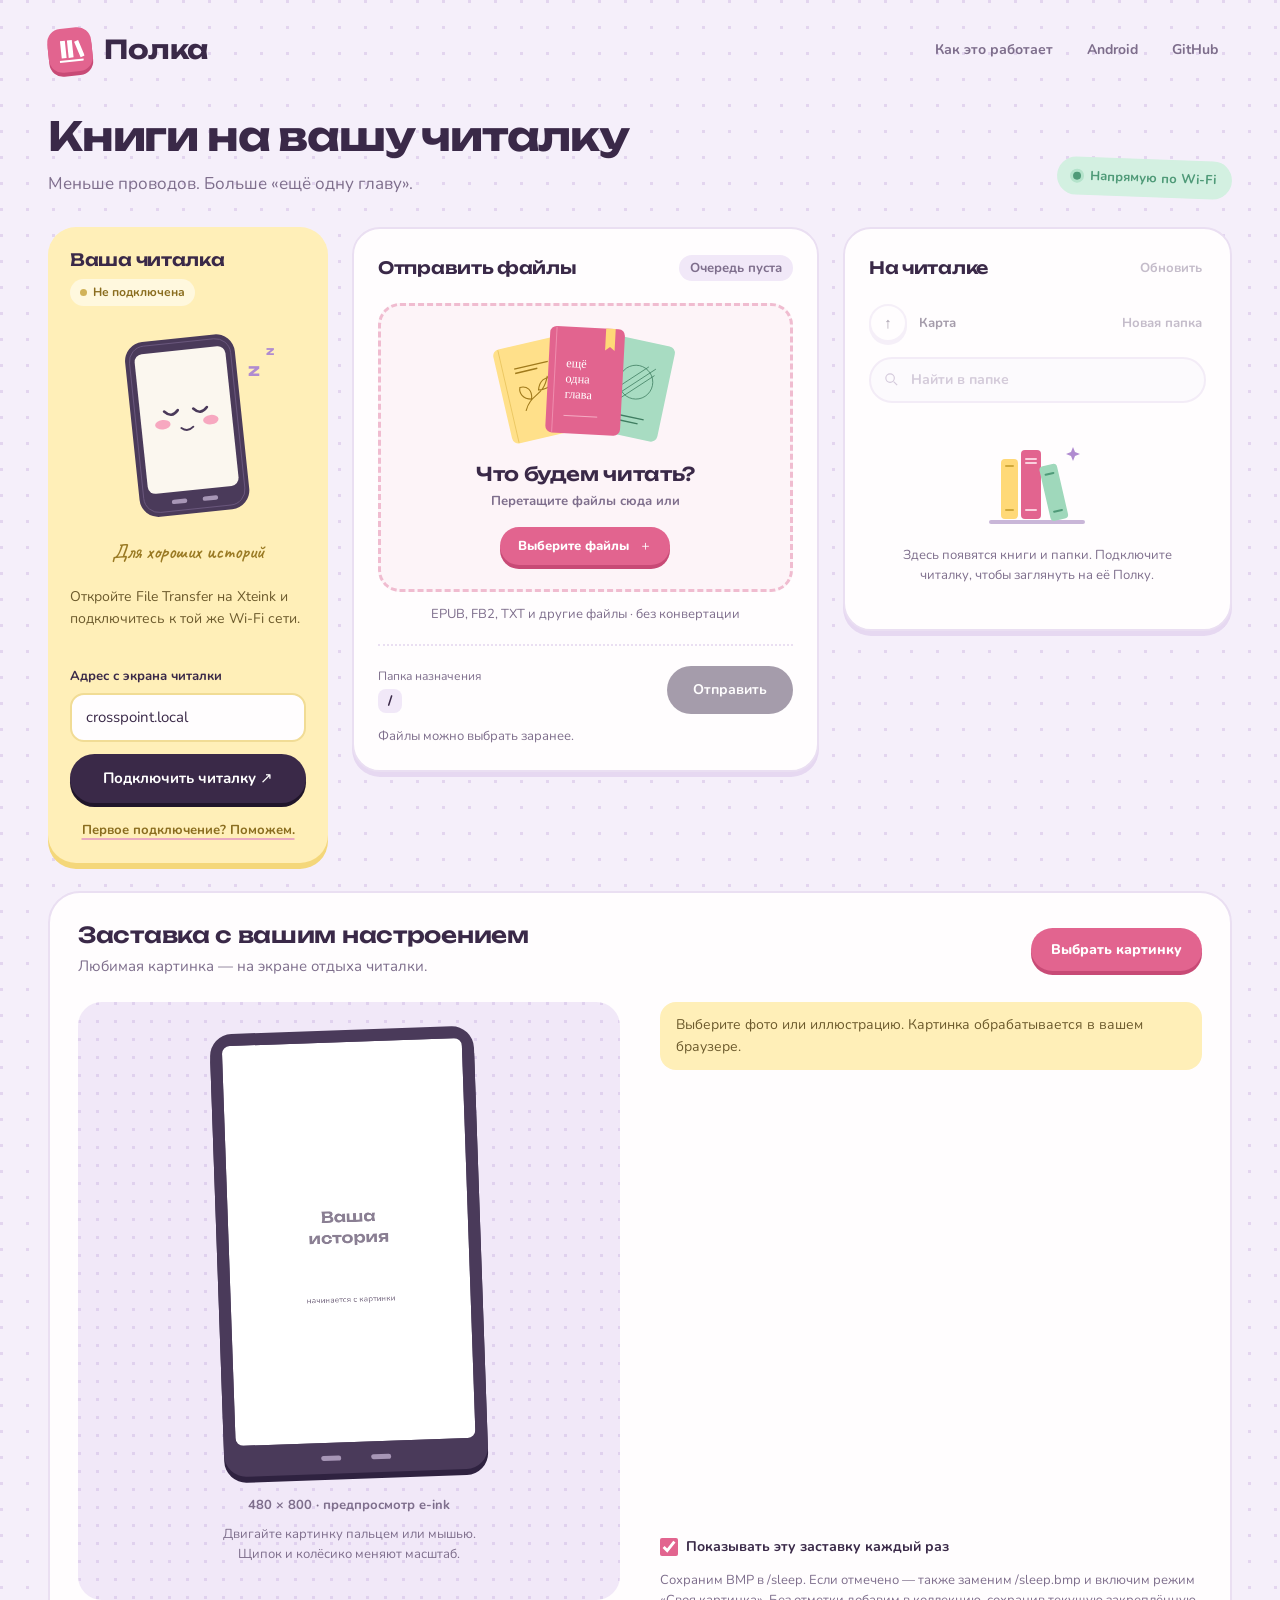
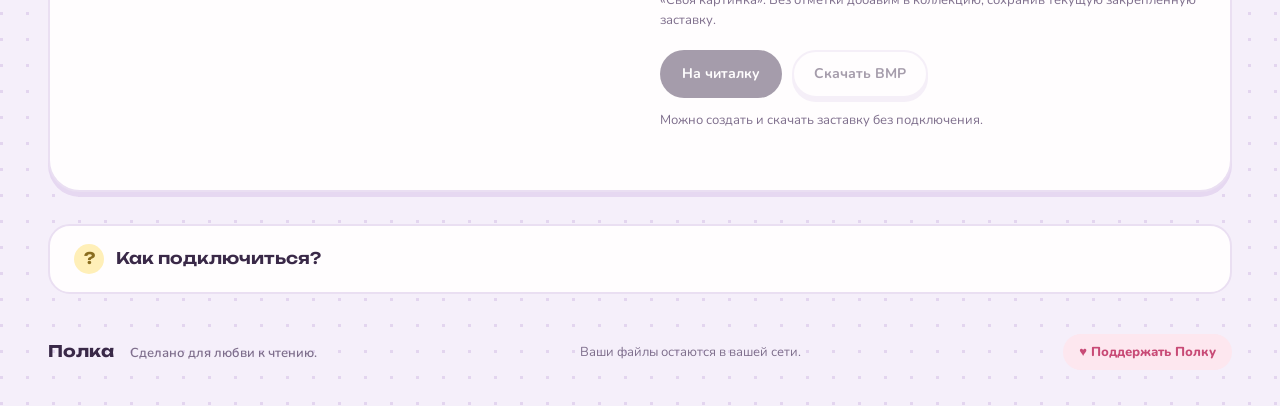
==== commit b339a67a: "Restyle web client with a cozy bedtime-reading look Lilac dotted paper, plum ink, pink/butter/mint a" ====
--- a/docs/index.html
+++ b/docs/index.html
@@ -3,12 +3,15 @@
 <head>
 <meta charset="utf-8">
 <meta name="viewport" content="width=device-width, initial-scale=1">
-<meta name="theme-color" content="#f5f4f0">
+<meta name="theme-color" content="#f5effa">
 <meta name="description" content="Полка — отправляйте книги и файлы на Xteink по Wi-Fi прямо из браузера. Для прошивки CrossPoint.">
 <title>Полка — файлы на Xteink по Wi-Fi</title>
-<link rel="icon" href="data:image/svg+xml,%3Csvg xmlns='http://www.w3.org/2000/svg' viewBox='0 0 40 40'%3E%3Cpath fill='%23272420' d='M7 6h7v25H7zm10 0h7v25h-7zm10 3 6-2 7 23-6 2zM4 34h34v3H4z'/%3E%3C/svg%3E">
-<link rel="stylesheet" href="./web.css?v=20261117-3">
-<script type="module" src="./app.mjs?v=20261117-3"></script>
+<link rel="icon" href="data:image/svg+xml,%3Csvg xmlns='http://www.w3.org/2000/svg' viewBox='0 0 40 40'%3E%3Cpath fill='%23e2648f' d='M7 6h7v25H7zm10 0h7v25h-7zm10 3 6-2 7 23-6 2zM4 34h34v3H4z'/%3E%3C/svg%3E">
+<link rel="preconnect" href="https://fonts.googleapis.com">
+<link rel="preconnect" href="https://fonts.gstatic.com" crossorigin>
+<link rel="stylesheet" href="https://fonts.googleapis.com/css2?family=Caveat:wght@600&family=Nunito:wght@400;600;700;800&family=Unbounded:wght@600;700&display=swap">
+<link rel="stylesheet" href="./web.css?v=20261117-5">
+<script type="module" src="./app.mjs?v=20261117-5"></script>
 </head>
 <body>
 <svg class="icon-definitions" xmlns="http://www.w3.org/2000/svg" aria-hidden="true"><defs>
@@ -29,15 +32,16 @@
     <div class="reader-art" aria-hidden="true">
       <svg class="reader-drawing" viewBox="0 0 260 240" fill="none">
         <g class="reader-body">
-          <rect x="66" y="14" width="128" height="204" rx="17" fill="#353b35"/>
-          <rect x="71" y="19" width="118" height="194" rx="13" stroke="#697166"/>
-          <rect x="77" y="28" width="106" height="163" rx="5" fill="#e8e9dc"/>
-          <g class="reader-sleep" stroke="#57604e" stroke-width="2.5" stroke-linecap="round"><path d="M105 95q8 10 16 0m18 0q8 10 16 0"/><path d="M121 119q9 6 18 0" stroke-width="1.5"/></g>
-          <g class="reader-page" fill="#67715d"><path d="M92 53h58v4H92zm0 16h76v2H92zm0 8h76v2H92zm0 8h65v2H92zm0 18h76v2H92zm0 8h76v2H92zm0 8h53v2H92zm0 18h76v2H92zm0 8h66v2H92z"/><path d="M156 28h13v27l-6.5-5-6.5 5V28Z" fill="#a4b889"/></g>
-          <rect x="103" y="201" width="18" height="4" rx="2" fill="#92998a"/><rect x="139" y="201" width="18" height="4" rx="2" fill="#92998a"/>
-          <g class="reader-transfer"><rect x="100" y="78" width="60" height="72" rx="4" fill="#f6f6ed" stroke="#9baa8e"/><path d="M113 95h34m-34 8h34m-34 8h23" stroke="#839274" stroke-width="2"/><path d="m123 129 7 7 12-15" stroke="#506c47" stroke-width="2.5"/></g>
+          <rect x="66" y="14" width="128" height="204" rx="22" fill="#4a3a5a"/>
+          <rect x="71" y="19" width="118" height="194" rx="18" stroke="#6e5b80"/>
+          <rect x="77" y="28" width="106" height="163" rx="9" fill="#fbf7ef"/>
+          <g class="reader-cheeks" fill="#f7a8c0"><ellipse cx="102" cy="112" rx="9" ry="5.5"/><ellipse cx="158" cy="112" rx="9" ry="5.5"/></g><g class="reader-sleep" stroke="#4a3a5a" stroke-width="3" stroke-linecap="round" fill="none"><path d="M105 97q8 9 16 0m18 0q8 9 16 0"/><path d="M123 118q7 6 14 0" stroke-width="2.2"/></g>
+          <g class="reader-page" fill="#8d7a9e"><path d="M92 53h58v4H92zm0 16h76v2H92zm0 8h76v2H92zm0 8h65v2H92zm0 18h76v2H92zm0 8h76v2H92zm0 8h53v2H92zm0 18h76v2H92zm0 8h66v2H92z"/><path d="M156 28h13v27l-6.5-5-6.5 5V28Z" fill="#e2648f"/></g>
+          <rect x="103" y="200" width="18" height="5" rx="2.5" fill="#a796b6"/><rect x="139" y="200" width="18" height="5" rx="2.5" fill="#a796b6"/>
+          <g class="reader-transfer"><rect x="100" y="78" width="60" height="72" rx="4" fill="#fff" stroke="#f0bcd0" stroke-width="2"/><path d="M113 95h34m-34 8h34m-34 8h23" stroke="#c9b6d8" stroke-width="2" stroke-linecap="round"/><path d="m123 129 7 7 12-15" stroke="#4f9a78" stroke-width="3" stroke-linecap="round" stroke-linejoin="round"/></g>
         </g>
-        <g class="reader-signal" stroke="#617b56" stroke-width="2.5" stroke-linecap="round"><path d="M208 55q7 7 0 14"/><path d="M216 47q15 15 0 30"/><path d="M224 39q23 23 0 46"/></g>
+        <g class="reader-zzz" fill="#b08bd0" font-family="Unbounded, sans-serif" font-weight="700"><text x="200" y="58" font-size="20">z</text><text x="220" y="34" font-size="14">z</text></g>
+        <g class="reader-signal" stroke="#4f9a78" stroke-width="2.5" stroke-linecap="round"><path d="M208 55q7 7 0 14"/><path d="M216 47q15 15 0 30"/><path d="M224 39q23 23 0 46"/></g>
       </svg>
       <span id="reader-caption">Для хороших историй</span>
     </div>
@@ -65,7 +69,7 @@
       <div class="section-title"><h2 id="shelf-title">На читалке</h2><button id="refresh" class="text-button" disabled>Обновить</button></div>
       <div class="folder-toolbar"><button id="up" class="secondary" aria-label="В родительскую папку" disabled>↑</button><nav id="folder-path" aria-label="Путь папки">/</nav><button id="new-folder" class="text-button" disabled>Новая папка</button></div>
       <label class="search-box"><svg width="17" height="17" viewBox="0 0 24 24" fill="none" stroke="currentColor" stroke-width="1.6" aria-hidden="true"><circle cx="10" cy="10" r="6"/><path d="m15 15 5 5"/></svg><input id="file-search" type="search" placeholder="Найти в папке" aria-label="Поиск в текущей папке" disabled></label>
-      <div id="shelf-illustration" class="shelf-illustration" aria-hidden="true"><svg width="120" height="108" viewBox="0 0 120 108" fill="none"><path d="M14 89h92" stroke="#8e9787" stroke-width="3" stroke-linecap="round"/><rect x="24" y="26" width="17" height="60" rx="2" fill="#c7cfc0"/><path d="M29 33h7m-7 44h7" stroke="#819376"/><rect x="44" y="17" width="20" height="69" rx="2" fill="#65765d"/><path d="M49 26h10m-10 4h10m-10 47h10" stroke="#c4d1bb"/><g transform="rotate(-13 86 86)"><rect x="74" y="30" width="18" height="56" rx="2" fill="#d7ccb9"/><path d="M79 39h8m-8 38h8" stroke="#9e9077"/></g></svg></div>
+      <div id="shelf-illustration" class="shelf-illustration" aria-hidden="true"><svg width="120" height="108" viewBox="0 0 120 108" fill="none"><path d="M14 89h92" stroke="#c9b6d8" stroke-width="4" stroke-linecap="round"/><rect x="24" y="26" width="17" height="60" rx="4" fill="#ffd977"/><path d="M29 33h7m-7 44h7" stroke="#d1a93a" stroke-width="2" stroke-linecap="round"/><rect x="44" y="17" width="20" height="69" rx="4" fill="#e2648f"/><path d="M49 26h10m-10 4h10m-10 47h10" stroke="#fbd0de" stroke-width="2" stroke-linecap="round"/><g transform="rotate(-13 86 86)"><rect x="74" y="30" width="18" height="56" rx="4" fill="#9fd8bb"/><path d="M79 39h8m-8 38h8" stroke="#4f9a78" stroke-width="2" stroke-linecap="round"/></g><path d="M96 14l2 5 5 2-5 2-2 5-2-5-5-2 5-2z" fill="#b08bd0"/></svg></div>
       <p id="folder-status" class="empty" role="status">Подключите Xteink, чтобы выбрать папку и увидеть файлы на карте памяти.</p>
       <ul id="remote-files" class="remote-files" aria-label="Файлы на читалке"></ul>
     </section>
--- a/docs/web.css
+++ b/docs/web.css
@@ -1,166 +1,219 @@
+/* Polka — cozy bedtime-reading look: lilac paper, plum ink, sticker-like cards. */
 :root {
   color-scheme: light;
-  --paper: #f5f4f0;
-  --surface: #fffefa;
-  --ink: #30372f;
-  --muted: #70746a;
-  --line: #e1e3da;
-  --accent: #59774c;
-  --soft: #edf0e7;
+  --paper: #f5effa;
+  --surface: #fffdfe;
+  --ink: #3a2948;
+  --muted: #7e6e8c;
+  --line: #eadff2;
+  --accent: #e2648f;
+  --accent-deep: #c84a76;
+  --soft: #f1e8f8;
+  --butter: #ffefb8;
+  --butter-deep: #f4d77a;
+  --mint: #d3f0e1;
+  --mint-deep: #4f9a78;
+  --sticker: 0 5px 0 #e6d8f1;
   --ease: cubic-bezier(.22, 1, .36, 1);
-  font-family: -apple-system, BlinkMacSystemFont, "Segoe UI", sans-serif;
+  --bounce: cubic-bezier(.34, 1.56, .64, 1);
+  --display: "Unbounded", "Nunito", system-ui, sans-serif;
+  font-family: "Nunito", -apple-system, BlinkMacSystemFont, "Segoe UI", sans-serif;
   color: var(--ink);
   background: var(--paper);
-  font-size: 14px;
+  font-size: 15px;
   line-height: 1.55;
   font-synthesis: none;
 }
 * { box-sizing: border-box; }
-body { margin: 0; }
+body {
+  margin: 0;
+  background:
+    radial-gradient(circle at 1.5px 1.5px, #e3d5ef 1.5px, transparent 0) 0 0 / 26px 26px,
+    var(--paper);
+}
 .icon-definitions { position: absolute; width: 0; height: 0; overflow: hidden; }
 button, input { font: inherit; }
-a { color: inherit; text-underline-offset: 4px; }
+a { color: inherit; text-underline-offset: 4px; text-decoration-color: #e9a9c0; text-decoration-thickness: 2px; }
+a:hover { color: var(--accent-deep); }
 button, a, input, summary { touch-action: manipulation; -webkit-tap-highlight-color: transparent; }
-button { border: 1px solid transparent; border-radius: 6px; background: var(--ink); color: #fff; padding: 11px 16px; cursor: pointer; white-space: nowrap; transition: background .18s, transform .18s var(--ease), opacity .18s; }
-button:hover:not(:disabled) { background: #485441; }
-button:active:not(:disabled) { transform: scale(.97); transition-duration: .08s; }
-button:disabled { opacity: .4; cursor: default; }
-button.secondary { background: var(--soft); border-color: transparent; color: var(--ink); }
-button.secondary:hover:not(:disabled) { background: #dfe5d7; }
-button.text-button { min-height: 40px; padding: 6px 2px; color: var(--muted); background: transparent; border: 0; font-size: 12px; text-decoration: none; }
-button.text-button:hover:not(:disabled) { color: var(--ink); text-decoration: underline; }
-:focus-visible { outline: 2px solid var(--accent); outline-offset: 4px; }
-input { border: 1px solid #c9cec1; border-radius: 6px; padding: 11px 12px; min-width: 0; background: var(--surface); color: var(--ink); transition: border-color .2s, background .2s; }
-input:focus { border-color: var(--accent); }
-input:disabled { opacity: .5; }
+button { border: 2px solid transparent; border-radius: 999px; background: var(--ink); color: #fff; padding: 11px 20px; font-weight: 700; cursor: pointer; white-space: nowrap; box-shadow: 0 4px 0 #20152a; transition: background .18s, transform .25s var(--bounce), box-shadow .18s, opacity .18s; }
+button:hover:not(:disabled) { background: #4d3860; transform: translateY(-1px); }
+button:active:not(:disabled) { transform: translateY(3px); box-shadow: 0 1px 0 #20152a; transition-duration: .08s; }
+button:disabled { opacity: .45; cursor: default; box-shadow: none; }
+button.secondary { background: var(--surface); border-color: var(--line); color: var(--ink); box-shadow: 0 4px 0 var(--line); }
+button.secondary:hover:not(:disabled) { background: var(--soft); }
+button.secondary:active:not(:disabled) { box-shadow: 0 1px 0 var(--line); }
+button.text-button { min-height: 40px; padding: 6px 4px; color: var(--muted); background: transparent; border: 0; box-shadow: none; font-size: 13px; font-weight: 700; text-decoration: none; }
+button.text-button:hover:not(:disabled) { color: var(--accent-deep); background: transparent; transform: none; }
+button.text-button:active:not(:disabled) { transform: scale(.96); box-shadow: none; }
+:focus-visible { outline: 3px solid var(--accent); outline-offset: 3px; }
+input { border: 2px solid var(--line); border-radius: 14px; padding: 11px 14px; min-width: 0; background: var(--surface); color: var(--ink); transition: border-color .2s, background .2s, box-shadow .2s; }
+input::placeholder { color: #b1a3bd; }
+input:focus { border-color: var(--accent); box-shadow: 0 0 0 4px #fbe0ea; outline: none; }
+input:disabled { opacity: .55; }
+
 .shell { max-width: 1360px; margin: auto; padding: 0 48px; }
-header { display: flex; align-items: center; justify-content: space-between; gap: 20px; padding: 30px 0; border-bottom: 1px solid var(--line); }
-.brand { display: flex; align-items: center; gap: 11px; font: 600 29px/1.2 Georgia, "Times New Roman", serif; letter-spacing: -.8px; text-decoration: none; }
-header nav { display: flex; align-items: center; gap: 28px; font-size: 13px; color: var(--muted); }
-header nav a { text-decoration: none; transition: color .2s; }
-header nav a:hover { color: var(--ink); }
-.title { display: flex; justify-content: space-between; align-items: center; gap: 24px; padding: 36px 0 30px; }
-h1 { font-size: 30px; font-weight: 500; letter-spacing: -1px; line-height: 1.2; margin: 0 0 9px; }
-h2 { font-size: 16px; line-height: 1.3; margin: 0; font-weight: 600; letter-spacing: -.25px; }
+header { display: flex; align-items: center; justify-content: space-between; gap: 20px; padding: 28px 0 8px; }
+.brand { display: flex; align-items: center; gap: 12px; font: 700 26px/1.2 var(--display); letter-spacing: -.5px; text-decoration: none; }
+.brand svg { width: 44px; height: 44px; padding: 8px; color: #fff; background: var(--accent); border-radius: 14px; box-shadow: 0 4px 0 var(--accent-deep); transform: rotate(-6deg); transition: transform .4s var(--bounce); }
+.brand:hover { color: var(--ink); }
+.brand:hover svg { transform: rotate(4deg) scale(1.06); }
+header nav { display: flex; align-items: center; gap: 6px; font-size: 14px; font-weight: 700; color: var(--muted); }
+header nav a { text-decoration: none; padding: 8px 14px; border-radius: 999px; transition: color .2s, background .2s; }
+header nav a:hover { color: var(--ink); background: var(--surface); }
+
+.title { display: flex; justify-content: space-between; align-items: end; gap: 24px; padding: 34px 0 30px; }
+h1 { font: 700 40px/1.12 var(--display); letter-spacing: -1.2px; margin: 0 0 12px; max-width: 18ch; }
+h2 { font: 600 17px/1.3 var(--display); letter-spacing: -.3px; margin: 0; }
 p { margin: 8px 0; }
-.title p { margin: 0; color: var(--muted); font-size: 14px; }
-.local-note { display: flex; align-items: center; gap: 8px; font-size: 12px; color: var(--muted); }
-.status-dot { width: 6px; height: 6px; background: #899b79; border-radius: 50%; }
+.title p { margin: 0; color: var(--muted); font-size: 17px; }
+.local-note { display: flex; align-items: center; gap: 9px; padding: 9px 16px; font-size: 13px; font-weight: 700; color: var(--mint-deep); background: var(--mint); border-radius: 999px; transform: rotate(2deg); }
+.status-dot { width: 8px; height: 8px; background: var(--mint-deep); border-radius: 50%; box-shadow: 0 0 0 3px #b4e3cb; }
+
 /* 1264px canvas = 280px connection + 24px gutter + 960px working area. */
 .desk { display: grid; grid-template-columns: 280px minmax(0, 1fr); gap: 24px; align-items: start; }
-.connection { padding: 22px; background: #e9ede2; border-radius: 8px; }
-.connection-heading { display: flex; align-items: center; justify-content: space-between; gap: 8px; }
-.connection-label { font-size: 12px; color: #656f5c; display: flex; align-items: center; gap: 5px; }
-.connection-label::before { content: ""; width: 5px; height: 5px; border-radius: 50%; background: #969f8d; }
+.connection { padding: 22px; background: var(--butter); border-radius: 28px; box-shadow: 0 6px 0 var(--butter-deep); }
+.connection-heading { display: flex; flex-wrap: wrap; align-items: center; justify-content: space-between; gap: 8px; }
+.connection-label { white-space: nowrap; font-size: 12px; font-weight: 700; color: #8a6d1f; display: flex; align-items: center; gap: 6px; padding: 4px 10px; background: #fff8de; border-radius: 999px; }
+.connection-label::before { content: ""; width: 7px; height: 7px; border-radius: 50%; background: #d1b259; }
 .reader-art { position: relative; text-align: center; padding: 12px 0 14px; }
-.reader-drawing { display: block; width: 224px; max-width: 100%; height: 222px; margin: 0 auto; }
-.reader-body { transform-origin: 130px 125px; transform: rotate(-6deg); transition: transform .65s var(--ease); }
-.reader-sleep, .reader-page, .reader-transfer { transition: opacity .35s; }
+.reader-drawing { display: block; width: 224px; max-width: 100%; height: 222px; margin: 0 auto; overflow: visible; }
+.reader-body { transform-origin: 130px 125px; transform: rotate(-6deg); transition: transform .65s var(--bounce); }
+.reader-sleep, .reader-page, .reader-transfer, .reader-cheeks { transition: opacity .35s; }
 .reader-page, .reader-transfer { opacity: 0; }
 .reader-signal { opacity: 0; transition: opacity .3s; }
-#reader-caption { display: block; font: italic 14px/1.3 Georgia, serif; color: #707b64; }
-#device-status { min-height: 64px; font-size: 13px; color: #626b59; margin: 8px 0 16px; }
+.reader-zzz { animation: zzz 3.2s ease-in-out infinite; transition: opacity .3s; }
+.reader-zzz text:nth-child(2) { animation: zzz 3.2s ease-in-out .5s infinite; }
+#reader-caption { display: block; font: 600 20px/1.2 "Caveat", "Nunito", cursive; color: #9a7a24; }
+#device-status { min-height: 64px; font-size: 14px; color: #6c5a2c; margin: 8px 0 16px; }
 .connection[data-state="connecting"] .reader-body { animation: reader-wake 1.8s ease-in-out infinite; }
 .connection[data-state="connecting"] .reader-signal { opacity: 1; animation: signal 1.2s ease-in-out infinite; }
+.connection:not([data-state="offline"]) .reader-zzz { opacity: 0; animation: none; }
 .connection[data-state="connected"] .reader-body, .connection[data-state="transferring"] .reader-body { transform: rotate(0); }
-.connection[data-state="connected"] .reader-sleep, .connection[data-state="transferring"] .reader-sleep { opacity: 0; }
+.connection[data-state="connected"] .reader-sleep, .connection[data-state="transferring"] .reader-sleep,
+.connection[data-state="connected"] .reader-cheeks, .connection[data-state="transferring"] .reader-cheeks { opacity: 0; }
 .connection[data-state="connected"] .reader-page { opacity: 1; }
-.connection[data-state="connected"] .connection-label::before, .connection[data-state="transferring"] .connection-label::before { background: #5c7d49; }
+.connection[data-state="connected"], .connection[data-state="transferring"] { background: var(--mint); box-shadow: 0 6px 0 #a9dcc2; }
+.connection[data-state="connected"] .connection-label, .connection[data-state="transferring"] .connection-label { color: var(--mint-deep); background: #effaf4; }
+.connection[data-state="connected"] .connection-label::before, .connection[data-state="transferring"] .connection-label::before { background: var(--mint-deep); }
+.connection[data-state="connected"] #reader-caption, .connection[data-state="transferring"] #reader-caption { color: var(--mint-deep); }
+.connection[data-state="connected"] #device-status, .connection[data-state="transferring"] #device-status, .connection[data-state="connected"] .connection-help { color: #3f6f59; }
 .connection[data-state="transferring"] .reader-transfer { opacity: 1; animation: paper-arrive 1.8s var(--ease) infinite; }
 .connection[data-state="transferring"] .reader-signal { opacity: 1; animation: signal 1.2s ease-in-out infinite; }
-label { display: block; font-size: 12px; margin-bottom: 7px; }
-.input-row { display: flex; flex-direction: column; gap: 10px; }
-.input-row input { width: 100%; background: #f8faf4; font-size: 14px; }
-.input-row button { display: flex; justify-content: center; align-items: center; gap: 12px; width: 100%; }
-.connection-help { display: block; margin-top: 17px; text-align: center; font-size: 12px; color: #626b59; }
+label { display: block; font-size: 13px; font-weight: 700; margin-bottom: 7px; }
+.input-row { display: flex; flex-direction: column; gap: 12px; }
+.input-row input { width: 100%; background: var(--surface); border-color: #f1dc95; font-size: 15px; }
+.input-row button { display: flex; justify-content: center; align-items: center; gap: 10px; width: 100%; }
+.connection-help { display: block; margin-top: 17px; text-align: center; font-size: 13px; font-weight: 700; color: #8a6d1f; }
+
 .work-area { min-width: 0; }
 .workspace { display: grid; grid-template-columns: minmax(0, 1.2fr) minmax(0, 1fr); gap: 24px; align-items: start; }
-.transfer, .shelf { background: var(--surface); border: 1px solid var(--line); padding: 24px; border-radius: 8px; min-width: 0; }
+.transfer, .shelf { background: var(--surface); border: 2px solid var(--line); padding: 24px; border-radius: 28px; min-width: 0; box-shadow: var(--sticker); }
 .section-title { display: flex; justify-content: space-between; align-items: center; gap: 10px; margin-bottom: 20px; min-height: 30px; }
 .section-title .text-button { margin: -6px 0; }
-.section-title span { font-size: 12px; }
+.section-title span { font-size: 13px; }
 .muted, .hint { color: var(--muted); }
-.drop { position: relative; display: flex; flex-direction: column; align-items: center; justify-content: center; min-height: 283px; padding: 12px 12px 24px; text-align: center; background: #f3f5ee; border: 1px dashed #c3cdb7; border-radius: 8px; cursor: pointer; margin: 0; transition: background .25s, border-color .25s, transform .35s var(--ease); }
-.book-art { display: block; width: 220px; max-width: 100%; height: 138px; object-fit: contain; margin-bottom: 6px; transition: transform .45s var(--ease); }
-.drop strong { font-size: 18px; letter-spacing: -.35px; font-weight: 500; }
-.drop > span { font-size: 12px; color: var(--muted); margin-top: 4px; }
-.drop .choose-files { display: flex; align-items: center; gap: 14px; padding: 8px 15px; margin-top: 16px; border: 1px solid #bcc6b2; border-radius: 6px; color: var(--ink); background: var(--surface); font-size: 12px; }
+#queue-count { padding: 3px 11px; background: var(--soft); border-radius: 999px; font-weight: 700; }
+.drop { position: relative; display: flex; flex-direction: column; align-items: center; justify-content: center; min-height: 283px; padding: 12px 12px 24px; text-align: center; background: #fdf4f8; border: 3px dashed #f0bcd0; border-radius: 22px; cursor: pointer; margin: 0; transition: background .25s, border-color .25s, transform .35s var(--bounce); }
+.book-art { display: block; width: 220px; max-width: 100%; height: 138px; object-fit: contain; margin-bottom: 6px; transition: transform .5s var(--bounce); }
+.drop strong { font: 600 19px/1.3 var(--display); letter-spacing: -.35px; }
+.drop > span { font-size: 13px; color: var(--muted); margin-top: 4px; }
+.drop .choose-files { display: flex; align-items: center; gap: 10px; padding: 9px 18px; margin-top: 16px; border-radius: 999px; color: #fff; background: var(--accent); box-shadow: 0 4px 0 var(--accent-deep); font-size: 13px; font-weight: 800; transition: transform .25s var(--bounce); }
 .drop input { position: absolute; width: 100%; height: 100%; inset: 0; opacity: 0; cursor: pointer; }
-.drop:hover:not([aria-disabled="true"]) .book-art { transform: translateY(-5px) rotate(-3deg); }
-.drop:focus-within, .drop.dragover { outline: 2px solid var(--accent); outline-offset: 3px; background: #e7eddd; }
-.drop.dragover .book-art { transform: translateY(-10px) rotate(5deg) scale(1.04); }
+.drop:hover:not([aria-disabled="true"]) { border-color: var(--accent); }
+.drop:hover:not([aria-disabled="true"]) .book-art { transform: translateY(-6px) rotate(-3deg); }
+.drop:hover:not([aria-disabled="true"]) .choose-files { transform: translateY(-2px); }
+.drop:focus-within, .drop.dragover { outline: 3px solid var(--accent); outline-offset: 3px; background: #fbe6ef; }
+.drop.dragover { transform: scale(1.015); }
+.drop.dragover .book-art { transform: translateY(-12px) rotate(5deg) scale(1.06); }
 .drop[aria-disabled="true"] { cursor: default; }
 .drop[aria-disabled="true"] input { cursor: default; }
-.hint { font-size: 12px; margin: 12px 0; }
+.hint { font-size: 13px; margin: 12px 0; }
 .format-hint { text-align: center; }
 .queue, .remote-files { list-style: none; padding: 0; margin: 16px 0; }
 .queue:empty { display: none; }
 .queue { max-height: 330px; overflow: auto; }
-.queue li, .remote-files li { display: flex; align-items: center; gap: 10px; min-height: 62px; border-bottom: 1px solid var(--line); padding: 12px 0; }
-.queue li { animation: row-arrive .32s var(--ease) both; }
-.file-glyph { flex-shrink: 0; width: 22px; height: 25px; fill: none; stroke: #8b9781; stroke-width: 1.3; stroke-linejoin: round; stroke-linecap: round; }
+.queue li, .remote-files li { display: flex; align-items: center; gap: 12px; min-height: 62px; border-bottom: 2px dotted var(--line); padding: 12px 4px; }
+.queue li:last-child, .remote-files li:last-child { border-bottom: 0; }
+.queue li { animation: row-arrive .4s var(--bounce) both; }
+.file-glyph { flex-shrink: 0; width: 22px; height: 25px; fill: none; stroke: #a58bb9; stroke-width: 1.6; stroke-linejoin: round; stroke-linecap: round; }
 .file-info { min-width: 0; flex: 1; }
-.file-name { display: block; overflow-wrap: anywhere; font-size: 13px; }
+.file-name { display: block; overflow-wrap: anywhere; font-size: 14px; font-weight: 700; }
 .file-detail { font-size: 12px; color: var(--muted); display: block; }
 .file-size { font-size: 12px; color: var(--muted); white-space: nowrap; font-variant-numeric: tabular-nums; }
-.queue button { background: transparent; color: var(--muted); padding: 4px; min-width: 32px; min-height: 40px; font-size: 19px; }
-.queue button:hover:not(:disabled) { background: var(--soft); }
-.queue progress { display: block; width: 100%; height: 3px; margin: 8px 0 5px; accent-color: var(--accent); }
-.queue li[data-state="error"] .file-detail { color: #a23d2e; }
-.queue li[data-state="done"] .file-detail { color: #526f43; }
-.queue li[data-state="done"] .file-glyph { stroke: #526f43; }
+.queue button { background: transparent; color: var(--muted); padding: 4px; min-width: 36px; min-height: 36px; font-size: 19px; box-shadow: none; }
+.queue button:hover:not(:disabled) { background: var(--soft); color: var(--accent-deep); }
+.queue progress { display: block; width: 100%; height: 6px; margin: 8px 0 5px; accent-color: var(--accent); }
+.queue li[data-state="error"] .file-detail { color: #c0394f; }
+.queue li[data-state="done"] .file-detail { color: var(--mint-deep); font-weight: 700; }
+.queue li[data-state="done"] .file-glyph { stroke: var(--mint-deep); }
 .overall { margin-top: 20px; }
-.overall > div:first-child { display: flex; justify-content: space-between; gap: 12px; font-size: 12px; color: var(--muted); }
+.overall > div:first-child { display: flex; justify-content: space-between; gap: 12px; font-size: 13px; font-weight: 700; color: var(--muted); }
 #overall-value { font-variant-numeric: tabular-nums; }
-.overall-track { height: 4px; border-radius: 4px; background: var(--soft); margin-top: 9px; overflow: hidden; }
-.overall-track span { display: block; height: 100%; background: var(--accent); transform: scaleX(0); transform-origin: left; transition: transform .25s linear; }
-.send-bar { display: flex; align-items: center; gap: 12px; padding: 20px 0 0; border-top: 1px solid var(--line); margin-top: 20px; }
+.overall-track { height: 12px; border-radius: 999px; background: var(--soft); margin-top: 9px; overflow: hidden; }
+.overall-track span { display: block; height: 100%; border-radius: 999px; background: repeating-linear-gradient(-45deg, var(--accent) 0 10px, #ec85a8 10px 20px); transform: scaleX(0); transform-origin: left; transition: transform .25s linear; }
+.send-bar { display: flex; align-items: center; gap: 12px; padding: 20px 0 0; border-top: 2px dotted var(--line); margin-top: 20px; }
 .send-bar > div { flex: 1; min-width: 0; }
 .send-bar span { display: block; font-size: 12px; }
-.send-bar strong { display: block; font-size: 12px; font-weight: 500; overflow-wrap: anywhere; margin-top: 3px; }
-.send-bar button { font-size: 12px; }
+.send-bar strong { display: inline-block; font-size: 13px; font-weight: 800; overflow-wrap: anywhere; margin-top: 4px; padding: 2px 10px; background: var(--soft); border-radius: 8px; }
+.send-bar button { font-size: 14px; padding: 11px 24px; }
+#send:not(:disabled) { background: var(--accent); box-shadow: 0 4px 0 var(--accent-deep); }
+#send:not(:disabled):hover { background: #e9739b; }
 .transfer-hint { margin-bottom: 0; }
 .clear-done { width: 100%; margin-top: 8px; }
-.folder-toolbar { display: flex; align-items: center; gap: 8px; min-height: 40px; margin-bottom: 16px; }
-#folder-path { display: flex; flex: 1; min-width: 0; flex-wrap: wrap; align-items: center; gap: 4px; font-size: 12px; }
-#folder-path button { background: transparent; color: var(--muted); border: 0; padding: 5px 2px; white-space: normal; overflow-wrap: anywhere; font-size: 12px; }
+.folder-toolbar { display: flex; align-items: center; gap: 8px; min-height: 40px; margin-bottom: 14px; }
+#folder-path { display: flex; flex: 1; min-width: 0; flex-wrap: wrap; align-items: center; gap: 4px; font-size: 13px; }
+#folder-path button { background: transparent; color: var(--muted); border: 0; box-shadow: none; padding: 5px 4px; white-space: normal; overflow-wrap: anywhere; font-size: 13px; }
 #folder-path button:last-child { color: var(--ink); }
-.folder-toolbar > button:first-child { padding: 6px 9px; }
-.folder-toolbar > .text-button { font-size: 12px; }
-.search-box { position: relative; display: flex; align-items: center; color: #8b9282; margin-bottom: 0; }
-.search-box svg { position: absolute; left: 11px; pointer-events: none; }
-.search-box input { width: 100%; border-color: var(--line); font-size: 12px; padding: 10px 10px 10px 36px; background: #fafbf7; }
+.folder-toolbar > button:first-child { width: 38px; height: 38px; padding: 0; box-shadow: 0 3px 0 var(--line); }
+.folder-toolbar > .text-button { font-size: 13px; }
+.search-box { position: relative; display: flex; align-items: center; color: #a593b4; margin-bottom: 0; }
+.search-box svg { position: absolute; left: 14px; pointer-events: none; }
+.search-box input { width: 100%; border-radius: 999px; font-size: 14px; padding: 10px 14px 10px 40px; background: #fbf8fd; }
 .shelf-illustration { display: grid; place-items: center; margin-top: 30px; }
-.empty { font-size: 12px; color: var(--muted); text-align: center; padding: 4px 12px 20px; margin: 0; }
+.shelf-illustration svg { animation: float 5s ease-in-out infinite; }
+.empty { font-size: 13px; color: var(--muted); text-align: center; padding: 4px 12px 20px; margin: 0; }
 .remote-files { max-height: 385px; overflow: auto; margin: 12px 0 0; }
 .remote-files:empty { display: none; }
 .remote-files li { min-height: 50px; }
-.remote-files button { display: flex; align-items: center; gap: 10px; white-space: normal; text-align: left; flex: 1; min-width: 0; padding: 0; background: transparent; color: var(--ink); border: 0; font-size: 12px; }
-.remote-files button:hover:not(:disabled) { background: #f1f4ec; }
+.remote-files button { display: flex; align-items: center; gap: 10px; white-space: normal; text-align: left; flex: 1; min-width: 0; padding: 6px 8px; margin: -6px -8px; background: transparent; color: var(--ink); border: 0; border-radius: 12px; box-shadow: none; font-size: 13px; font-weight: 600; }
+.remote-files button:hover:not(:disabled) { background: var(--soft); transform: none; }
+.remote-files button:active:not(:disabled) { transform: scale(.98); box-shadow: none; }
 .remote-files button span:last-child { overflow-wrap: anywhere; }
 .remote-files .file-glyph { width: 19px; height: 21px; }
-.notice { padding: 14px 18px; border: 1px solid #e6c7bc; border-radius: 6px; background: #faf0eb; color: #884531; overflow-wrap: anywhere; margin: 0 0 16px; font-size: 12px; animation: row-arrive .25s var(--ease); }
-.help { margin: 32px 0 0; padding: 22px 0; border-top: 1px solid var(--line); font-size: 13px; }
-.help summary { cursor: pointer; font-weight: 500; }
-.help ol { padding-left: 22px; max-width: 85ch; color: var(--muted); }
-.help li { padding: 5px 0; }
-.help p { max-width: 85ch; color: var(--muted); }
-footer { display: flex; align-items: center; justify-content: space-between; gap: 24px; color: var(--muted); font-size: 12px; padding: 24px 0 32px; border-top: 1px solid var(--line); }
-.footer-brand { color: var(--ink); font-family: Georgia, serif; font-size: 16px; }
-.footer-brand span { margin-left: 12px; font-family: -apple-system, BlinkMacSystemFont, "Segoe UI", sans-serif; font-size: 12px; color: var(--muted); }
-dialog { background: var(--surface); color: var(--ink); width: min(420px, calc(100% - 32px)); border: 1px solid var(--line); border-radius: 8px; padding: 28px; }
-dialog[open] { animation: dialog-arrive .25s var(--ease); }
-dialog::backdrop { background: #20291c66; }
+.notice { padding: 14px 18px; border: 2px solid #f5c3cf; border-radius: 18px; background: #fff0f3; color: #a3304c; overflow-wrap: anywhere; margin: 0 0 16px; font-size: 13px; font-weight: 600; animation: row-arrive .35s var(--bounce); }
+
+.help { margin: 32px 0 0; padding: 18px 24px; background: var(--surface); border: 2px solid var(--line); border-radius: 22px; font-size: 14px; }
+.help summary { cursor: pointer; font: 600 16px/1.4 var(--display); list-style: none; display: flex; align-items: center; gap: 12px; }
+.help summary::-webkit-details-marker { display: none; }
+.help summary::before { content: "?"; display: grid; place-items: center; width: 30px; height: 30px; flex-shrink: 0; border-radius: 50%; background: var(--butter); color: #8a6d1f; font-weight: 700; transition: transform .35s var(--bounce); }
+.help[open] summary::before { transform: rotate(360deg); background: var(--mint); color: var(--mint-deep); }
+.help ol { padding-left: 22px; max-width: 80ch; color: var(--muted); margin-top: 16px; }
+.help li { padding: 6px 0 6px 6px; }
+.help li::marker { color: var(--accent); font-weight: 800; }
+.help b { color: var(--ink); }
+.help p { max-width: 80ch; color: var(--muted); }
+footer { display: flex; align-items: center; justify-content: space-between; gap: 24px; color: var(--muted); font-size: 13px; padding: 28px 0 36px; margin-top: 12px; }
+.footer-brand { color: var(--ink); font: 700 16px var(--display); }
+.footer-brand span { margin-left: 12px; font: 600 13px "Nunito", sans-serif; color: var(--muted); }
+footer a { font-weight: 800; color: var(--accent-deep); padding: 8px 16px; background: #fde7ef; border-radius: 999px; text-decoration: none; transition: transform .25s var(--bounce); }
+footer a::before { content: "♥ "; }
+footer a:hover { transform: rotate(-3deg) scale(1.05); }
+dialog { background: var(--surface); color: var(--ink); width: min(420px, calc(100% - 32px)); border: 2px solid var(--line); border-radius: 28px; padding: 28px; box-shadow: 0 8px 0 var(--line); }
+dialog[open] { animation: dialog-arrive .35s var(--bounce); }
+dialog::backdrop { background: #3a294866; backdrop-filter: blur(3px); }
 dialog h2 { margin-bottom: 20px; }
 dialog input { width: 100%; }
 .dialog-actions { display: flex; justify-content: flex-end; gap: 10px; margin-top: 20px; }
-#folder-error { font-size: 12px; color: #a23d2e; }
+#folder-error { font-size: 13px; color: #c0394f; }
 [hidden] { display: none !important; }
-@keyframes row-arrive { from { opacity: 0; transform: translateY(7px); } to { opacity: 1; transform: translateY(0); } }
-@keyframes dialog-arrive { from { opacity: 0; transform: translateY(10px) scale(.98); } to { opacity: 1; transform: translateY(0) scale(1); } }
-@keyframes reader-wake { 0%, 100% { transform: rotate(-6deg); } 50% { transform: rotate(-2deg) translateY(-3px); } }
+@keyframes row-arrive { from { opacity: 0; transform: translateY(8px) scale(.98); } to { opacity: 1; transform: translateY(0) scale(1); } }
+@keyframes dialog-arrive { from { opacity: 0; transform: translateY(14px) scale(.94); } to { opacity: 1; transform: translateY(0) scale(1); } }
+@keyframes reader-wake { 0%, 100% { transform: rotate(-6deg); } 50% { transform: rotate(-1deg) translateY(-4px); } }
 @keyframes signal { 0%, 100% { opacity: .25; } 50% { opacity: 1; } }
 @keyframes paper-arrive { 0% { transform: translateY(10px); opacity: 0; } 30%, 80% { transform: translateY(0); opacity: 1; } 100% { transform: translateY(-5px); opacity: 0; } }
+@keyframes zzz { 0%, 100% { opacity: .2; transform: translateY(4px); } 50% { opacity: 1; transform: translateY(-3px); } }
+@keyframes float { 0%, 100% { transform: translateY(0); } 50% { transform: translateY(-5px); } }
 @media (max-width: 1180px) {
   .shell { padding: 0 28px; }
   .desk { grid-template-columns: 250px minmax(0, 1fr); gap: 20px; }
@@ -176,40 +229,41 @@
   .connection-heading { grid-column: 2 / 4; margin-bottom: 8px; justify-content: start; gap: 16px; }
   .reader-art { grid-column: 1; grid-row: 1 / 5; padding: 0; }
   .reader-drawing { height: 146px; }
-  #reader-caption { font-size: 12px; }
+  #reader-caption { font-size: 17px; }
   #device-status { grid-column: 2; min-height: 0; margin: 0; }
   #connect-form { grid-column: 3; grid-row: 2 / 4; }
   .connection-help { grid-column: 2; text-align: left; margin-top: 10px; }
-  .input-row { gap: 7px; }
+  .input-row { gap: 9px; }
   .workspace { grid-template-columns: 1.15fr 1fr; gap: 20px; }
   .transfer, .shelf { padding: 24px; }
   footer > span:nth-child(2) { display: none; }
 }
 @media (max-width: 640px) {
   .shell { padding: 0 16px; }
-  header { padding: 22px 0; }
-  .brand { font-size: 26px; }
-  header nav { gap: 16px; font-size: 12px; }
+  header { padding: 20px 0 4px; }
+  .brand { font-size: 22px; }
+  .brand svg { width: 38px; height: 38px; padding: 7px; }
+  header nav { gap: 0; font-size: 13px; }
+  header nav a { padding: 8px 10px; }
   header nav a:first-child { display: none; }
-  .title { padding: 26px 0 22px; }
-  h1 { font-size: 26px; letter-spacing: -.8px; }
-  .title p { font-size: 12px; }
+  .title { padding: 24px 0 22px; }
+  h1 { font-size: 28px; letter-spacing: -.8px; }
+  .title p { font-size: 15px; }
   .local-note { display: none; }
-  .connection { grid-template-columns: 92px minmax(0, 1fr); gap: 0 14px; padding: 20px; }
+  .connection { grid-template-columns: 92px minmax(0, 1fr); gap: 0 14px; padding: 20px; border-radius: 24px; }
   .connection-heading { grid-column: 2; flex-wrap: wrap; gap: 4px 8px; margin-bottom: 8px; }
-  .connection-heading h2 { font-size: 14px; }
-  .connection-label { font-size: 12px; }
+  .connection-heading h2 { font-size: 15px; }
   .reader-art { grid-row: 1 / 3; align-self: center; }
   .reader-drawing { height: 112px; }
   #reader-caption { display: none; }
-  #device-status { grid-column: 2; font-size: 12px; }
+  #device-status { grid-column: 2; font-size: 13px; }
   #connect-form { grid-column: 1 / -1; grid-row: auto; margin-top: 16px; }
   .input-row { flex-direction: row; gap: 8px; }
   .input-row input { flex: 1; width: 0; font-size: 16px; }
-  .input-row button { width: auto; max-width: 135px; font-size: 12px; white-space: normal; padding: 9px 12px; gap: 4px; }
-  .connection-help { grid-column: 1 / -1; text-align: center; font-size: 12px; margin-top: 13px; }
+  .input-row button { width: auto; max-width: 140px; font-size: 13px; white-space: normal; padding: 9px 14px; gap: 4px; }
+  .connection-help { grid-column: 1 / -1; text-align: center; margin-top: 13px; }
   .workspace { grid-template-columns: 1fr; gap: 20px; }
-  .transfer, .shelf { padding: 20px; }
+  .transfer, .shelf { padding: 20px; border-radius: 24px; }
   .drop { min-height: 260px; }
   .book-art { height: 124px; }
   .section-title { flex-wrap: nowrap; }
@@ -219,54 +273,56 @@
   .remote-files { max-height: 300px; }
   footer { flex-wrap: wrap; gap: 12px; }
   .footer-brand span { display: block; margin-left: 0; margin-top: 4px; }
-  .help { margin-top: 24px; }
+  .help { margin-top: 24px; padding: 16px 18px; }
 }
 @media (prefers-reduced-motion: reduce) {
   *, *::before, *::after { animation: none !important; transition: none !important; scroll-behavior: auto !important; }
 }
 
 /* Wallpaper editor: preview and exported pixels share the same canvas. */
-.wallpaper { margin-top: 28px; padding: 28px; background: var(--surface); border: 1px solid var(--line); border-radius: 8px; }
+.wallpaper { margin-top: 28px; padding: 28px; background: var(--surface); border: 2px solid var(--line); border-radius: 32px; box-shadow: var(--sticker); }
 .wallpaper-heading { display: flex; align-items: center; justify-content: space-between; gap: 20px; margin-bottom: 24px; }
-.wallpaper-heading h2 { font-size: 20px; font-weight: 500; }
-.wallpaper-heading p { color: var(--muted); margin: 6px 0 0; font-size: 13px; }
-.image-picker { position: relative; display: inline-flex; align-items: center; padding: 10px 16px; background: var(--soft); border: 1px solid var(--line); border-radius: 6px; font-size: 13px; margin: 0; overflow: hidden; cursor: pointer; }
+.wallpaper-heading h2 { font-size: 22px; font-weight: 600; }
+.wallpaper-heading p { color: var(--muted); margin: 6px 0 0; font-size: 15px; }
+.image-picker { position: relative; display: inline-flex; align-items: center; padding: 11px 20px; background: var(--accent); color: #fff; border-radius: 999px; box-shadow: 0 4px 0 var(--accent-deep); font-size: 14px; font-weight: 800; margin: 0; overflow: hidden; cursor: pointer; transition: transform .25s var(--bounce); }
+.image-picker:hover { transform: translateY(-2px) rotate(-1.5deg); }
 .image-picker input { position: absolute; inset: 0; opacity: 0; width: 100%; cursor: pointer; }
-.image-picker:focus-within { outline: 2px solid var(--accent); outline-offset: 3px; }
+.image-picker:focus-within { outline: 3px solid var(--accent); outline-offset: 3px; }
 .wallpaper-layout { display: grid; grid-template-columns: minmax(0, 1fr) minmax(300px, 1fr); gap: 40px; align-items: start; }
-.wallpaper-preview { min-height: 520px; padding: 28px 16px; background: var(--soft); border-radius: 8px; display: flex; flex-direction: column; align-items: center; justify-content: center; }
-.preview-device { padding: 12px 12px 0; background: #353b35; border-radius: 15px; max-width: 100%; }
-#wp-canvas { display: block; width: 100%; height: auto; border-radius: 4px; touch-action: none; cursor: grab; }
+.wallpaper-preview { min-height: 520px; padding: 28px 16px; background: radial-gradient(circle at 1.5px 1.5px, #e0d1ee 1.5px, transparent 0) 0 0 / 18px 18px, var(--soft); border-radius: 24px; display: flex; flex-direction: column; align-items: center; justify-content: center; }
+.preview-device { width: min(100%, 300px); padding: 12px 12px 0; background: #4a3a5a; border-radius: 22px; box-shadow: 0 6px 0 #2f2240; transform: rotate(-2deg); }
+#wp-canvas { display: block; width: 100%; height: auto; border-radius: 8px; touch-action: none; cursor: grab; }
 #wp-canvas:active { cursor: grabbing; }
 #wp-canvas[aria-disabled="true"] { cursor: default; }
 .preview-buttons { display: flex; justify-content: center; gap: 30px; padding: 13px 0; }
-.preview-buttons i { display: block; width: 20px; height: 4px; border-radius: 2px; background: #92998a; }
-#wp-preview-caption { font-size: 12px; color: var(--muted); margin-top: 18px; font-variant-numeric: tabular-nums; }
-.wallpaper-preview p { text-align: center; font-size: 12px; color: var(--muted); }
-.wp-source { font-size: 13px; overflow-wrap: anywhere; color: var(--muted); margin: 0 0 20px; }
+.preview-buttons i { display: block; width: 20px; height: 5px; border-radius: 3px; background: #a796b6; }
+#wp-preview-caption { font-size: 13px; font-weight: 700; color: var(--muted); margin-top: 22px; font-variant-numeric: tabular-nums; }
+.wallpaper-preview p { text-align: center; font-size: 13px; color: var(--muted); }
+.wp-source { font-size: 14px; overflow-wrap: anywhere; color: var(--muted); margin: 0 0 20px; padding: 12px 16px; background: var(--butter); color: #6c5a2c; border-radius: 16px; }
 .wallpaper-tools fieldset { padding: 0; border: 0; margin: 0; min-width: 0; }
-.wallpaper-tools legend { font-size: 14px; font-weight: 500; margin-bottom: 12px; }
+.wallpaper-tools legend { font: 600 15px var(--display); margin-bottom: 12px; }
 .wallpaper-tools fieldset:disabled { opacity: .5; }
 .wp-tool-row { display: flex; align-items: center; flex-wrap: wrap; gap: 8px; margin-bottom: 20px; }
-.wp-tool-row button { font-size: 13px; padding: 10px 14px; }
-.wp-tool-row button[aria-pressed="true"] { background: var(--ink); color: #fff; }
-.wallpaper-tools label { font-size: 13px; }
-.wallpaper-tools output { float: right; font-variant-numeric: tabular-nums; color: var(--muted); }
-#wp-zoom { width: 100%; accent-color: var(--accent); padding: 0; margin: 8px 0 24px; min-height: 24px; }
+.wp-tool-row button { font-size: 13px; padding: 9px 16px; }
+.wp-tool-row button[aria-pressed="true"] { background: var(--ink); border-color: var(--ink); color: #fff; box-shadow: 0 4px 0 #20152a; }
+.wallpaper-tools label { font-size: 14px; }
+.wallpaper-tools output { float: right; font-variant-numeric: tabular-nums; color: var(--accent-deep); font-weight: 800; }
+#wp-zoom { width: 100%; accent-color: var(--accent); padding: 0; margin: 8px 0 24px; min-height: 24px; border: 0; box-shadow: none; }
 .wp-background { gap: 16px; }
-.wp-background > span { font-size: 13px; margin-right: auto; }
+.wp-background > span { font-size: 14px; font-weight: 700; margin-right: auto; }
 .wp-background label, .wp-pin { display: flex; align-items: center; gap: 8px; margin: 0; cursor: pointer; }
-.wp-background input, .wp-pin input { accent-color: var(--accent); width: 17px; height: 17px; margin: 0; flex-shrink: 0; }
-.wp-size-heading { display: flex; align-items: center; justify-content: space-between; gap: 16px; font-size: 13px; }
+.wp-background input, .wp-pin input { accent-color: var(--accent); width: 18px; height: 18px; margin: 0; flex-shrink: 0; }
+.wp-size-heading { display: flex; align-items: center; justify-content: space-between; gap: 16px; font-size: 14px; font-weight: 700; }
 .wp-size { display: grid; grid-template-columns: minmax(0, 1fr) 16px minmax(0, 1fr); align-items: center; gap: 10px; }
 .wp-size input { display: block; width: 100%; margin-top: 6px; font-variant-numeric: tabular-nums; }
 .wp-size > span { text-align: center; padding-top: 18px; color: var(--muted); }
 .wp-pin { margin-top: 20px; }
 .wp-actions { display: flex; align-items: center; flex-wrap: wrap; gap: 10px; margin-top: 20px; }
-.wp-actions button { font-size: 13px; }
+.wp-actions button { font-size: 14px; }
+#wp-send:not(:disabled) { background: var(--accent); box-shadow: 0 4px 0 var(--accent-deep); }
 #wp-status { min-height: 40px; overflow-wrap: anywhere; }
 @media (max-width: 740px) {
-  .wallpaper { padding: 20px; }
+  .wallpaper { padding: 20px; border-radius: 24px; }
   .wallpaper-heading { align-items: start; flex-direction: column; gap: 16px; }
   .wallpaper-layout { grid-template-columns: 1fr; gap: 24px; }
   .wallpaper-preview { min-height: 0; padding: 24px 16px; }
